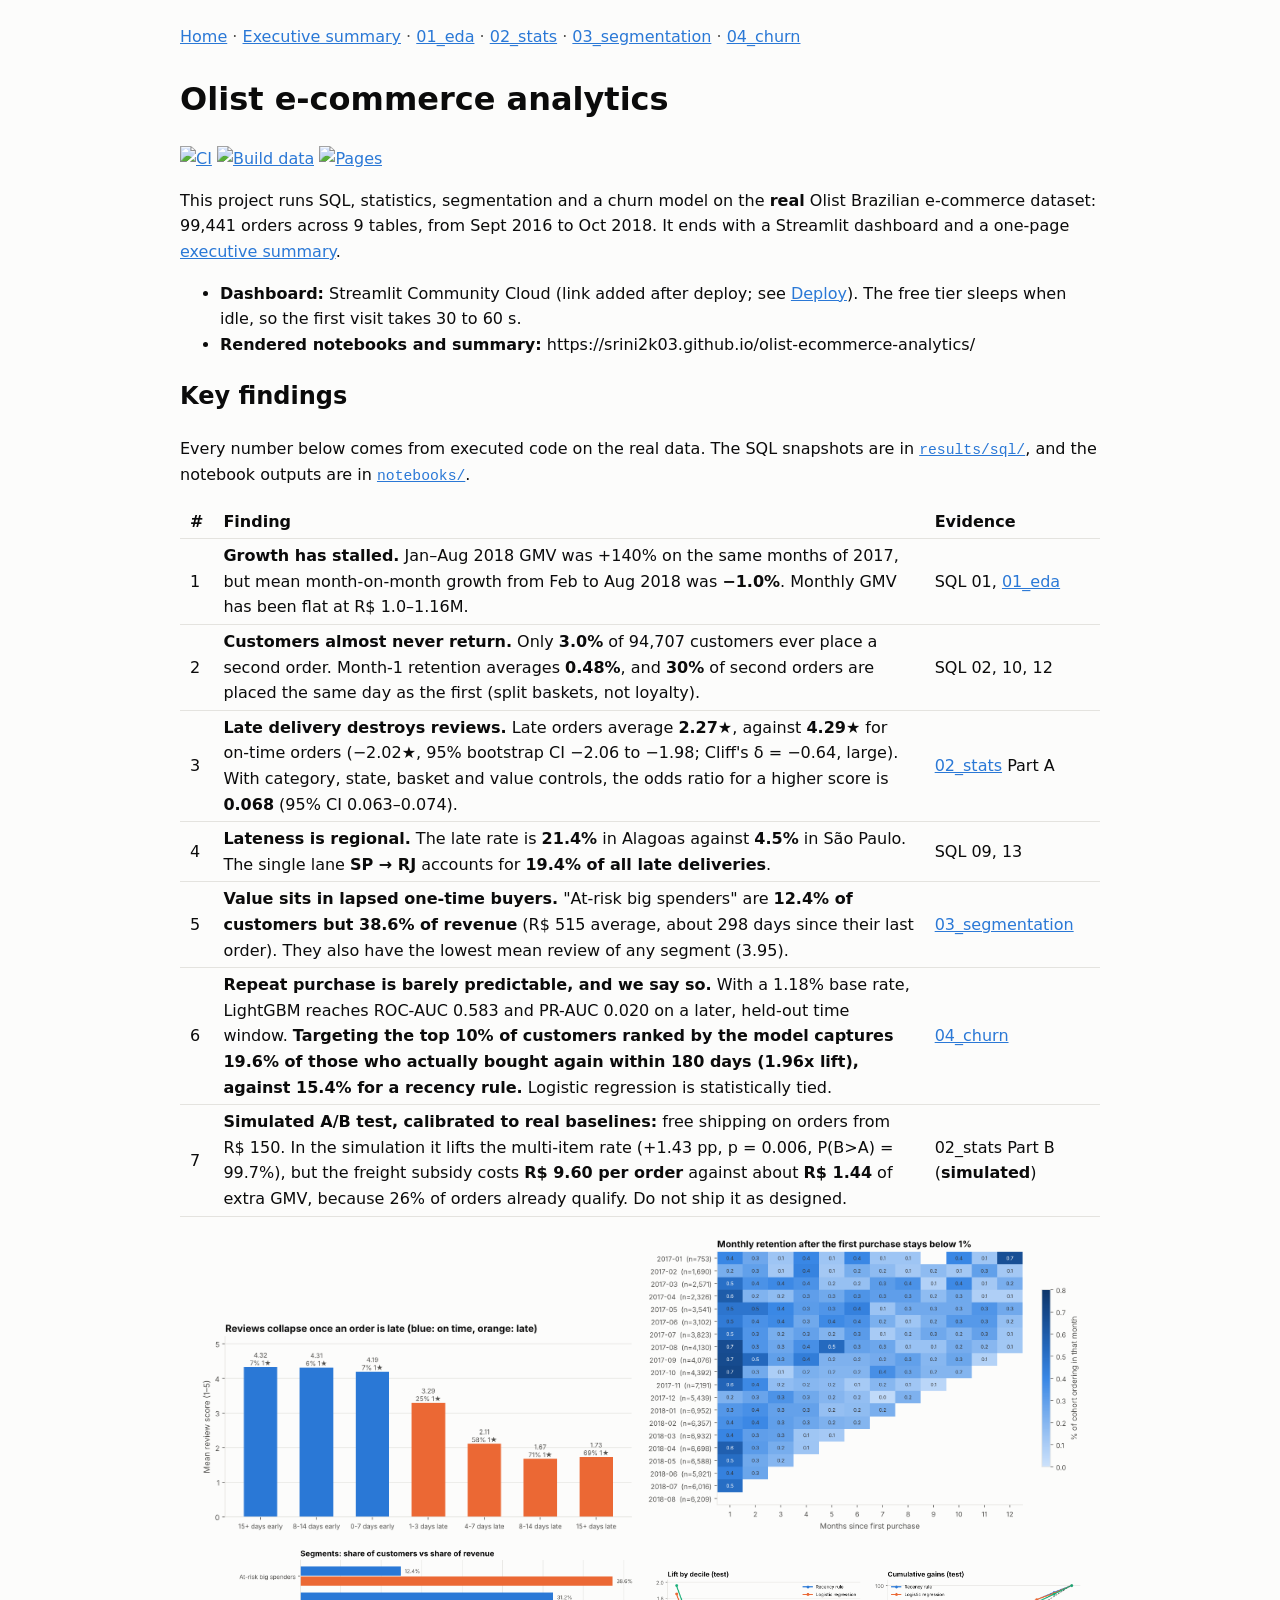
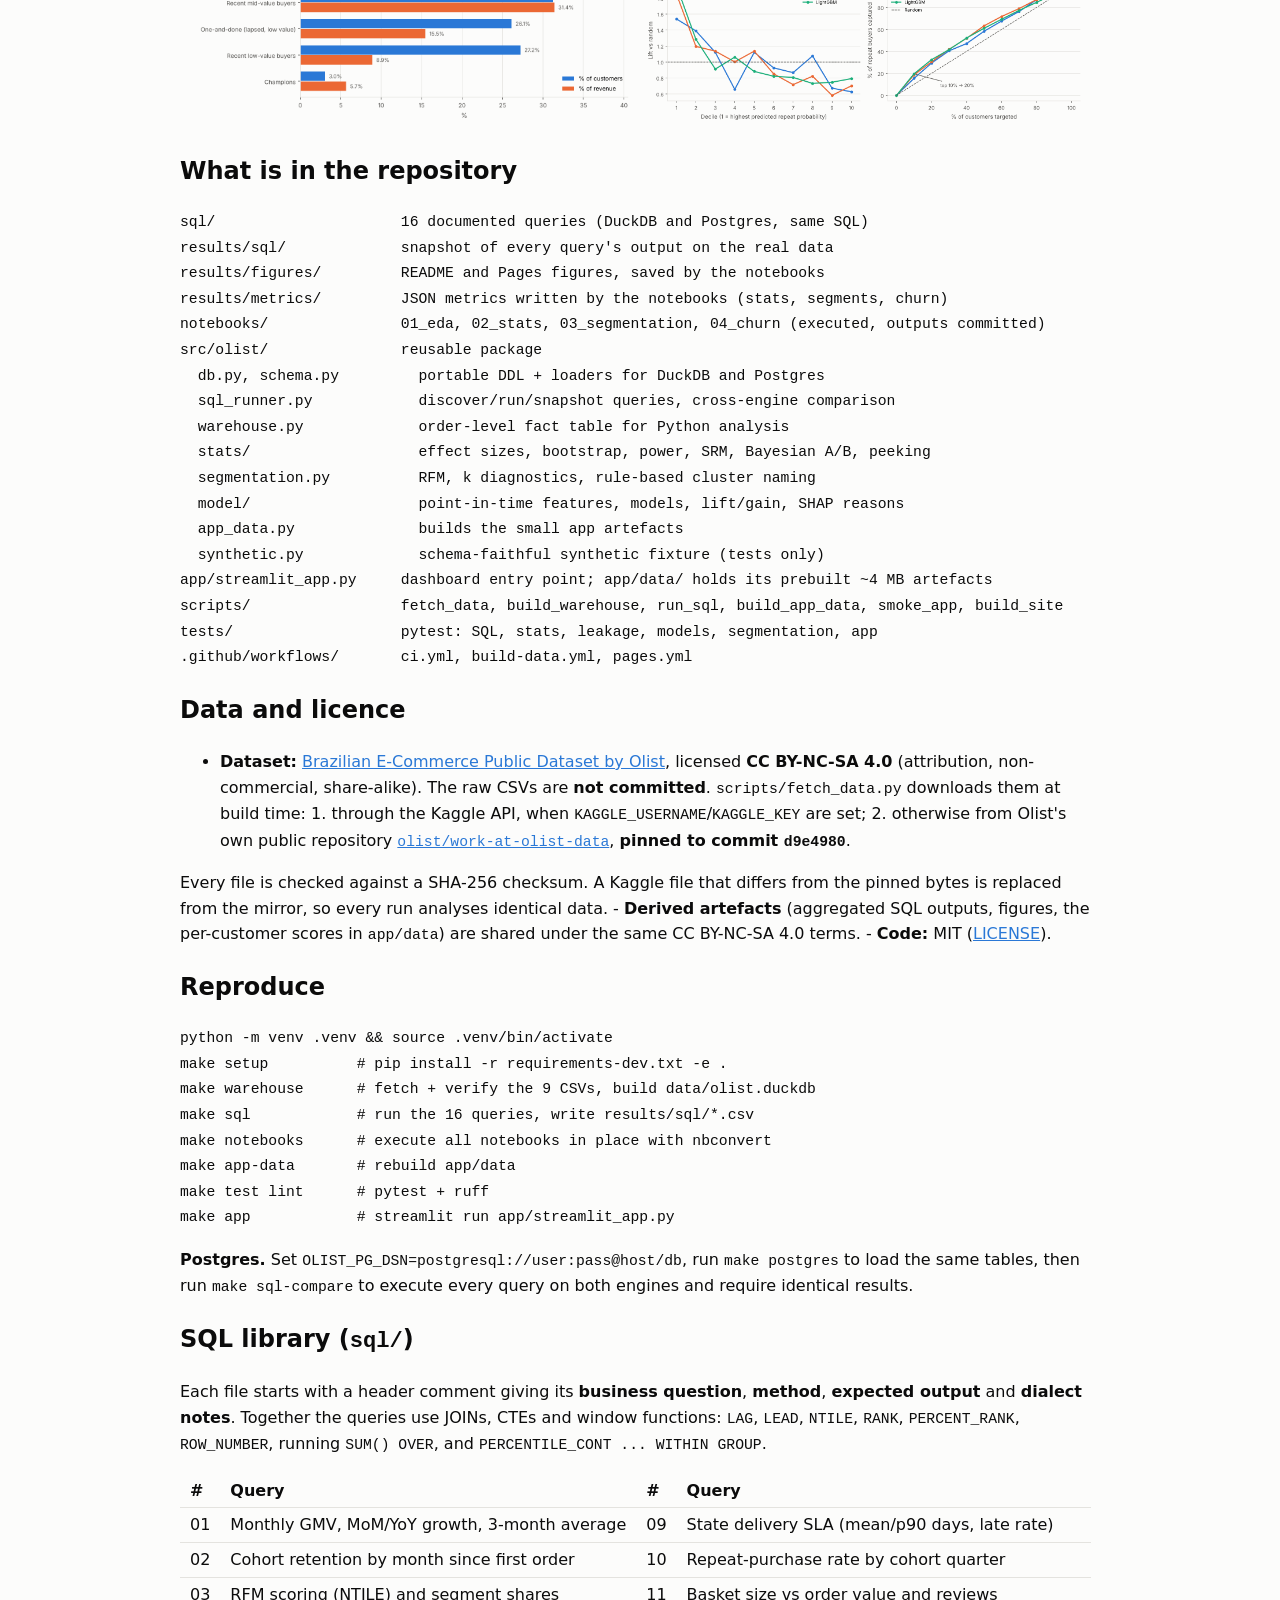
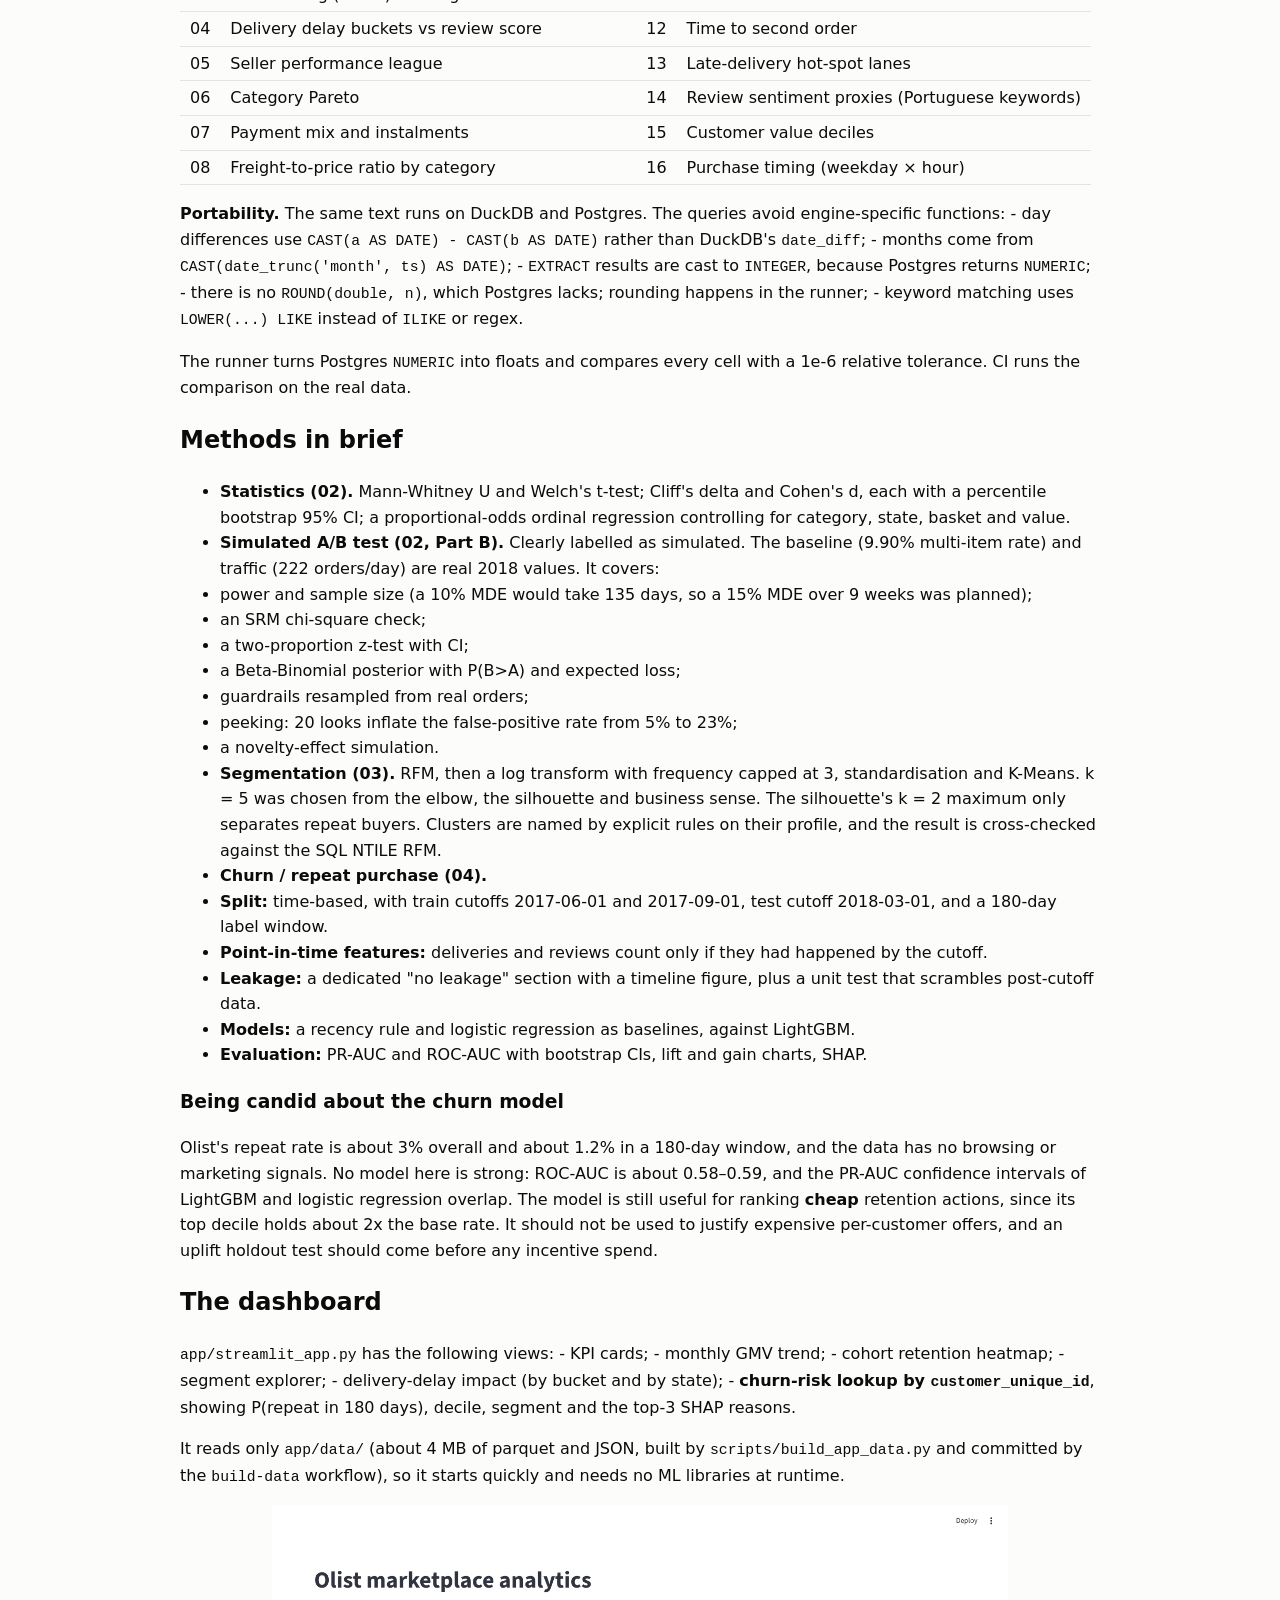
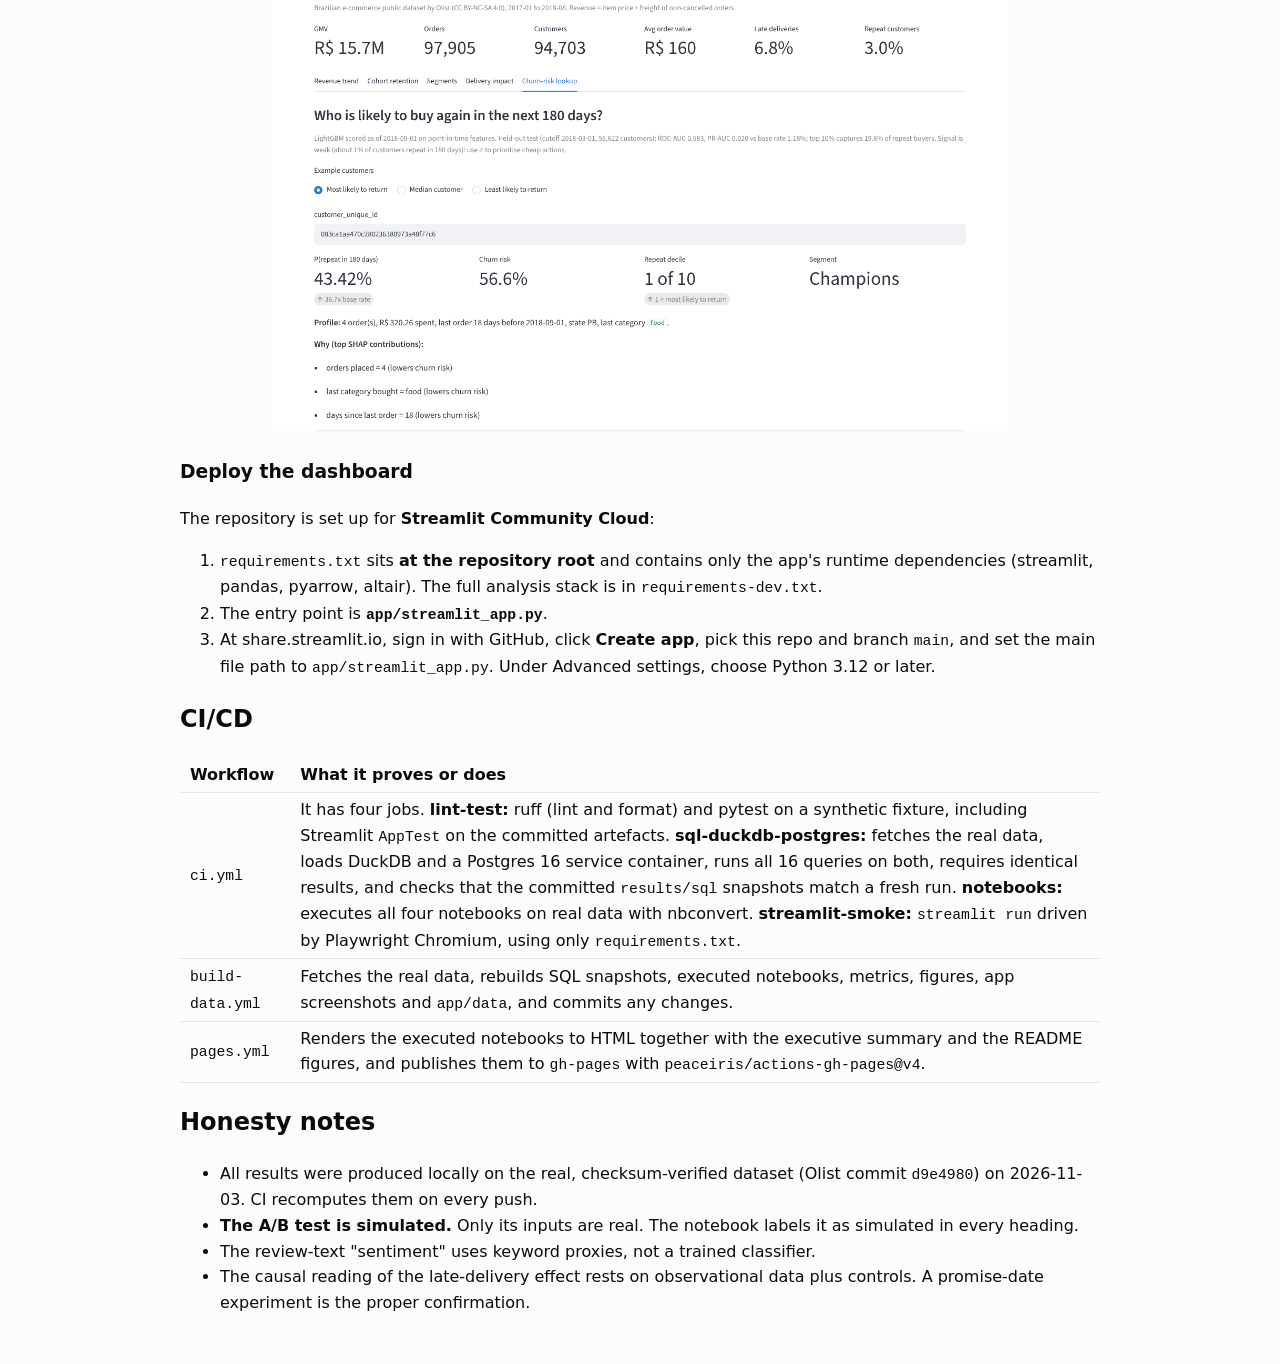
==== index.html @ 88c57b7a "deploy: a81dde286a32337900c501a9632414fff6f62546" ====
<!doctype html>
<html lang="en"><head><meta charset="utf-8">
<meta name="viewport" content="width=device-width, initial-scale=1">
<title>Olist e-commerce analytics</title>
<style>
:root { --ink:#0b0b0b; --muted:#52514e; --bg:#fcfcfb; --line:#e4e3df; --link:#2a78d6; }
@media (prefers-color-scheme: dark) {
  :root { --ink:#f0efec; --muted:#c3c2b7; --bg:#1a1a19; --line:#3a3a38; --link:#6da7ec; }
  img { background:#fcfcfb; }
}
body { font: 16px/1.6 system-ui, -apple-system, Segoe UI, sans-serif; color:var(--ink);
       background:var(--bg); max-width: 920px; margin: 0 auto; padding: 24px 16px 64px; }
a { color: var(--link); }
img { max-width: 100%; height: auto; }
table { border-collapse: collapse; display:block; overflow-x:auto; }
th, td { border-bottom: 1px solid var(--line); padding: 4px 10px; text-align: left; }
code { font-size: 0.92em; }
nav { margin-bottom: 24px; color: var(--muted); }
</style></head><body>
<nav><a href="index.html">Home</a> · <a href="executive_summary.html">Executive summary</a> ·
<a href="notebooks/01_eda.html">01_eda</a> · <a href="notebooks/02_stats.html">02_stats</a> · <a href="notebooks/03_segmentation.html">03_segmentation</a> · <a href="notebooks/04_churn.html">04_churn</a></nav>
<h1>Olist e-commerce analytics</h1>
<p><a href="https://github.com/srini2k03/olist-ecommerce-analytics/actions/workflows/ci.yml"><img alt="CI" src="https://github.com/srini2k03/olist-ecommerce-analytics/actions/workflows/ci.yml/badge.svg" /></a>
<a href="https://github.com/srini2k03/olist-ecommerce-analytics/actions/workflows/build-data.yml"><img alt="Build data" src="https://github.com/srini2k03/olist-ecommerce-analytics/actions/workflows/build-data.yml/badge.svg" /></a>
<a href="https://github.com/srini2k03/olist-ecommerce-analytics/actions/workflows/pages.yml"><img alt="Pages" src="https://github.com/srini2k03/olist-ecommerce-analytics/actions/workflows/pages.yml/badge.svg" /></a></p>
<p>This project runs SQL, statistics, segmentation and a churn model on the <strong>real</strong> Olist Brazilian e-commerce dataset: 99,441 orders across 9 tables, from Sept 2016 to Oct 2018. It ends with a Streamlit dashboard and a one-page <a href="executive_summary.html">executive summary</a>.</p>
<ul>
<li><strong>Dashboard:</strong> Streamlit Community Cloud (link added after deploy; see <a href="#deploy-the-dashboard">Deploy</a>). The free tier sleeps when idle, so the first visit takes 30 to 60 s.</li>
<li><strong>Rendered notebooks and summary:</strong> https://srini2k03.github.io/olist-ecommerce-analytics/</li>
</ul>
<h2>Key findings</h2>
<p>Every number below comes from executed code on the real data. The SQL snapshots are in <a href="results/sql"><code>results/sql/</code></a>, and the notebook outputs are in <a href="notebooks"><code>notebooks/</code></a>.</p>
<table>
<thead>
<tr>
<th>#</th>
<th>Finding</th>
<th>Evidence</th>
</tr>
</thead>
<tbody>
<tr>
<td>1</td>
<td><strong>Growth has stalled.</strong> Jan–Aug 2018 GMV was +140% on the same months of 2017, but mean month-on-month growth from Feb to Aug 2018 was <strong>−1.0%</strong>. Monthly GMV has been flat at R$ 1.0–1.16M.</td>
<td>SQL 01, <a href="notebooks/01_eda.html">01_eda</a></td>
</tr>
<tr>
<td>2</td>
<td><strong>Customers almost never return.</strong> Only <strong>3.0%</strong> of 94,707 customers ever place a second order. Month-1 retention averages <strong>0.48%</strong>, and <strong>30%</strong> of second orders are placed the same day as the first (split baskets, not loyalty).</td>
<td>SQL 02, 10, 12</td>
</tr>
<tr>
<td>3</td>
<td><strong>Late delivery destroys reviews.</strong> Late orders average <strong>2.27★</strong>, against <strong>4.29★</strong> for on-time orders (−2.02★, 95% bootstrap CI −2.06 to −1.98; Cliff's δ = −0.64, large). With category, state, basket and value controls, the odds ratio for a higher score is <strong>0.068</strong> (95% CI 0.063–0.074).</td>
<td><a href="notebooks/02_stats.html">02_stats</a> Part A</td>
</tr>
<tr>
<td>4</td>
<td><strong>Lateness is regional.</strong> The late rate is <strong>21.4%</strong> in Alagoas against <strong>4.5%</strong> in São Paulo. The single lane <strong>SP → RJ</strong> accounts for <strong>19.4% of all late deliveries</strong>.</td>
<td>SQL 09, 13</td>
</tr>
<tr>
<td>5</td>
<td><strong>Value sits in lapsed one-time buyers.</strong> "At-risk big spenders" are <strong>12.4% of customers but 38.6% of revenue</strong> (R$ 515 average, about 298 days since their last order). They also have the lowest mean review of any segment (3.95).</td>
<td><a href="notebooks/03_segmentation.html">03_segmentation</a></td>
</tr>
<tr>
<td>6</td>
<td><strong>Repeat purchase is barely predictable, and we say so.</strong> With a 1.18% base rate, LightGBM reaches ROC-AUC 0.583 and PR-AUC 0.020 on a later, held-out time window. <strong>Targeting the top 10% of customers ranked by the model captures 19.6% of those who actually bought again within 180 days (1.96x lift), against 15.4% for a recency rule.</strong> Logistic regression is statistically tied.</td>
<td><a href="notebooks/04_churn.html">04_churn</a></td>
</tr>
<tr>
<td>7</td>
<td><strong>Simulated A/B test, calibrated to real baselines:</strong> free shipping on orders from R$ 150. In the simulation it lifts the multi-item rate (+1.43 pp, p = 0.006, P(B&gt;A) = 99.7%), but the freight subsidy costs <strong>R$ 9.60 per order</strong> against about <strong>R$ 1.44</strong> of extra GMV, because 26% of orders already qualify. Do not ship it as designed.</td>
<td>02_stats Part B (<strong>simulated</strong>)</td>
</tr>
</tbody>
</table>
<p align="center">
  <img src="results/figures/delay_vs_review.png" width="48%" alt="Review score by delivery delay">
  <img src="results/figures/cohort_heatmap.png" width="48%" alt="Cohort retention heatmap">
  <img src="results/figures/segments.png" width="48%" alt="Segments: customers vs revenue">
  <img src="results/figures/churn_lift_gain.png" width="48%" alt="Lift and cumulative gain">
</p>

<h2>What is in the repository</h2>
<pre><code>sql/                     16 documented queries (DuckDB and Postgres, same SQL)
results/sql/             snapshot of every query's output on the real data
results/figures/         README and Pages figures, saved by the notebooks
results/metrics/         JSON metrics written by the notebooks (stats, segments, churn)
notebooks/               01_eda, 02_stats, 03_segmentation, 04_churn (executed, outputs committed)
src/olist/               reusable package
  db.py, schema.py         portable DDL + loaders for DuckDB and Postgres
  sql_runner.py            discover/run/snapshot queries, cross-engine comparison
  warehouse.py             order-level fact table for Python analysis
  stats/                   effect sizes, bootstrap, power, SRM, Bayesian A/B, peeking
  segmentation.py          RFM, k diagnostics, rule-based cluster naming
  model/                   point-in-time features, models, lift/gain, SHAP reasons
  app_data.py              builds the small app artefacts
  synthetic.py             schema-faithful synthetic fixture (tests only)
app/streamlit_app.py     dashboard entry point; app/data/ holds its prebuilt ~4 MB artefacts
scripts/                 fetch_data, build_warehouse, run_sql, build_app_data, smoke_app, build_site
tests/                   pytest: SQL, stats, leakage, models, segmentation, app
.github/workflows/       ci.yml, build-data.yml, pages.yml
</code></pre>
<h2>Data and licence</h2>
<ul>
<li><strong>Dataset:</strong> <a href="https://www.kaggle.com/datasets/olistbr/brazilian-ecommerce">Brazilian E-Commerce Public Dataset by Olist</a>, licensed <strong>CC BY-NC-SA 4.0</strong> (attribution, non-commercial, share-alike). The raw CSVs are <strong>not committed</strong>. <code>scripts/fetch_data.py</code> downloads them at build time:
  1. through the Kaggle API, when <code>KAGGLE_USERNAME</code>/<code>KAGGLE_KEY</code> are set;
  2. otherwise from Olist's own public repository <a href="https://github.com/olist/work-at-olist-data"><code>olist/work-at-olist-data</code></a>, <strong>pinned to commit <code>d9e4980</code></strong>.</li>
</ul>
<p>Every file is checked against a SHA-256 checksum. A Kaggle file that differs from the pinned bytes is replaced from the mirror, so every run analyses identical data.
- <strong>Derived artefacts</strong> (aggregated SQL outputs, figures, the per-customer scores in <code>app/data</code>) are shared under the same CC BY-NC-SA 4.0 terms.
- <strong>Code:</strong> MIT (<a href="LICENSE">LICENSE</a>).</p>
<h2>Reproduce</h2>
<pre><code class="language-bash">python -m venv .venv &amp;&amp; source .venv/bin/activate
make setup          # pip install -r requirements-dev.txt -e .
make warehouse      # fetch + verify the 9 CSVs, build data/olist.duckdb
make sql            # run the 16 queries, write results/sql/*.csv
make notebooks      # execute all notebooks in place with nbconvert
make app-data       # rebuild app/data
make test lint      # pytest + ruff
make app            # streamlit run app/streamlit_app.py
</code></pre>
<p><strong>Postgres.</strong> Set <code>OLIST_PG_DSN=postgresql://user:pass@host/db</code>, run <code>make postgres</code> to load the same tables, then run <code>make sql-compare</code> to execute every query on both engines and require identical results.</p>
<h2>SQL library (<code>sql/</code>)</h2>
<p>Each file starts with a header comment giving its <strong>business question</strong>, <strong>method</strong>, <strong>expected output</strong> and <strong>dialect notes</strong>. Together the queries use JOINs, CTEs and window functions: <code>LAG</code>, <code>LEAD</code>, <code>NTILE</code>, <code>RANK</code>, <code>PERCENT_RANK</code>, <code>ROW_NUMBER</code>, running <code>SUM() OVER</code>, and <code>PERCENTILE_CONT ... WITHIN GROUP</code>.</p>
<table>
<thead>
<tr>
<th>#</th>
<th>Query</th>
<th>#</th>
<th>Query</th>
</tr>
</thead>
<tbody>
<tr>
<td>01</td>
<td>Monthly GMV, MoM/YoY growth, 3-month average</td>
<td>09</td>
<td>State delivery SLA (mean/p90 days, late rate)</td>
</tr>
<tr>
<td>02</td>
<td>Cohort retention by month since first order</td>
<td>10</td>
<td>Repeat-purchase rate by cohort quarter</td>
</tr>
<tr>
<td>03</td>
<td>RFM scoring (NTILE) and segment shares</td>
<td>11</td>
<td>Basket size vs order value and reviews</td>
</tr>
<tr>
<td>04</td>
<td>Delivery delay buckets vs review score</td>
<td>12</td>
<td>Time to second order</td>
</tr>
<tr>
<td>05</td>
<td>Seller performance league</td>
<td>13</td>
<td>Late-delivery hot-spot lanes</td>
</tr>
<tr>
<td>06</td>
<td>Category Pareto</td>
<td>14</td>
<td>Review sentiment proxies (Portuguese keywords)</td>
</tr>
<tr>
<td>07</td>
<td>Payment mix and instalments</td>
<td>15</td>
<td>Customer value deciles</td>
</tr>
<tr>
<td>08</td>
<td>Freight-to-price ratio by category</td>
<td>16</td>
<td>Purchase timing (weekday × hour)</td>
</tr>
</tbody>
</table>
<p><strong>Portability.</strong> The same text runs on DuckDB and Postgres. The queries avoid engine-specific functions:
- day differences use <code>CAST(a AS DATE) - CAST(b AS DATE)</code> rather than DuckDB's <code>date_diff</code>;
- months come from <code>CAST(date_trunc('month', ts) AS DATE)</code>;
- <code>EXTRACT</code> results are cast to <code>INTEGER</code>, because Postgres returns <code>NUMERIC</code>;
- there is no <code>ROUND(double, n)</code>, which Postgres lacks; rounding happens in the runner;
- keyword matching uses <code>LOWER(...) LIKE</code> instead of <code>ILIKE</code> or regex.</p>
<p>The runner turns Postgres <code>NUMERIC</code> into floats and compares every cell with a 1e-6 relative tolerance. CI runs the comparison on the real data.</p>
<h2>Methods in brief</h2>
<ul>
<li><strong>Statistics (02).</strong> Mann-Whitney U and Welch's t-test; Cliff's delta and Cohen's d, each with a percentile bootstrap 95% CI; a proportional-odds ordinal regression controlling for category, state, basket and value.</li>
<li><strong>Simulated A/B test (02, Part B).</strong> Clearly labelled as simulated. The baseline (9.90% multi-item rate) and traffic (222 orders/day) are real 2018 values. It covers:</li>
<li>power and sample size (a 10% MDE would take 135 days, so a 15% MDE over 9 weeks was planned);</li>
<li>an SRM chi-square check;</li>
<li>a two-proportion z-test with CI;</li>
<li>a Beta-Binomial posterior with P(B&gt;A) and expected loss;</li>
<li>guardrails resampled from real orders;</li>
<li>peeking: 20 looks inflate the false-positive rate from 5% to 23%;</li>
<li>a novelty-effect simulation.</li>
<li><strong>Segmentation (03).</strong> RFM, then a log transform with frequency capped at 3, standardisation and K-Means. k = 5 was chosen from the elbow, the silhouette and business sense. The silhouette's k = 2 maximum only separates repeat buyers. Clusters are named by explicit rules on their profile, and the result is cross-checked against the SQL NTILE RFM.</li>
<li><strong>Churn / repeat purchase (04).</strong></li>
<li><strong>Split:</strong> time-based, with train cutoffs 2017-06-01 and 2017-09-01, test cutoff 2018-03-01, and a 180-day label window.</li>
<li><strong>Point-in-time features:</strong> deliveries and reviews count only if they had happened by the cutoff.</li>
<li><strong>Leakage:</strong> a dedicated "no leakage" section with a timeline figure, plus a unit test that scrambles post-cutoff data.</li>
<li><strong>Models:</strong> a recency rule and logistic regression as baselines, against LightGBM.</li>
<li><strong>Evaluation:</strong> PR-AUC and ROC-AUC with bootstrap CIs, lift and gain charts, SHAP.</li>
</ul>
<h3>Being candid about the churn model</h3>
<p>Olist's repeat rate is about 3% overall and about 1.2% in a 180-day window, and the data has no browsing or marketing signals. No model here is strong: ROC-AUC is about 0.58–0.59, and the PR-AUC confidence intervals of LightGBM and logistic regression overlap. The model is still useful for ranking <strong>cheap</strong> retention actions, since its top decile holds about 2x the base rate. It should not be used to justify expensive per-customer offers, and an uplift holdout test should come before any incentive spend.</p>
<h2>The dashboard</h2>
<p><code>app/streamlit_app.py</code> has the following views:
- KPI cards;
- monthly GMV trend;
- cohort retention heatmap;
- segment explorer;
- delivery-delay impact (by bucket and by state);
- <strong>churn-risk lookup by <code>customer_unique_id</code></strong>, showing P(repeat in 180 days), decile, segment and the top-3 SHAP reasons.</p>
<p>It reads only <code>app/data/</code> (about 4 MB of parquet and JSON, built by <code>scripts/build_app_data.py</code> and committed by the <code>build-data</code> workflow), so it starts quickly and needs no ML libraries at runtime.</p>
<p align="center"><img src="results/figures/app_churn.png" width="80%" alt="Churn-risk lookup in the dashboard"></p>

<h3>Deploy the dashboard</h3>
<p>The repository is set up for <strong>Streamlit Community Cloud</strong>:</p>
<ol>
<li><code>requirements.txt</code> sits <strong>at the repository root</strong> and contains only the app's runtime dependencies (streamlit, pandas, pyarrow, altair). The full analysis stack is in <code>requirements-dev.txt</code>.</li>
<li>The entry point is <strong><code>app/streamlit_app.py</code></strong>.</li>
<li>At share.streamlit.io, sign in with GitHub, click <strong>Create app</strong>, pick this repo and branch <code>main</code>, and set the main file path to <code>app/streamlit_app.py</code>. Under Advanced settings, choose Python 3.12 or later.</li>
</ol>
<h2>CI/CD</h2>
<table>
<thead>
<tr>
<th>Workflow</th>
<th>What it proves or does</th>
</tr>
</thead>
<tbody>
<tr>
<td><code>ci.yml</code></td>
<td>It has four jobs. <strong>lint-test:</strong> ruff (lint and format) and pytest on a synthetic fixture, including Streamlit <code>AppTest</code> on the committed artefacts. <strong>sql-duckdb-postgres:</strong> fetches the real data, loads DuckDB and a Postgres 16 service container, runs all 16 queries on both, requires identical results, and checks that the committed <code>results/sql</code> snapshots match a fresh run. <strong>notebooks:</strong> executes all four notebooks on real data with nbconvert. <strong>streamlit-smoke:</strong> <code>streamlit run</code> driven by Playwright Chromium, using only <code>requirements.txt</code>.</td>
</tr>
<tr>
<td><code>build-data.yml</code></td>
<td>Fetches the real data, rebuilds SQL snapshots, executed notebooks, metrics, figures, app screenshots and <code>app/data</code>, and commits any changes.</td>
</tr>
<tr>
<td><code>pages.yml</code></td>
<td>Renders the executed notebooks to HTML together with the executive summary and the README figures, and publishes them to <code>gh-pages</code> with <code>peaceiris/actions-gh-pages@v4</code>.</td>
</tr>
</tbody>
</table>
<h2>Honesty notes</h2>
<ul>
<li>All results were produced locally on the real, checksum-verified dataset (Olist commit <code>d9e4980</code>) on 2026-11-03. CI recomputes them on every push.</li>
<li><strong>The A/B test is simulated.</strong> Only its inputs are real. The notebook labels it as simulated in every heading.</li>
<li>The review-text "sentiment" uses keyword proxies, not a trained classifier.</li>
<li>The causal reading of the late-delivery effect rests on observational data plus controls. A promise-date experiment is the proper confirmation.</li>
</ul>
</body></html>
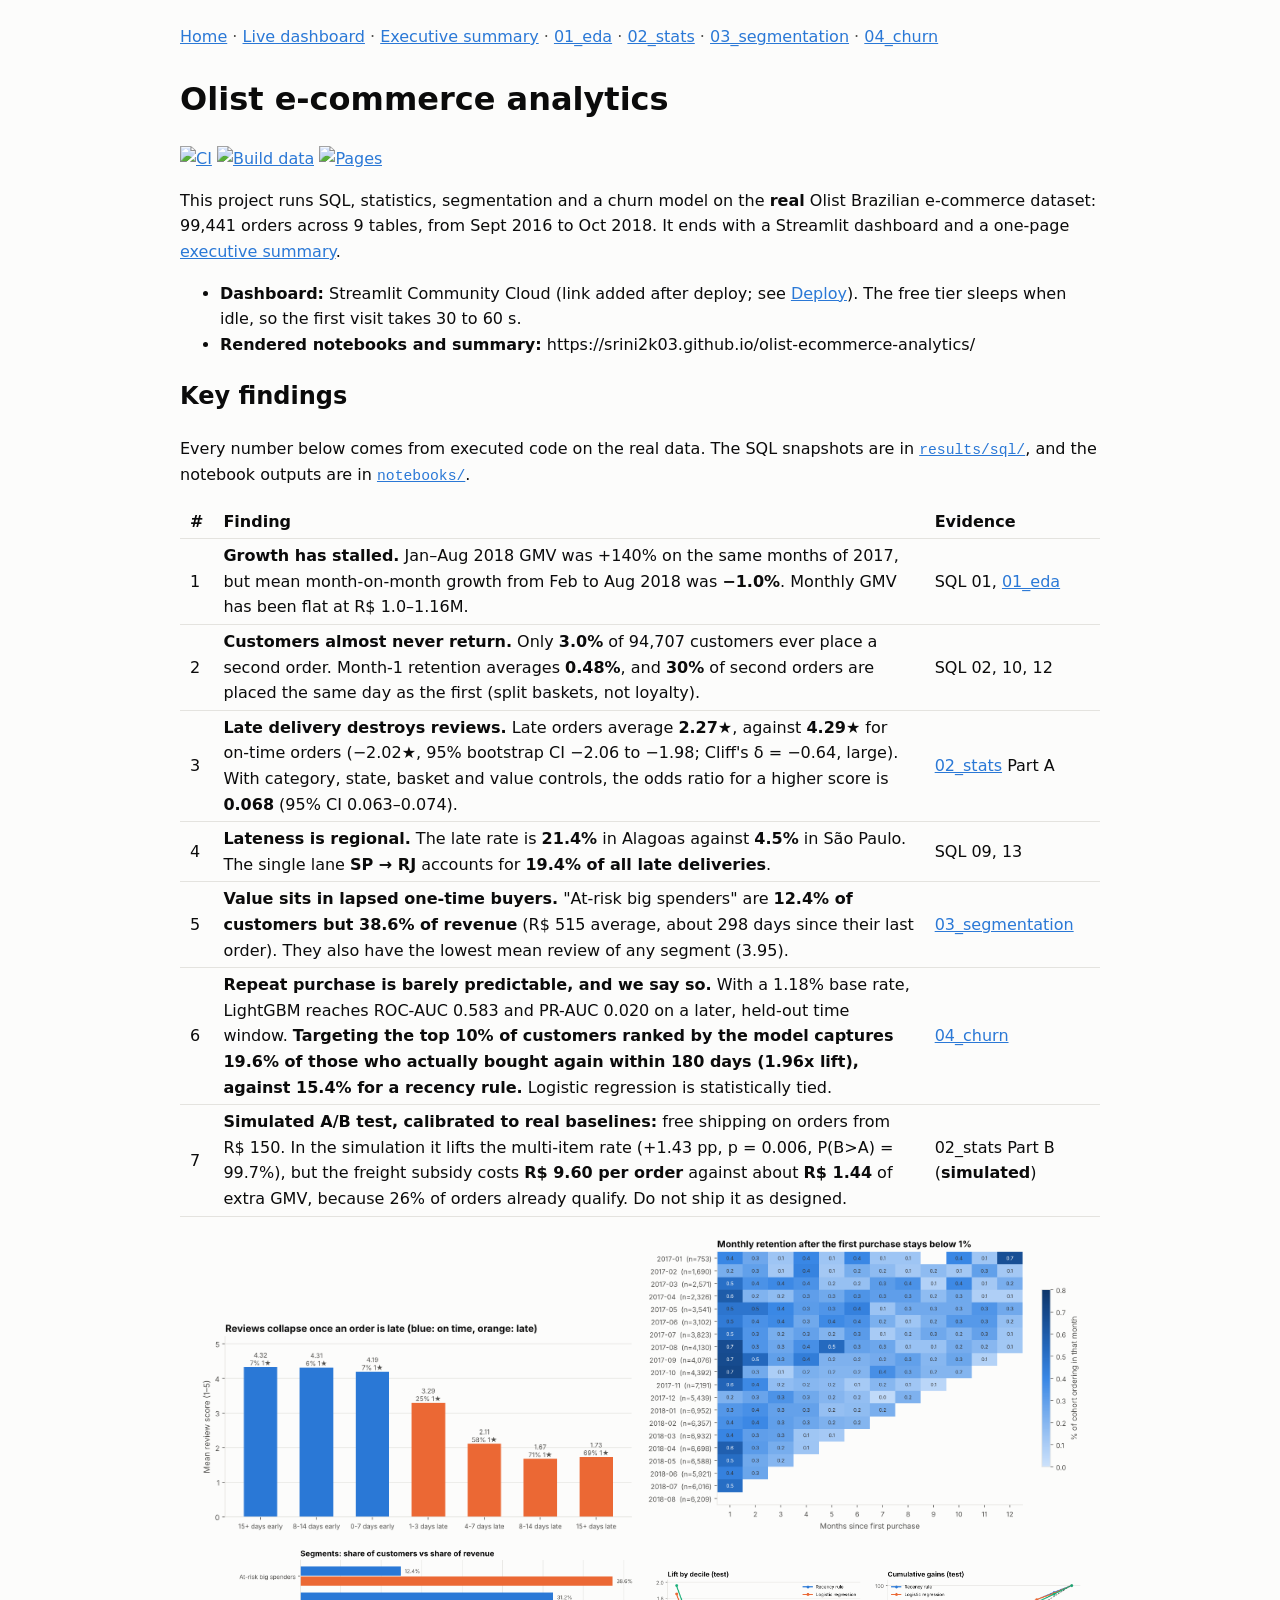
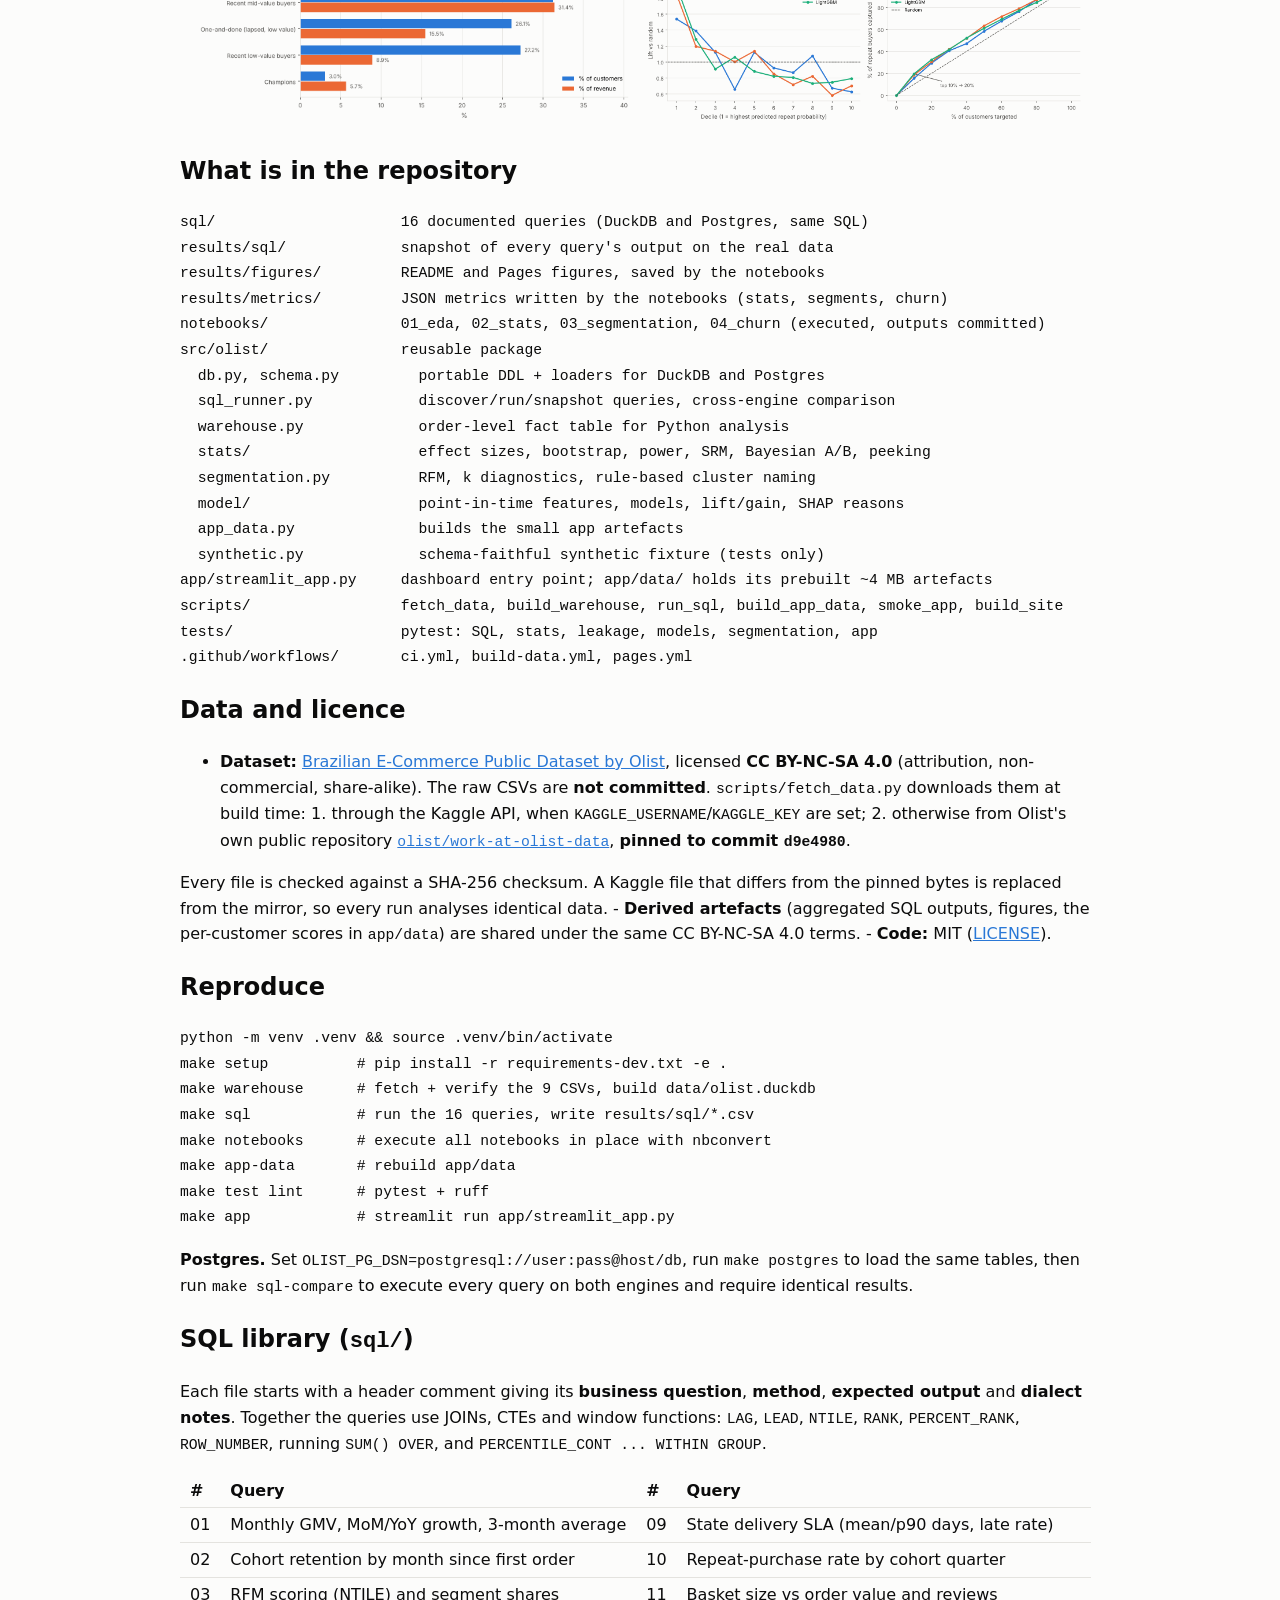
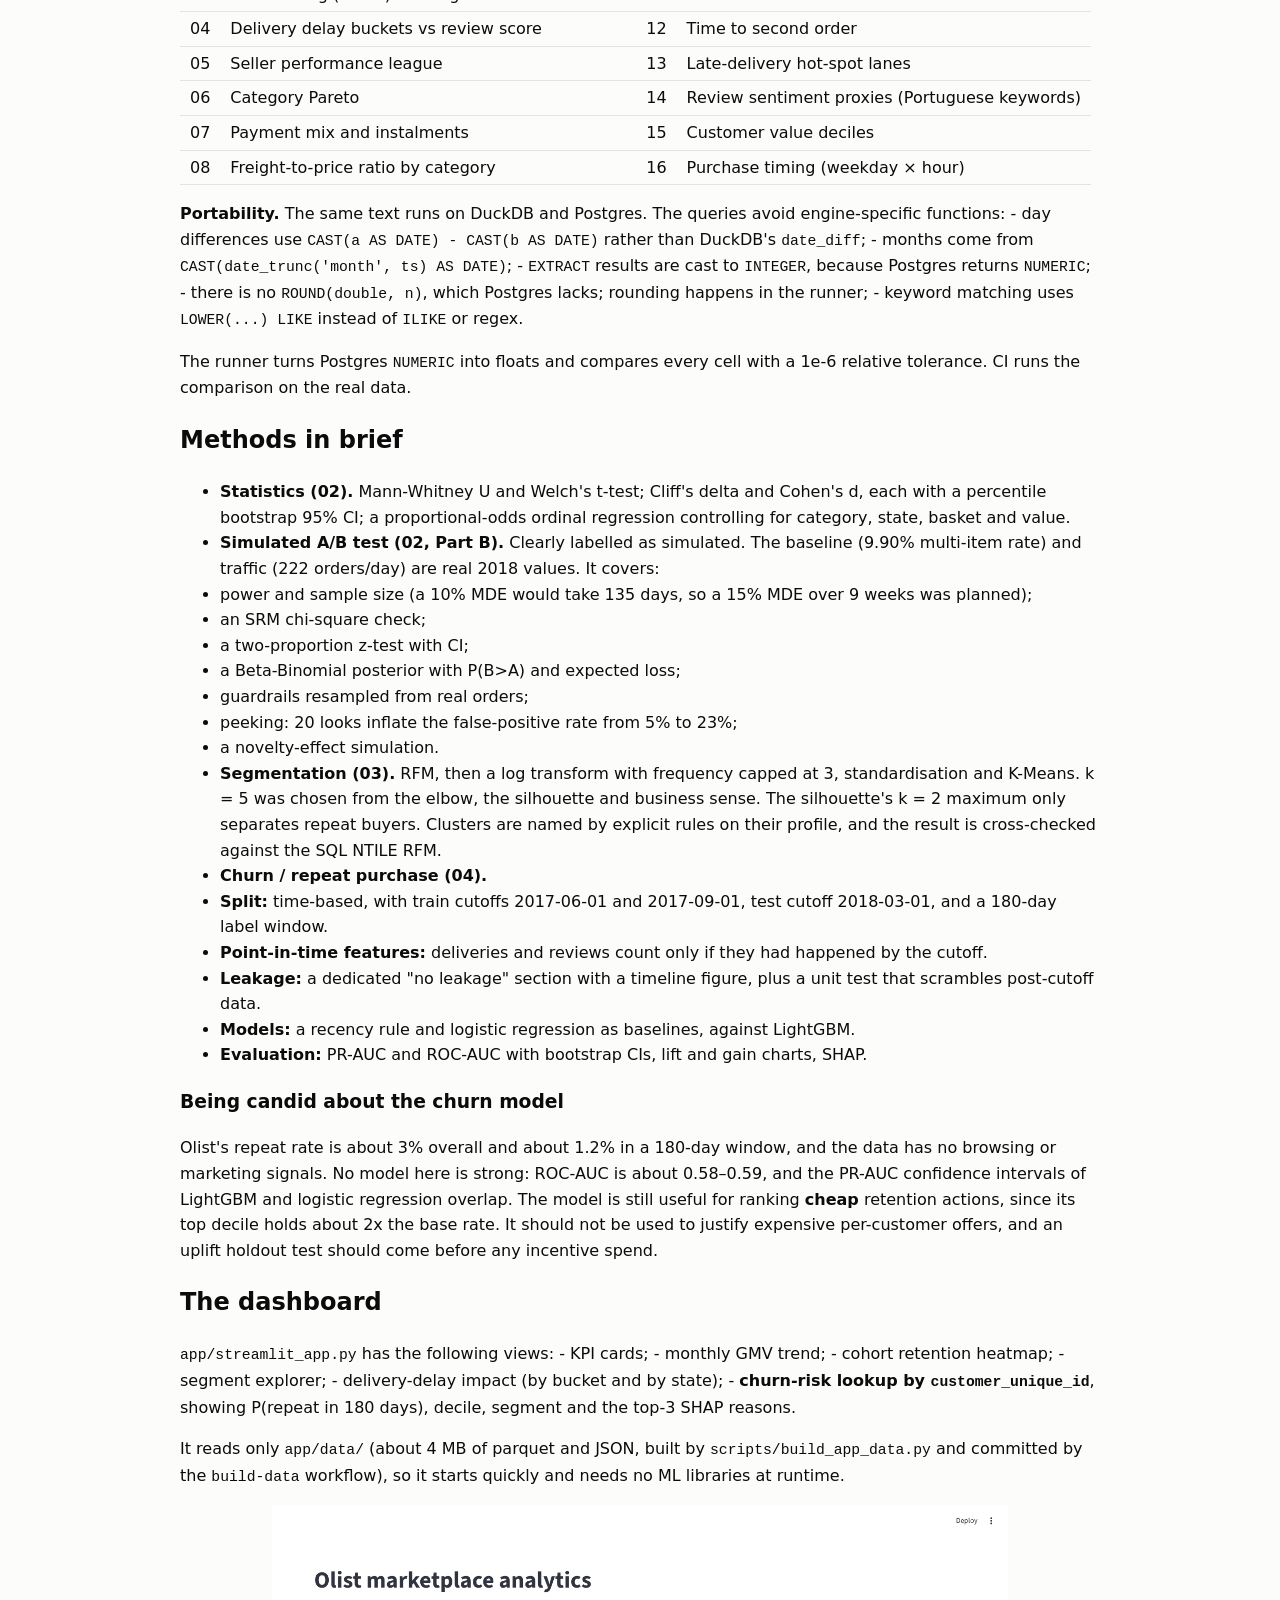
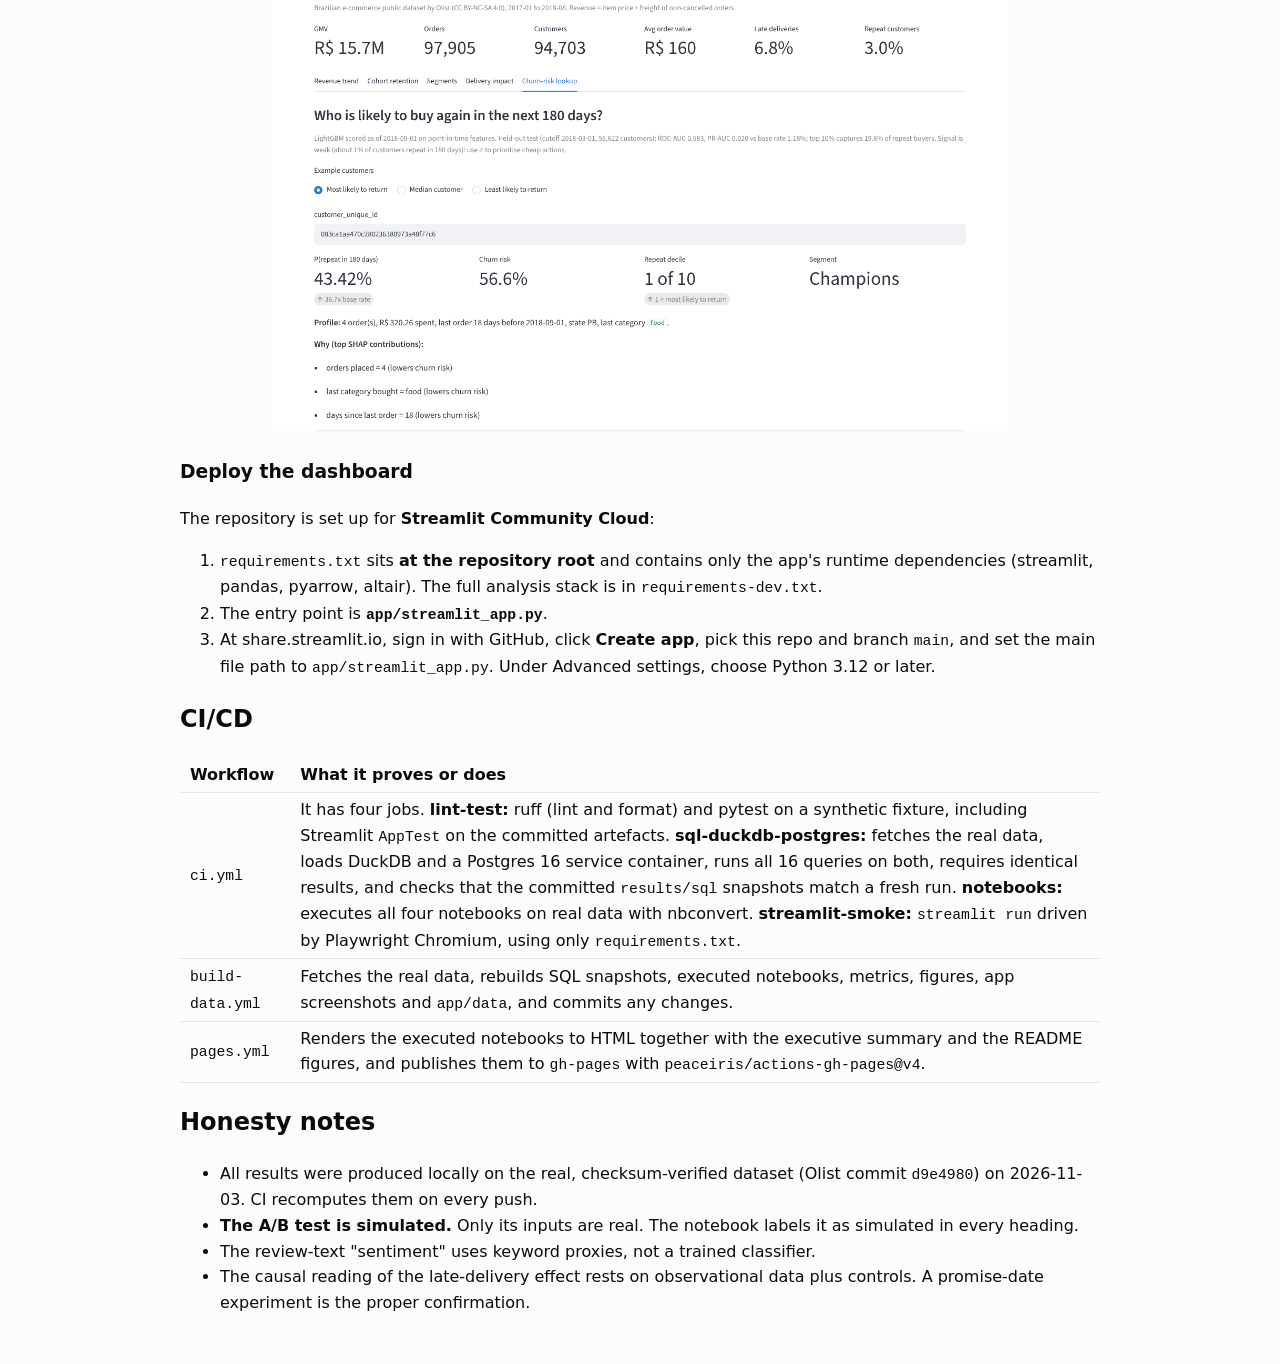
==== commit 6a10f476: "deploy: e431a55a7dd3bb263b3765d8bb1e8cab8871b9ab" ====
--- a/index.html
+++ b/index.html
@@ -17,7 +17,8 @@
 code { font-size: 0.92em; }
 nav { margin-bottom: 24px; color: var(--muted); }
 </style></head><body>
-<nav><a href="index.html">Home</a> · <a href="executive_summary.html">Executive summary</a> ·
+<nav><a href="index.html">Home</a> · <a href="app/">Live dashboard</a> ·
+<a href="executive_summary.html">Executive summary</a> ·
 <a href="notebooks/01_eda.html">01_eda</a> · <a href="notebooks/02_stats.html">02_stats</a> · <a href="notebooks/03_segmentation.html">03_segmentation</a> · <a href="notebooks/04_churn.html">04_churn</a></nav>
 <h1>Olist e-commerce analytics</h1>
 <p><a href="https://github.com/srini2k03/olist-ecommerce-analytics/actions/workflows/ci.yml"><img alt="CI" src="https://github.com/srini2k03/olist-ecommerce-analytics/actions/workflows/ci.yml/badge.svg" /></a>
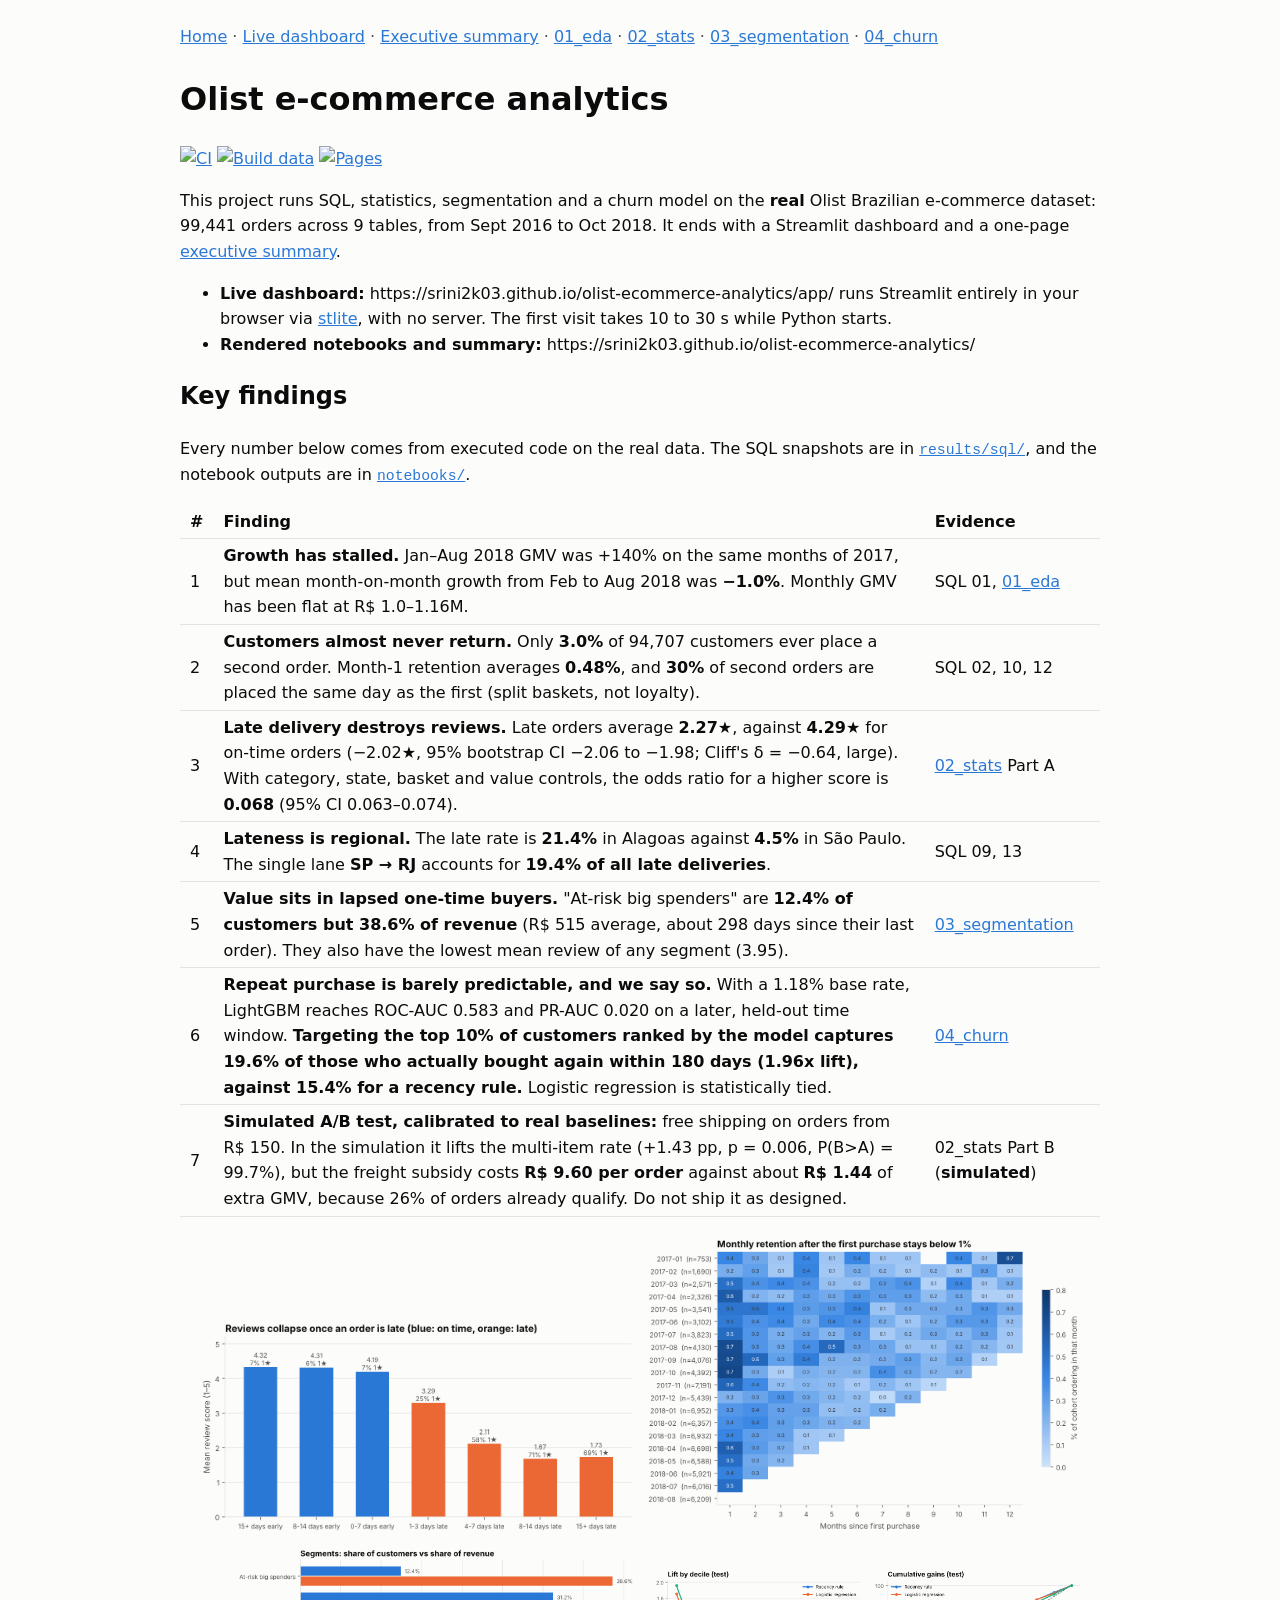
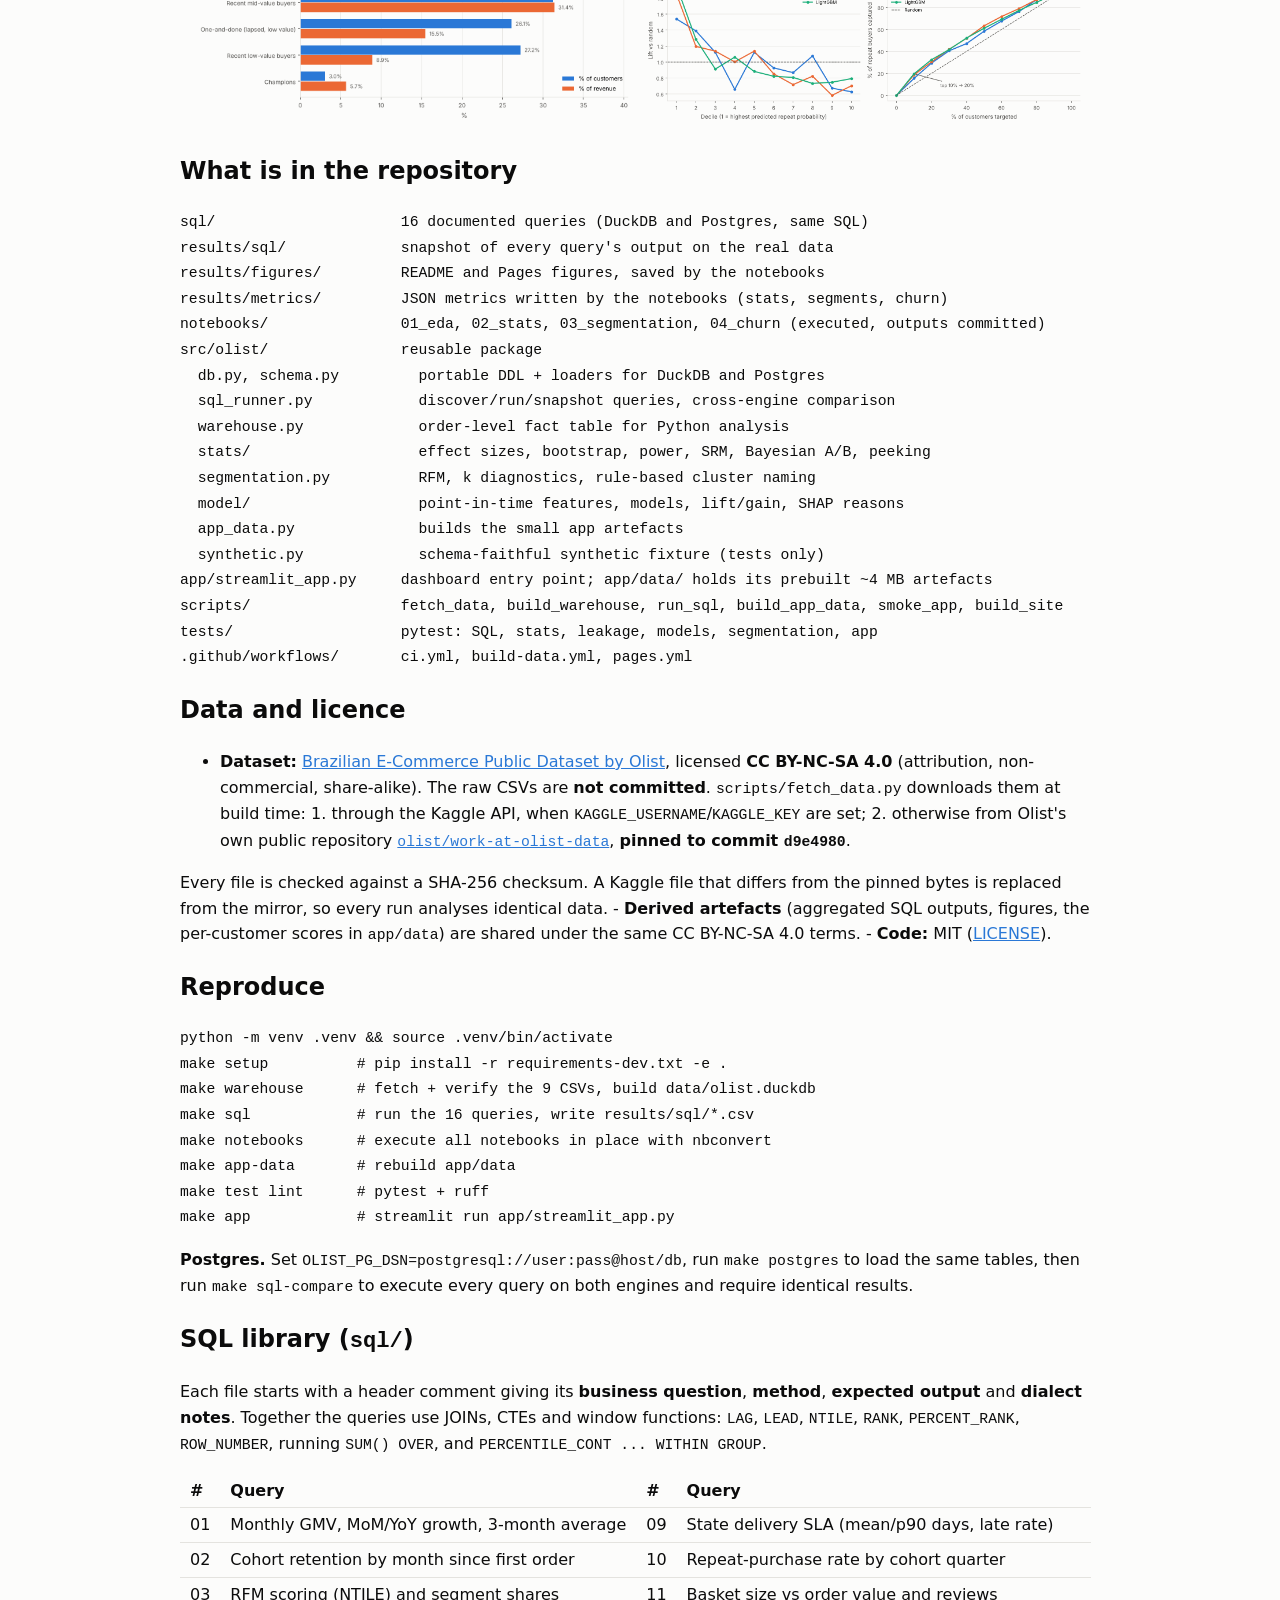
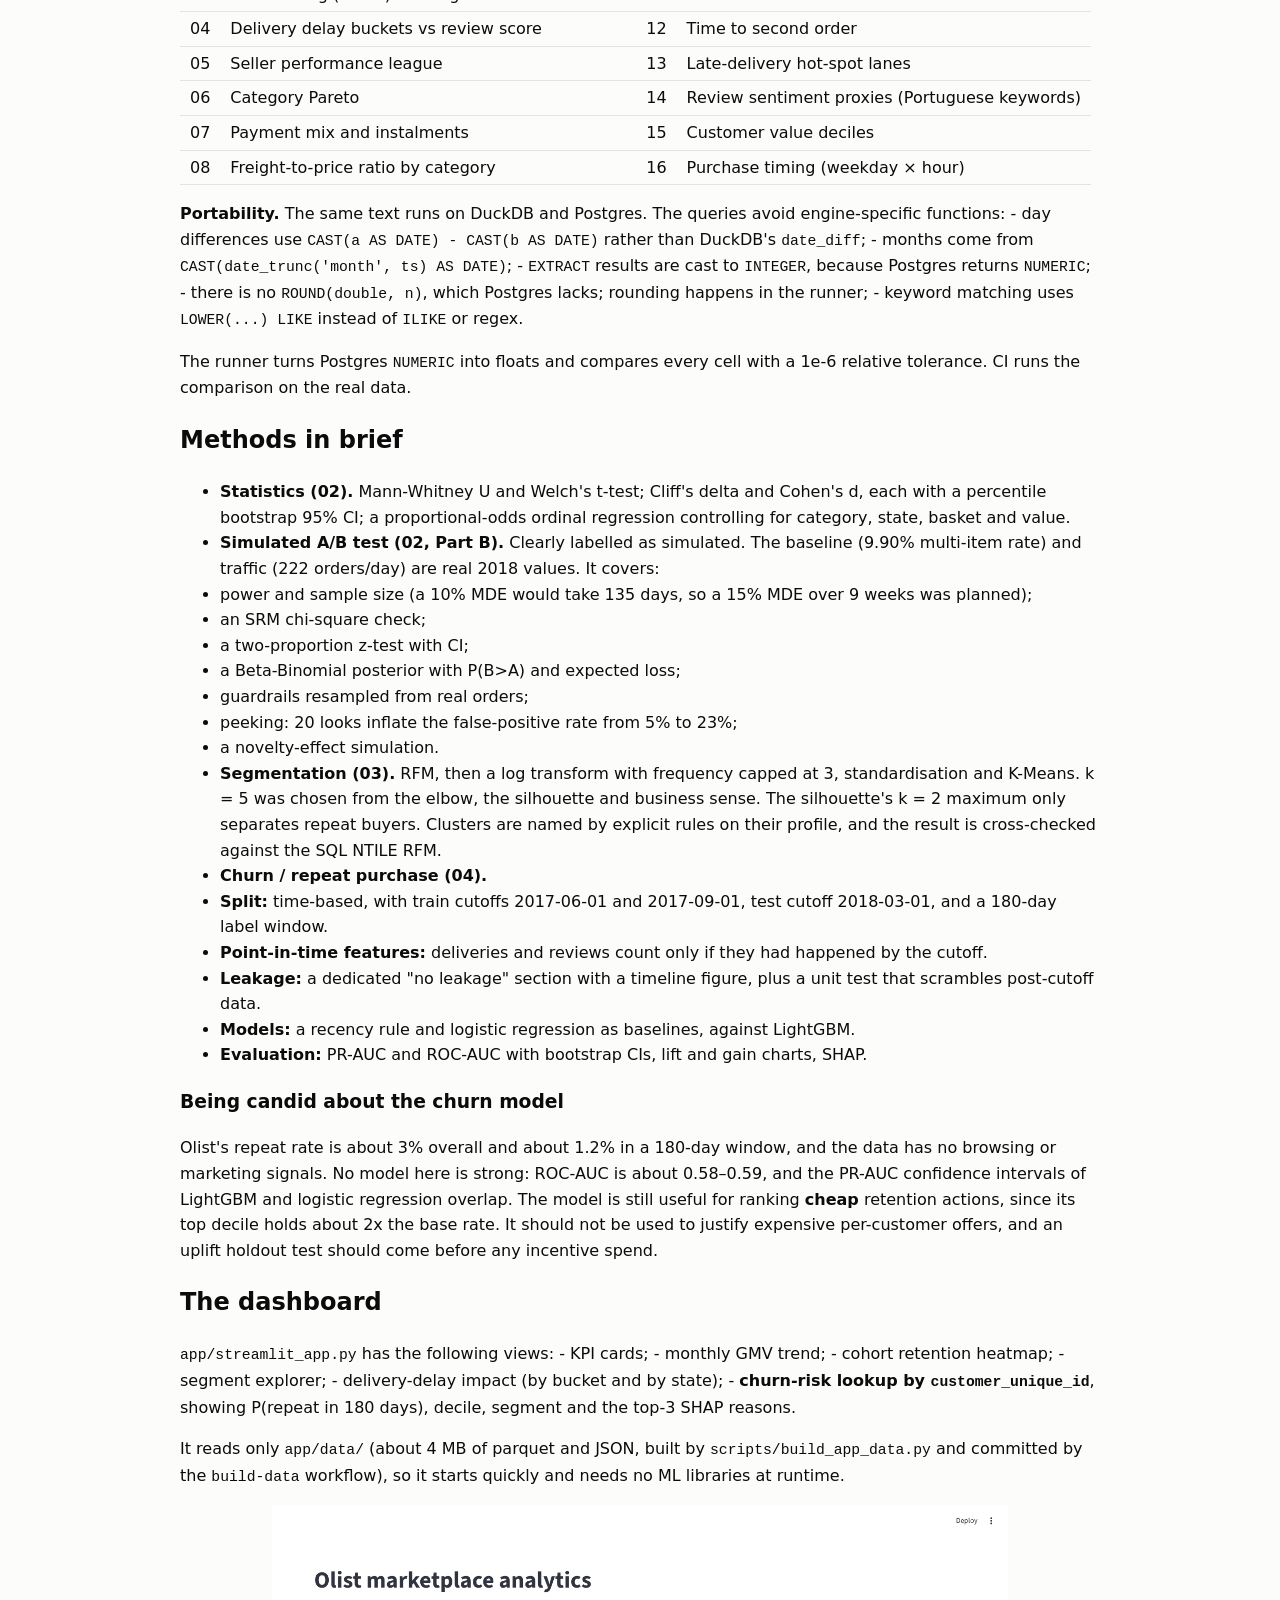
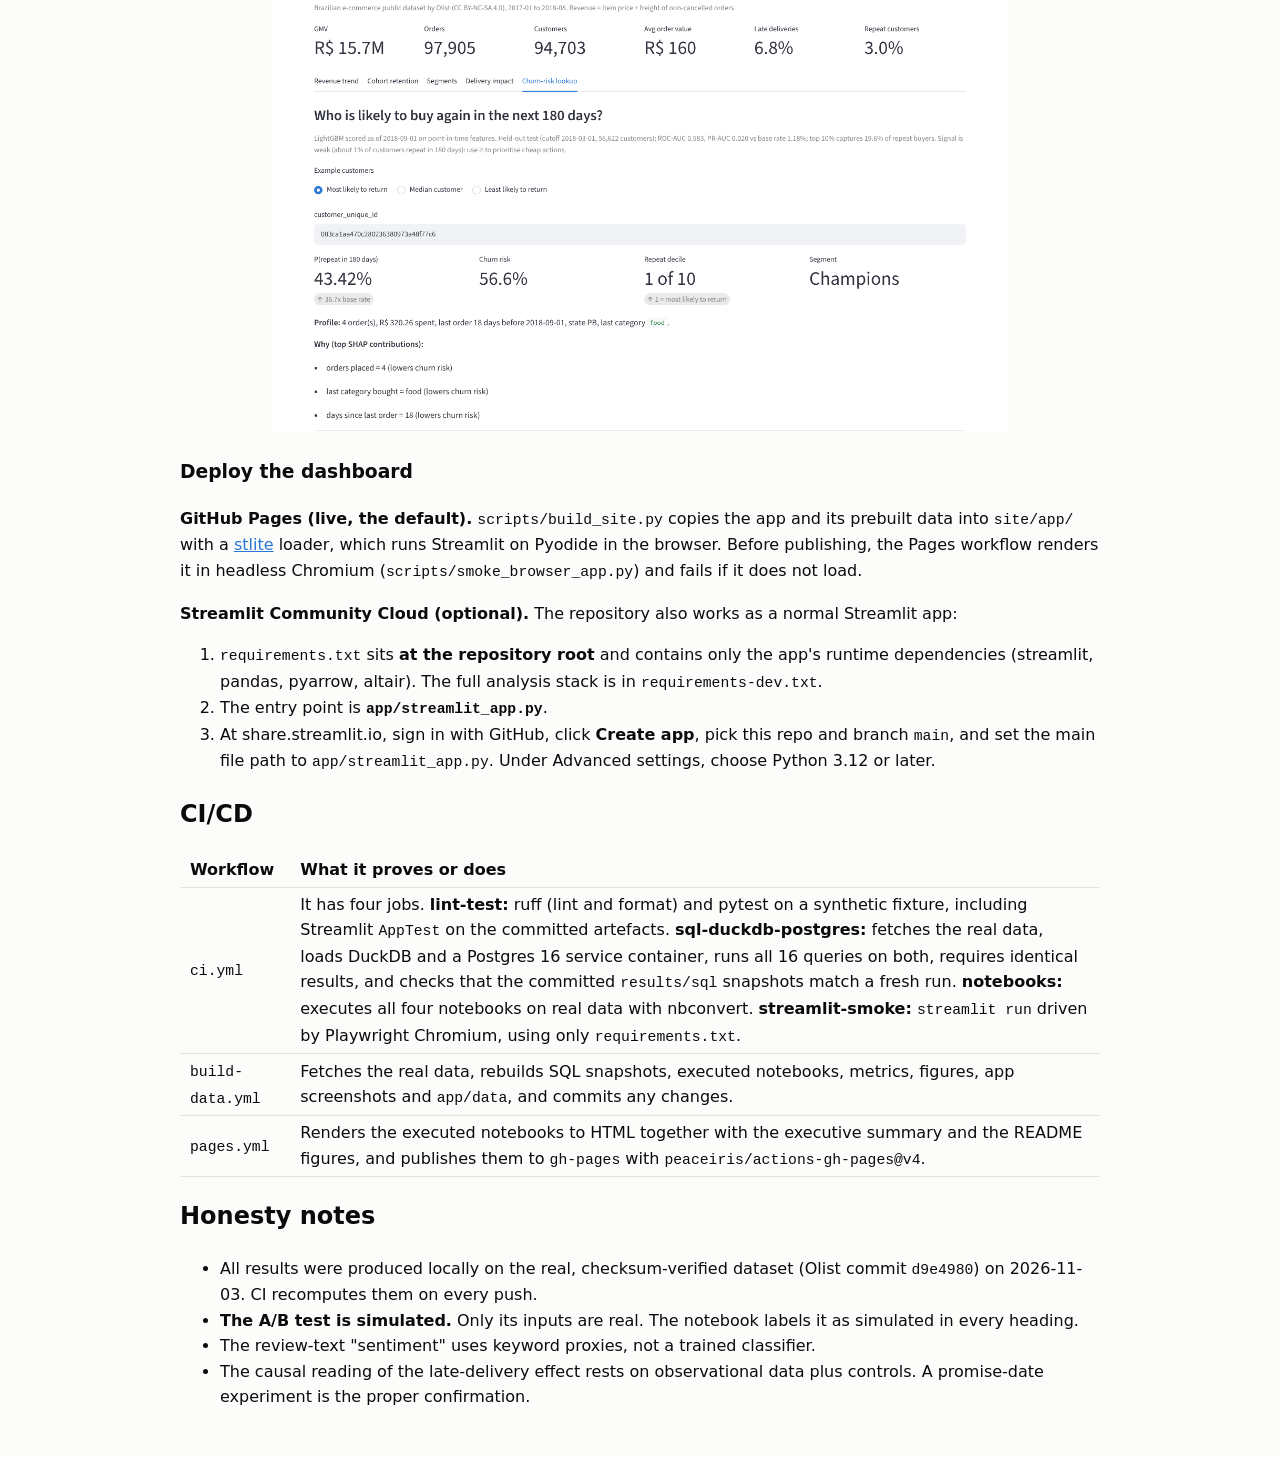
==== commit 6571898c: "deploy: c5c0ad0e9bd29e03168e5c4a4c734487ccba7154" ====
--- a/index.html
+++ b/index.html
@@ -26,7 +26,7 @@
 <a href="https://github.com/srini2k03/olist-ecommerce-analytics/actions/workflows/pages.yml"><img alt="Pages" src="https://github.com/srini2k03/olist-ecommerce-analytics/actions/workflows/pages.yml/badge.svg" /></a></p>
 <p>This project runs SQL, statistics, segmentation and a churn model on the <strong>real</strong> Olist Brazilian e-commerce dataset: 99,441 orders across 9 tables, from Sept 2016 to Oct 2018. It ends with a Streamlit dashboard and a one-page <a href="executive_summary.html">executive summary</a>.</p>
 <ul>
-<li><strong>Dashboard:</strong> Streamlit Community Cloud (link added after deploy; see <a href="#deploy-the-dashboard">Deploy</a>). The free tier sleeps when idle, so the first visit takes 30 to 60 s.</li>
+<li><strong>Live dashboard:</strong> https://srini2k03.github.io/olist-ecommerce-analytics/app/ runs Streamlit entirely in your browser via <a href="https://github.com/whitphx/stlite">stlite</a>, with no server. The first visit takes 10 to 30 s while Python starts.</li>
 <li><strong>Rendered notebooks and summary:</strong> https://srini2k03.github.io/olist-ecommerce-analytics/</li>
 </ul>
 <h2>Key findings</h2>
@@ -226,7 +226,8 @@
 <p align="center"><img src="results/figures/app_churn.png" width="80%" alt="Churn-risk lookup in the dashboard"></p>
 
 <h3>Deploy the dashboard</h3>
-<p>The repository is set up for <strong>Streamlit Community Cloud</strong>:</p>
+<p><strong>GitHub Pages (live, the default).</strong> <code>scripts/build_site.py</code> copies the app and its prebuilt data into <code>site/app/</code> with a <a href="https://github.com/whitphx/stlite">stlite</a> loader, which runs Streamlit on Pyodide in the browser. Before publishing, the Pages workflow renders it in headless Chromium (<code>scripts/smoke_browser_app.py</code>) and fails if it does not load.</p>
+<p><strong>Streamlit Community Cloud (optional).</strong> The repository also works as a normal Streamlit app:</p>
 <ol>
 <li><code>requirements.txt</code> sits <strong>at the repository root</strong> and contains only the app's runtime dependencies (streamlit, pandas, pyarrow, altair). The full analysis stack is in <code>requirements-dev.txt</code>.</li>
 <li>The entry point is <strong><code>app/streamlit_app.py</code></strong>.</li>
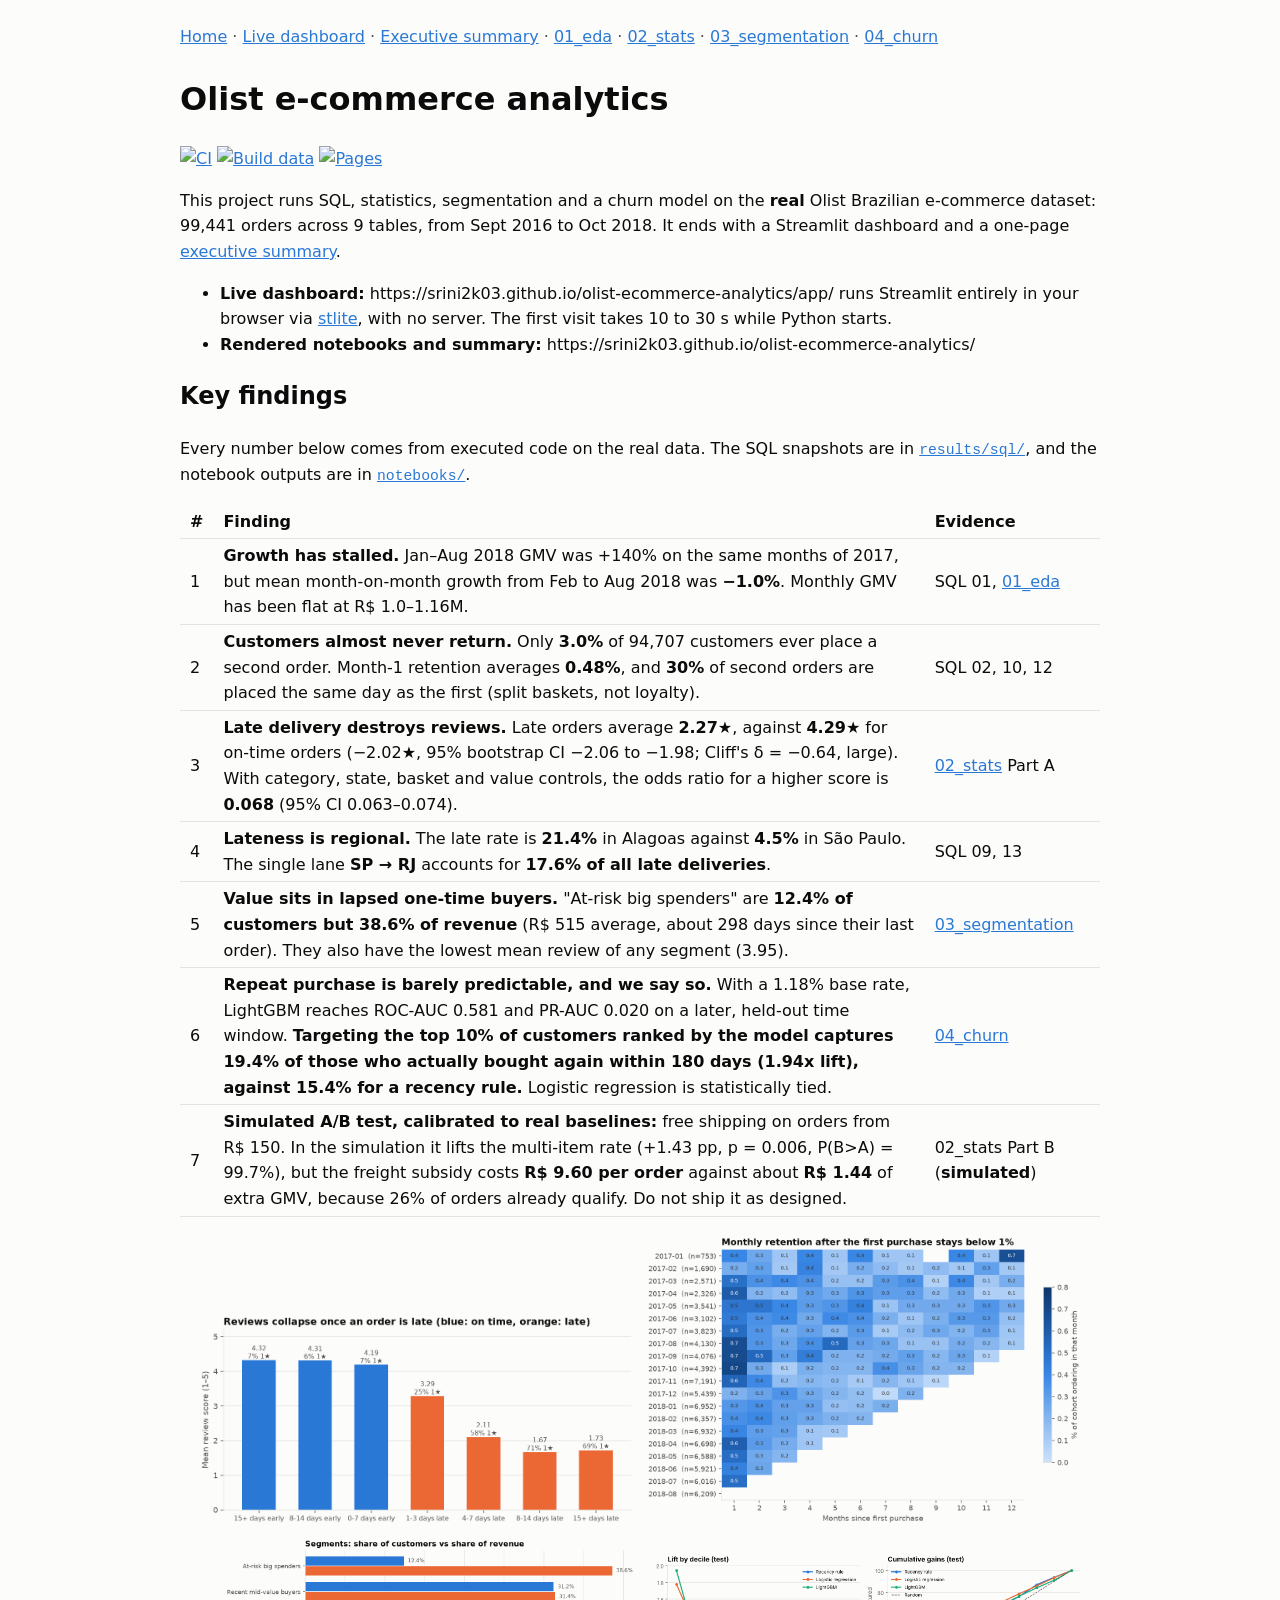
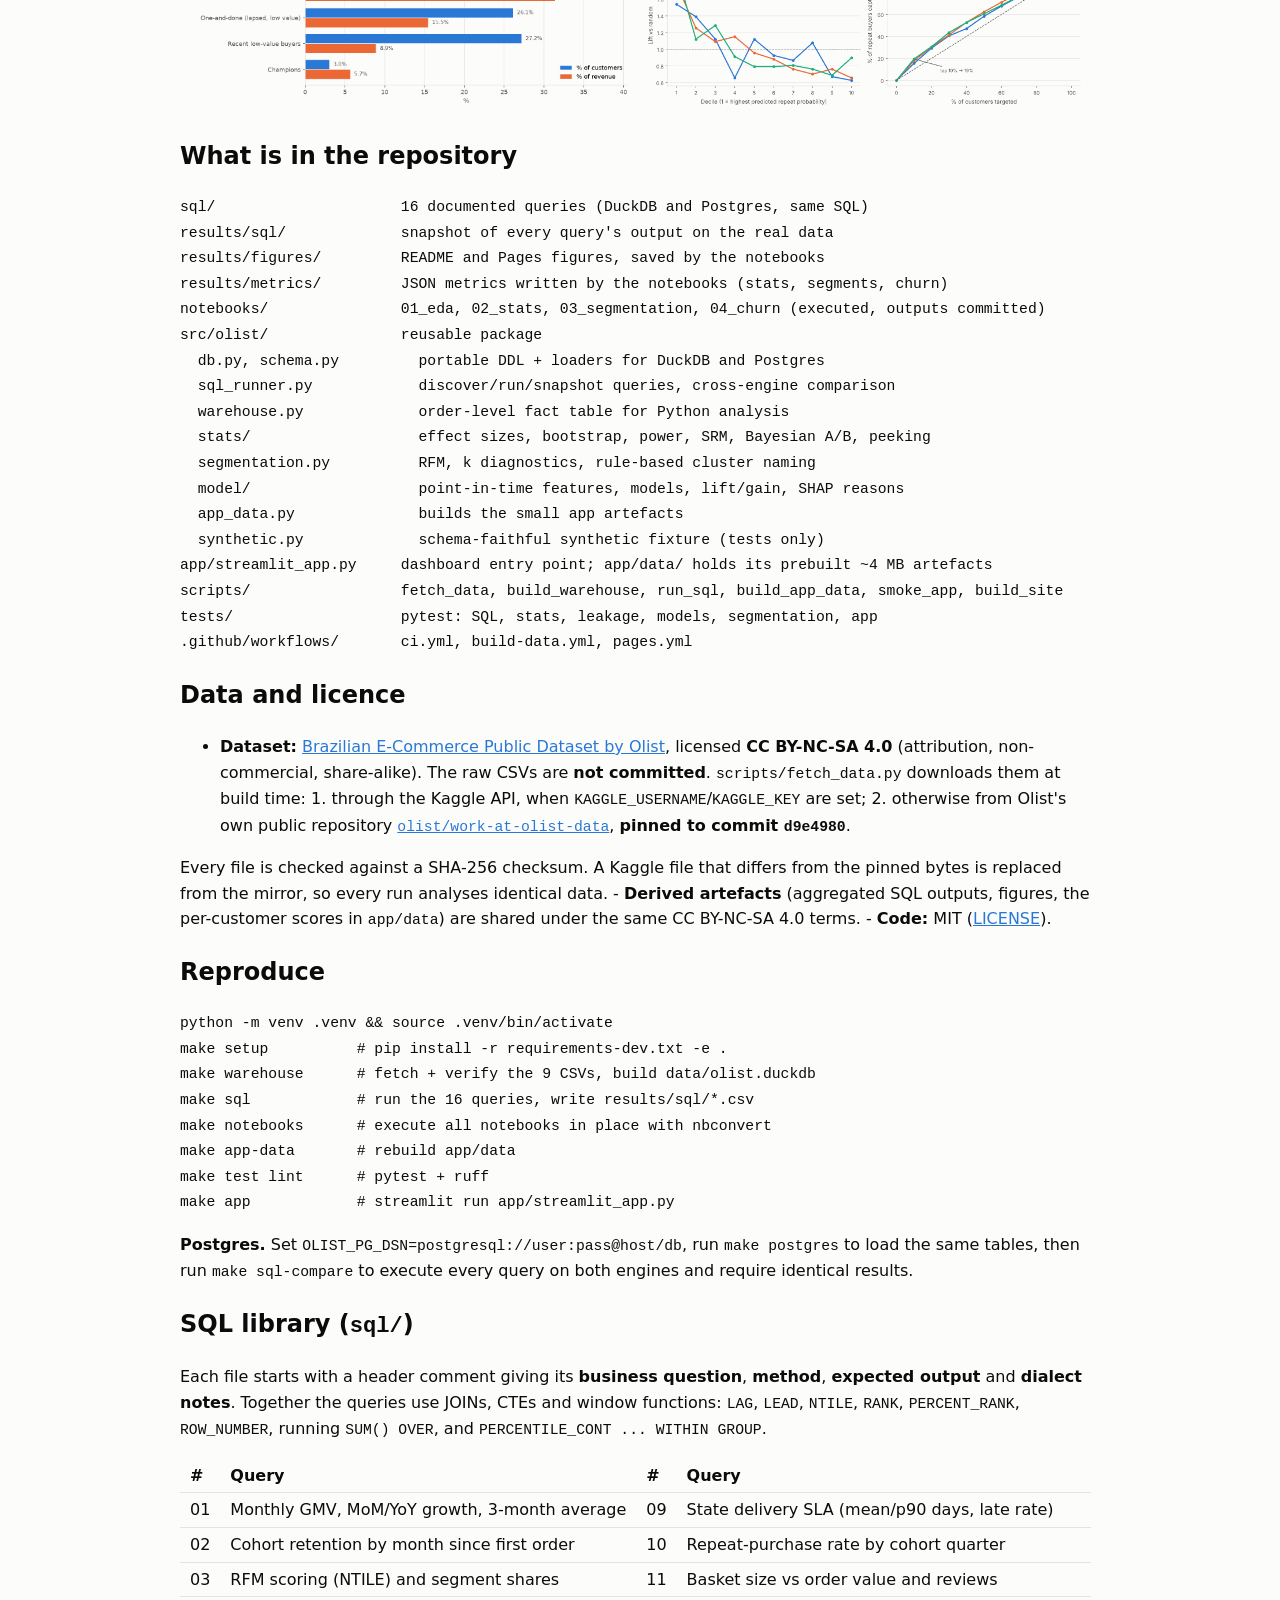
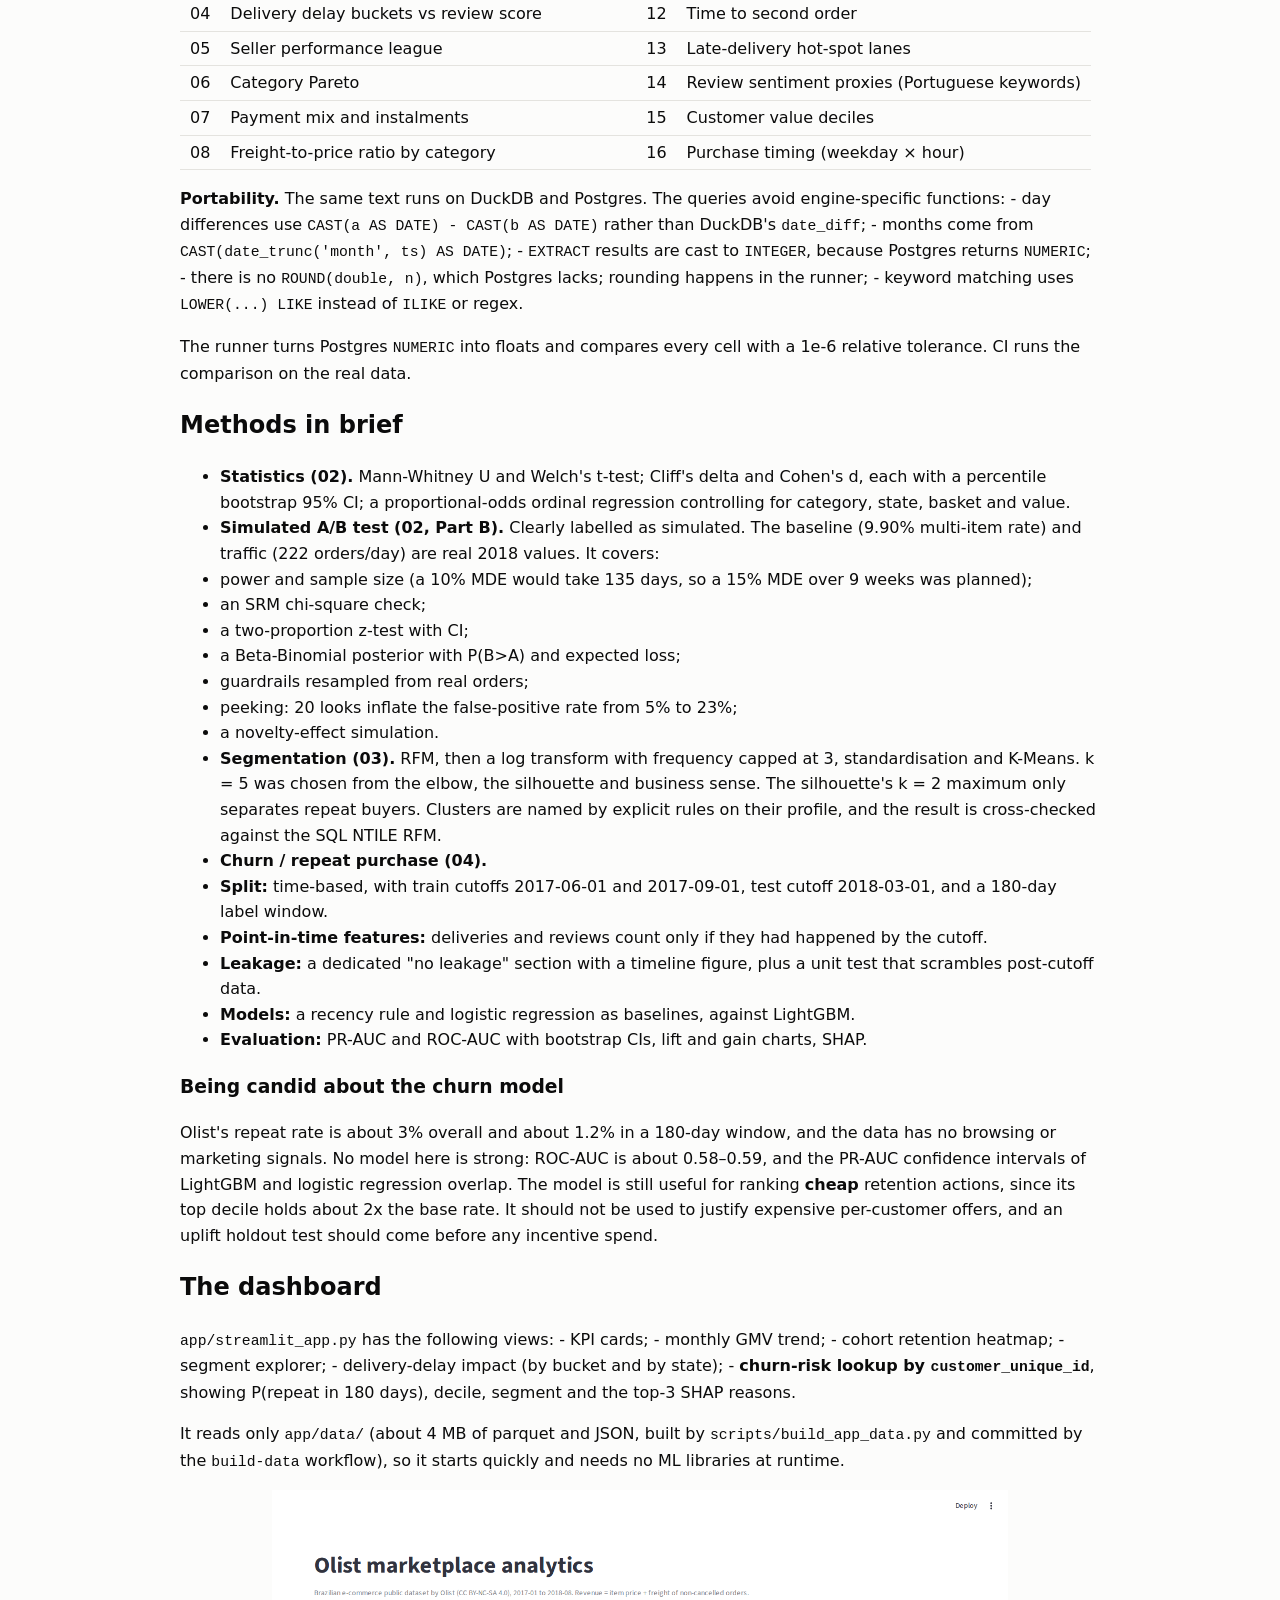
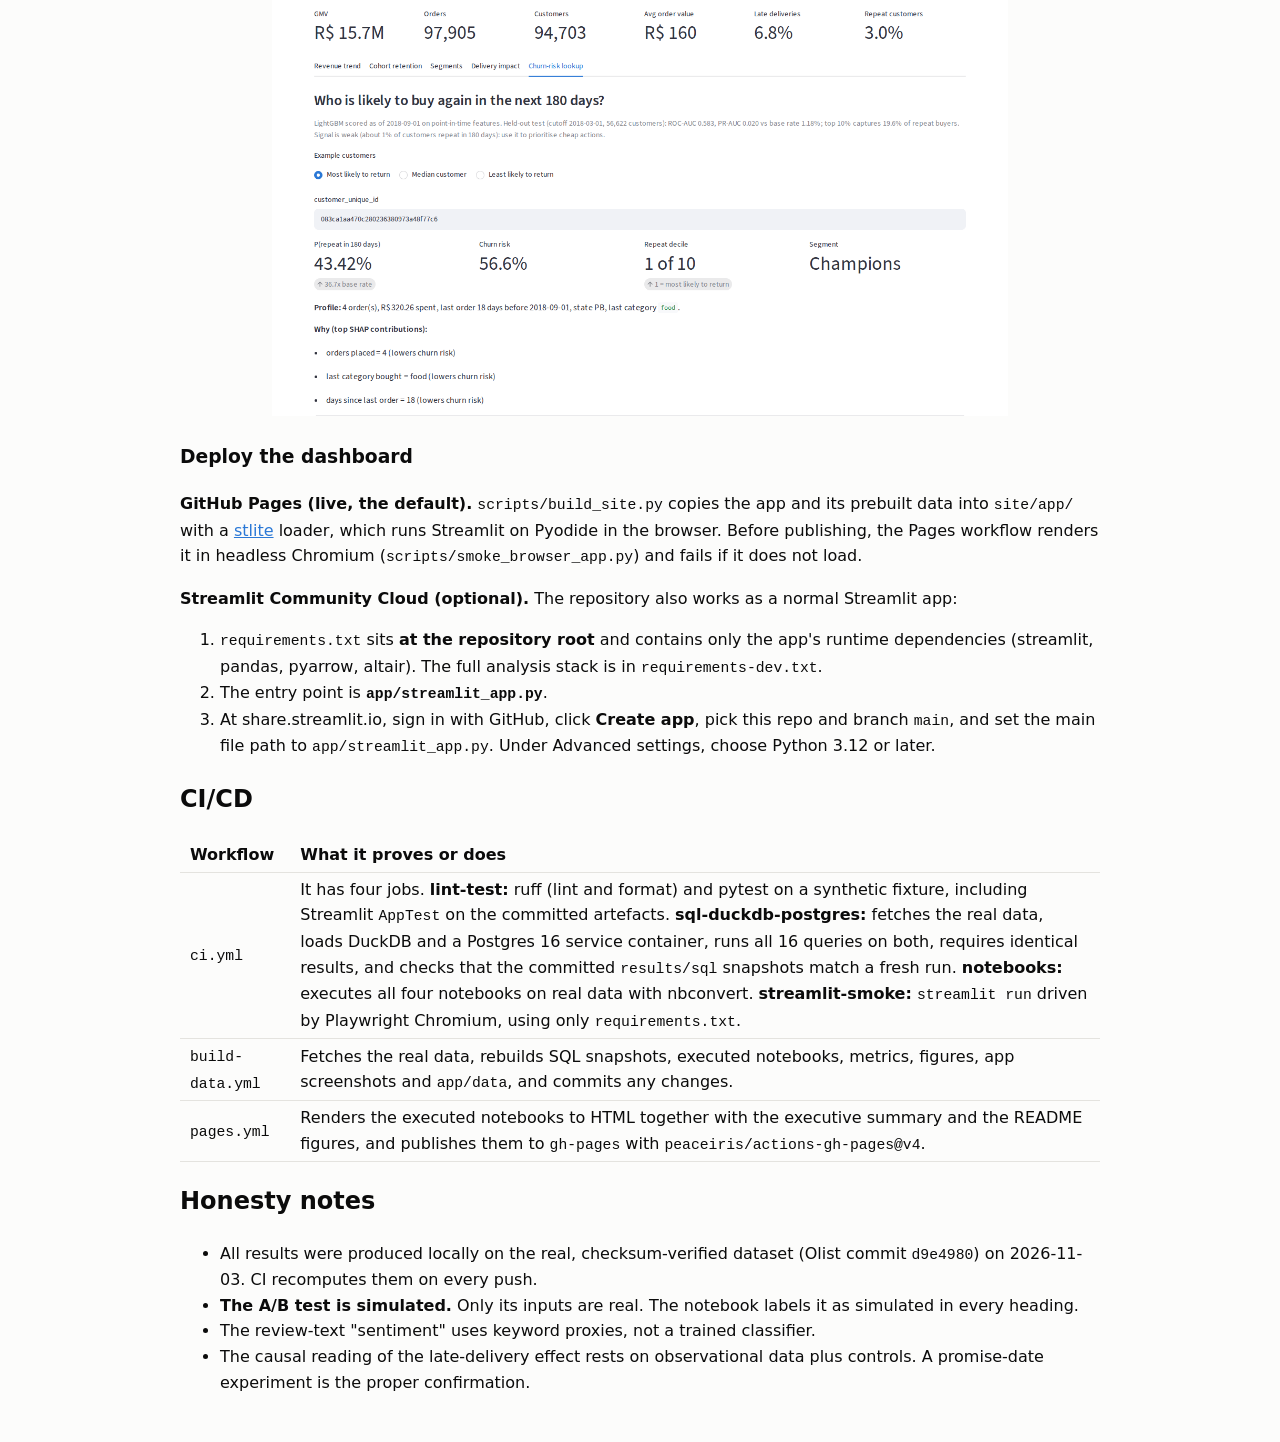
==== commit 327e0988: "deploy: 5abd73d4afb0326b3375c64c0dac05d35196adaa" ====
--- a/index.html
+++ b/index.html
@@ -30,7 +30,7 @@
 <li><strong>Rendered notebooks and summary:</strong> https://srini2k03.github.io/olist-ecommerce-analytics/</li>
 </ul>
 <h2>Key findings</h2>
-<p>Every number below comes from executed code on the real data. The SQL snapshots are in <a href="results/sql"><code>results/sql/</code></a>, and the notebook outputs are in <a href="notebooks"><code>notebooks/</code></a>.</p>
+<p>Every number below comes from executed code on the real data. The SQL snapshots are in <a href="https://github.com/srini2k03/olist-ecommerce-analytics/tree/main/results/sql"><code>results/sql/</code></a>, and the notebook outputs are in <a href="https://github.com/srini2k03/olist-ecommerce-analytics/tree/main/notebooks"><code>notebooks/</code></a>.</p>
 <table>
 <thead>
 <tr>
@@ -57,7 +57,7 @@
 </tr>
 <tr>
 <td>4</td>
-<td><strong>Lateness is regional.</strong> The late rate is <strong>21.4%</strong> in Alagoas against <strong>4.5%</strong> in São Paulo. The single lane <strong>SP → RJ</strong> accounts for <strong>19.4% of all late deliveries</strong>.</td>
+<td><strong>Lateness is regional.</strong> The late rate is <strong>21.4%</strong> in Alagoas against <strong>4.5%</strong> in São Paulo. The single lane <strong>SP → RJ</strong> accounts for <strong>17.6% of all late deliveries</strong>.</td>
 <td>SQL 09, 13</td>
 </tr>
 <tr>
@@ -67,7 +67,7 @@
 </tr>
 <tr>
 <td>6</td>
-<td><strong>Repeat purchase is barely predictable, and we say so.</strong> With a 1.18% base rate, LightGBM reaches ROC-AUC 0.583 and PR-AUC 0.020 on a later, held-out time window. <strong>Targeting the top 10% of customers ranked by the model captures 19.6% of those who actually bought again within 180 days (1.96x lift), against 15.4% for a recency rule.</strong> Logistic regression is statistically tied.</td>
+<td><strong>Repeat purchase is barely predictable, and we say so.</strong> With a 1.18% base rate, LightGBM reaches ROC-AUC 0.581 and PR-AUC 0.020 on a later, held-out time window. <strong>Targeting the top 10% of customers ranked by the model captures 19.4% of those who actually bought again within 180 days (1.94x lift), against 15.4% for a recency rule.</strong> Logistic regression is statistically tied.</td>
 <td><a href="notebooks/04_churn.html">04_churn</a></td>
 </tr>
 <tr>
@@ -112,7 +112,7 @@
 </ul>
 <p>Every file is checked against a SHA-256 checksum. A Kaggle file that differs from the pinned bytes is replaced from the mirror, so every run analyses identical data.
 - <strong>Derived artefacts</strong> (aggregated SQL outputs, figures, the per-customer scores in <code>app/data</code>) are shared under the same CC BY-NC-SA 4.0 terms.
-- <strong>Code:</strong> MIT (<a href="LICENSE">LICENSE</a>).</p>
+- <strong>Code:</strong> MIT (<a href="https://github.com/srini2k03/olist-ecommerce-analytics/tree/main/LICENSE">LICENSE</a>).</p>
 <h2>Reproduce</h2>
 <pre><code class="language-bash">python -m venv .venv &amp;&amp; source .venv/bin/activate
 make setup          # pip install -r requirements-dev.txt -e .
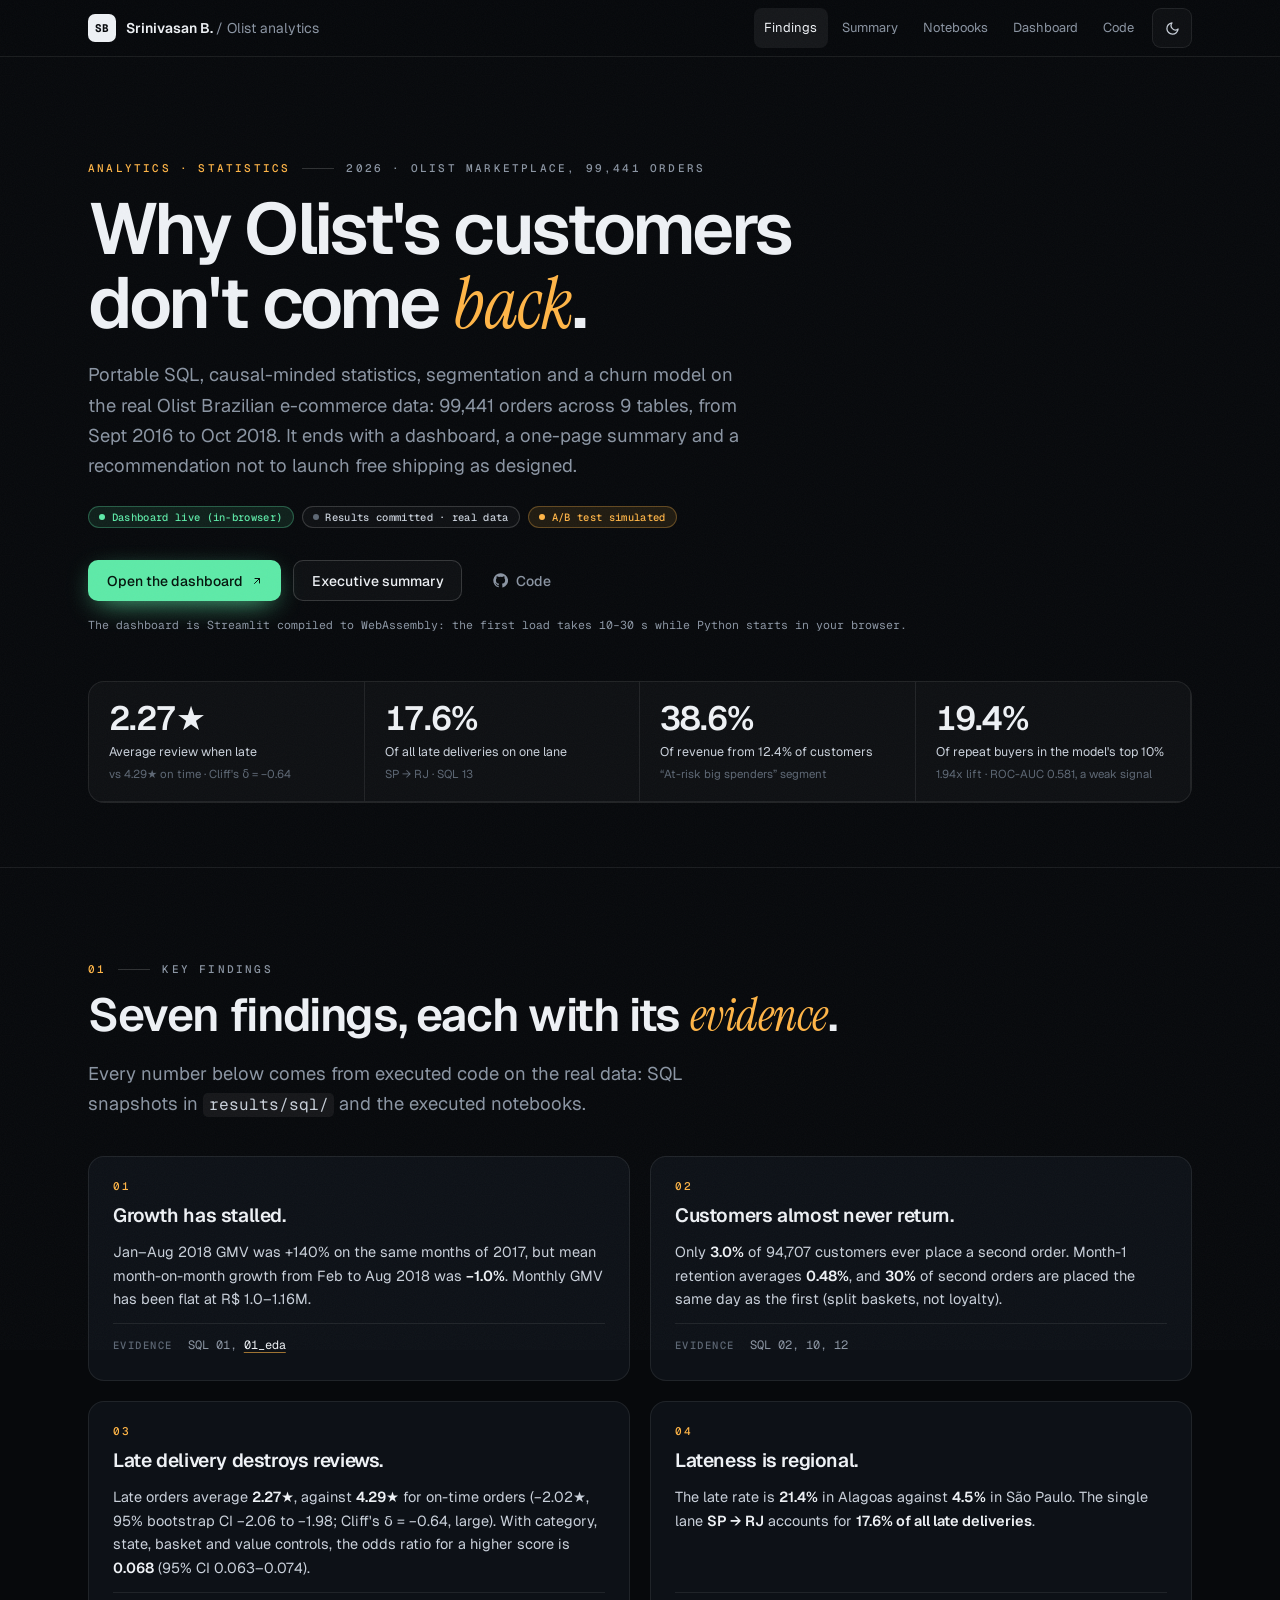
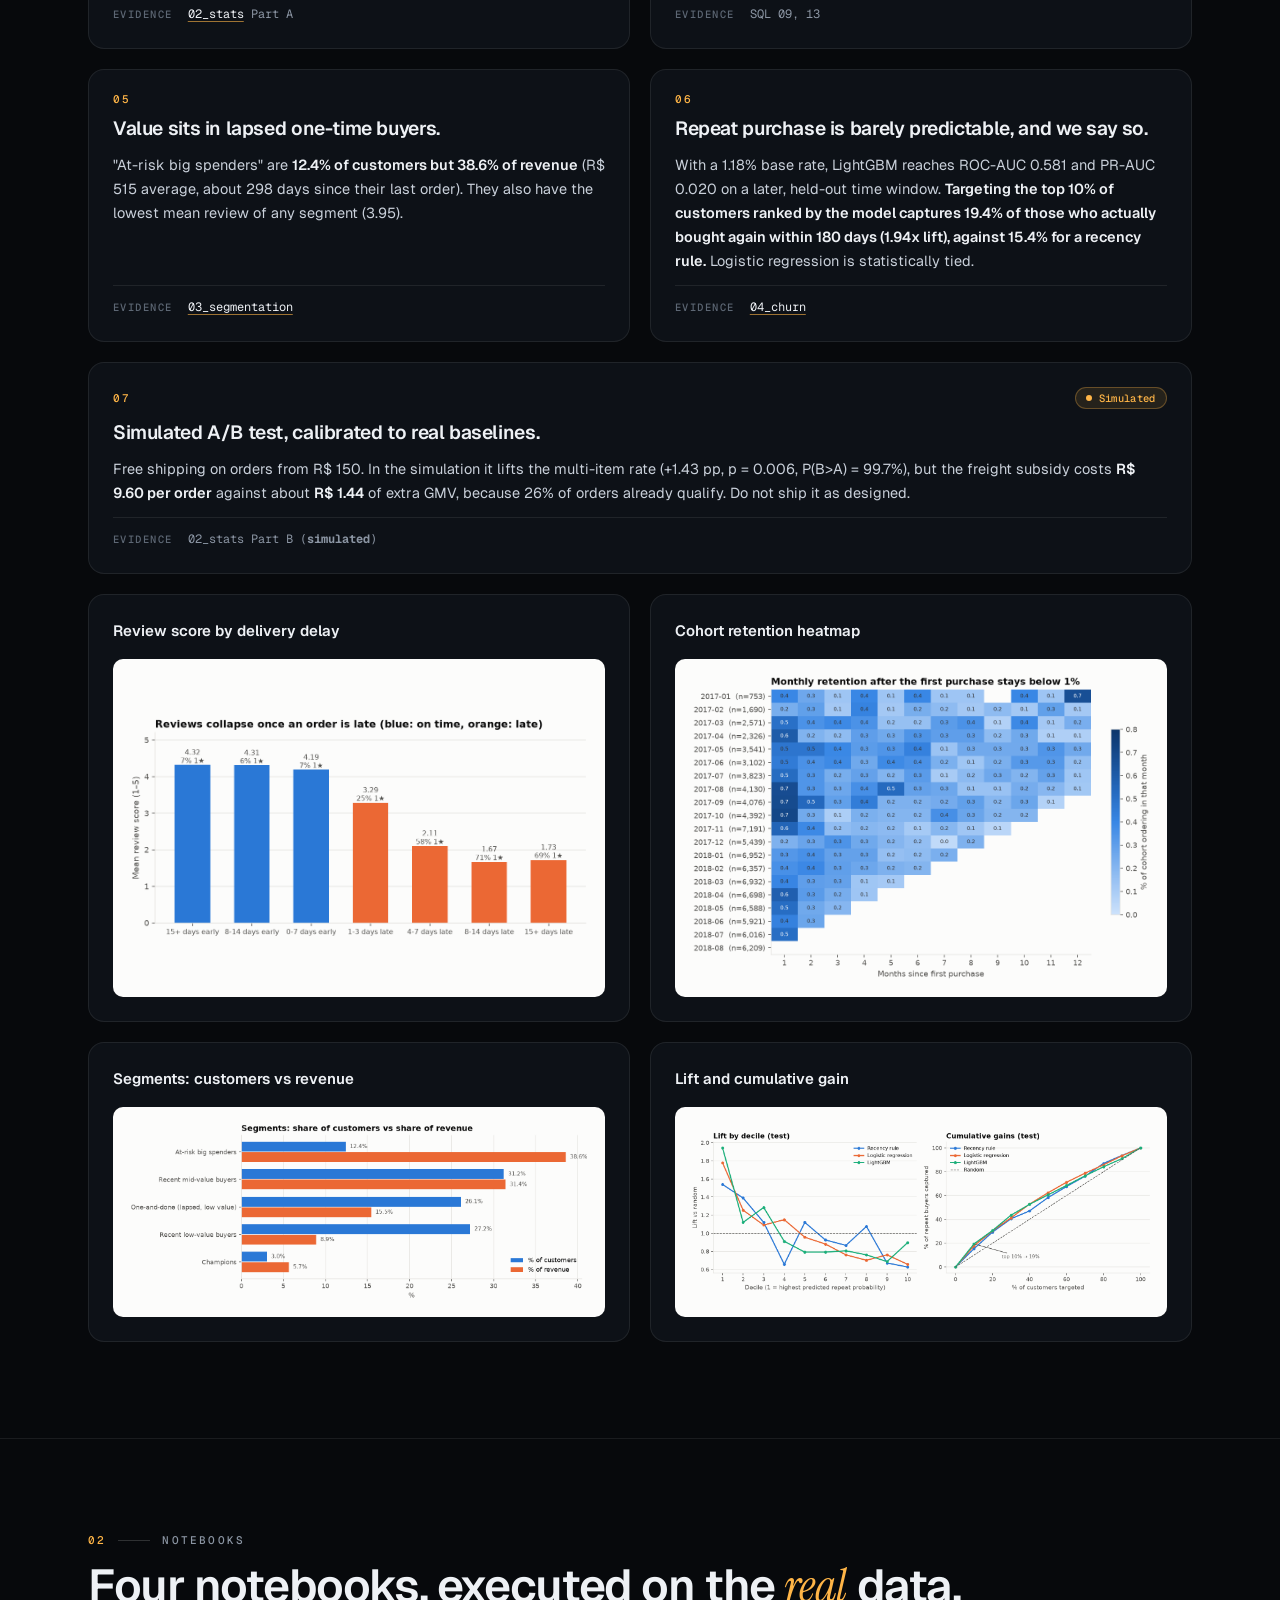
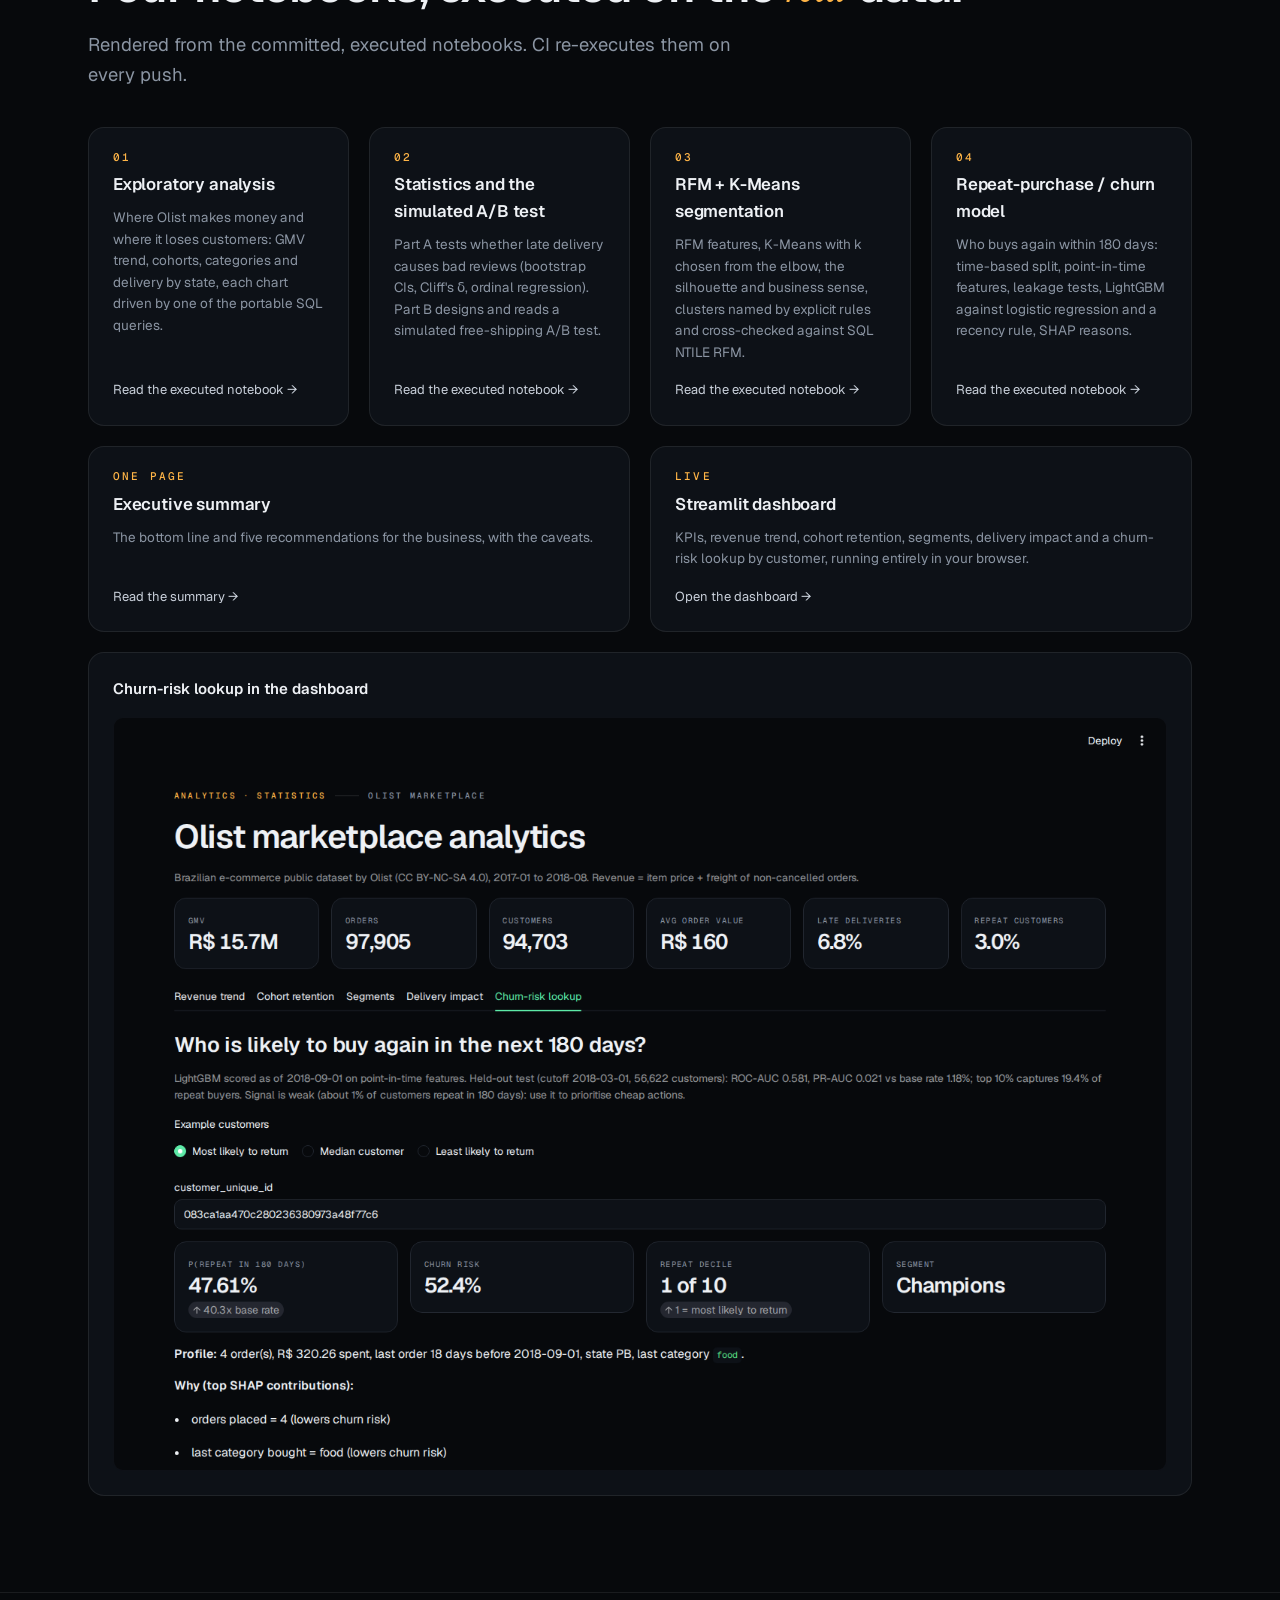
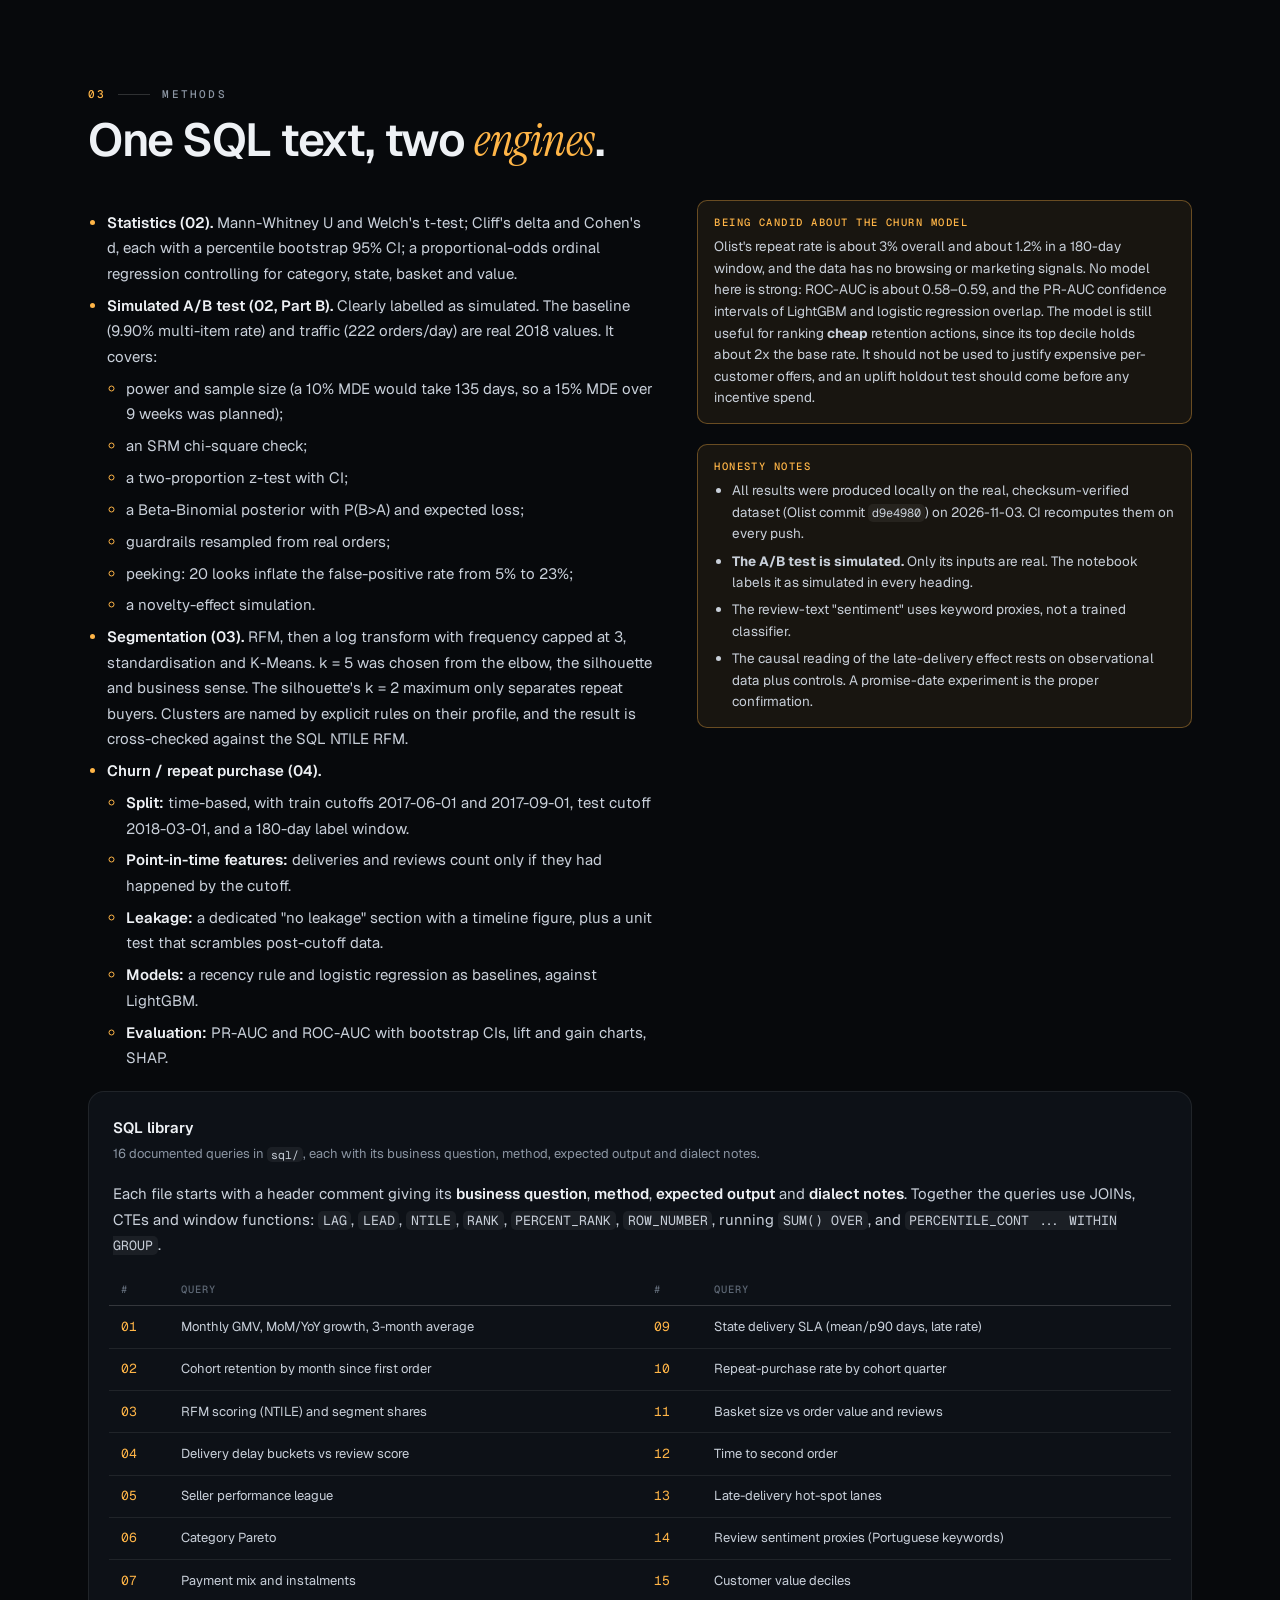
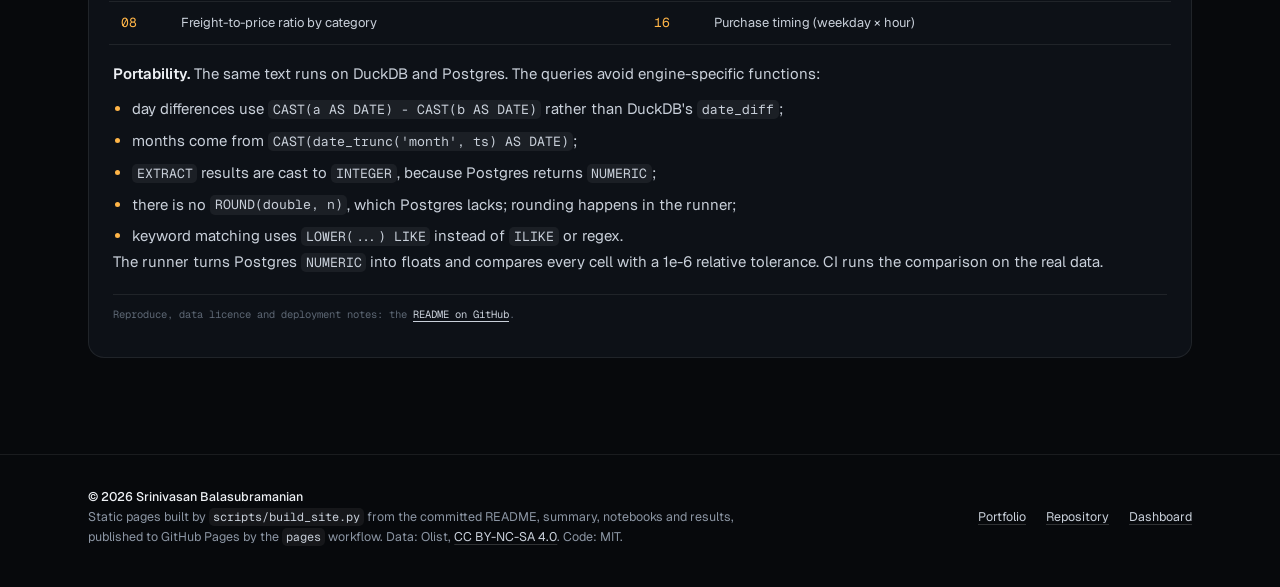
==== commit a4cfaea8: "deploy: 448a8cea56f86393a3611f32fe4c62ee67ce46b2" ====
--- a/index.html
+++ b/index.html
@@ -1,132 +1,89 @@
 <!doctype html>
-<html lang="en"><head><meta charset="utf-8">
+<html lang="en" class="no-js" data-theme="dark">
+<head>
+<meta charset="utf-8">
 <meta name="viewport" content="width=device-width, initial-scale=1">
+<script>(function(){try{var t=localStorage.getItem('theme');document.documentElement.dataset.theme=(t==='light'||t==='dark')?t:'dark';}catch(e){document.documentElement.dataset.theme='dark';}document.documentElement.classList.remove('no-js');})();</script>
 <title>Olist e-commerce analytics</title>
-<style>
-:root { --ink:#0b0b0b; --muted:#52514e; --bg:#fcfcfb; --line:#e4e3df; --link:#2a78d6; }
-@media (prefers-color-scheme: dark) {
-  :root { --ink:#f0efec; --muted:#c3c2b7; --bg:#1a1a19; --line:#3a3a38; --link:#6da7ec; }
-  img { background:#fcfcfb; }
-}
-body { font: 16px/1.6 system-ui, -apple-system, Segoe UI, sans-serif; color:var(--ink);
-       background:var(--bg); max-width: 920px; margin: 0 auto; padding: 24px 16px 64px; }
-a { color: var(--link); }
-img { max-width: 100%; height: auto; }
-table { border-collapse: collapse; display:block; overflow-x:auto; }
-th, td { border-bottom: 1px solid var(--line); padding: 4px 10px; text-align: left; }
-code { font-size: 0.92em; }
-nav { margin-bottom: 24px; color: var(--muted); }
-</style></head><body>
-<nav><a href="index.html">Home</a> · <a href="app/">Live dashboard</a> ·
-<a href="executive_summary.html">Executive summary</a> ·
-<a href="notebooks/01_eda.html">01_eda</a> · <a href="notebooks/02_stats.html">02_stats</a> · <a href="notebooks/03_segmentation.html">03_segmentation</a> · <a href="notebooks/04_churn.html">04_churn</a></nav>
-<h1>Olist e-commerce analytics</h1>
-<p><a href="https://github.com/srini2k03/olist-ecommerce-analytics/actions/workflows/ci.yml"><img alt="CI" src="https://github.com/srini2k03/olist-ecommerce-analytics/actions/workflows/ci.yml/badge.svg" /></a>
-<a href="https://github.com/srini2k03/olist-ecommerce-analytics/actions/workflows/build-data.yml"><img alt="Build data" src="https://github.com/srini2k03/olist-ecommerce-analytics/actions/workflows/build-data.yml/badge.svg" /></a>
-<a href="https://github.com/srini2k03/olist-ecommerce-analytics/actions/workflows/pages.yml"><img alt="Pages" src="https://github.com/srini2k03/olist-ecommerce-analytics/actions/workflows/pages.yml/badge.svg" /></a></p>
-<p>This project runs SQL, statistics, segmentation and a churn model on the <strong>real</strong> Olist Brazilian e-commerce dataset: 99,441 orders across 9 tables, from Sept 2016 to Oct 2018. It ends with a Streamlit dashboard and a one-page <a href="executive_summary.html">executive summary</a>.</p>
-<ul>
-<li><strong>Live dashboard:</strong> https://srini2k03.github.io/olist-ecommerce-analytics/app/ runs Streamlit entirely in your browser via <a href="https://github.com/whitphx/stlite">stlite</a>, with no server. The first visit takes 10 to 30 s while Python starts.</li>
-<li><strong>Rendered notebooks and summary:</strong> https://srini2k03.github.io/olist-ecommerce-analytics/</li>
+<meta name="description" content="SQL, statistics, segmentation and a churn model on 99,441 real Olist orders, with key findings, an executive summary, the executed notebooks and an in-browser dashboard.">
+<meta name="color-scheme" content="dark light">
+<link rel="preconnect" href="https://fonts.googleapis.com">
+<link rel="preconnect" href="https://fonts.gstatic.com" crossorigin>
+<link href="https://fonts.googleapis.com/css2?family=Geist:wght@300..700&family=Geist+Mono:wght@400..600&family=Instrument+Serif:ital@0;1&display=swap" rel="stylesheet">
+<link rel="stylesheet" href="sb-kit.css">
+<link rel="stylesheet" href="site.css">
+<script src="sb-kit.js" defer></script>
+</head>
+<body class="sb-grain">
+<div class="sb-backdrop" aria-hidden="true"></div>
+<a class="skip-link" href="#main">Skip to content</a>
+<header class="sb-nav">
+  <div class="sb-container sb-nav__inner">
+    <a class="sb-brand" href="https://srini2k03.github.io/"><span class="sb-brand__mark">SB</span>
+      <span><span class="brand-name">Srinivasan B. </span><span class="sb-brand__sub"><span class="brand-slash">/ </span>Olist analytics</span></span></a>
+    <nav class="sb-nav__links" aria-label="Site">
+      <a class="sb-nav__link sb-nav__link--hide-sm" href="index.html#findings" aria-current=page>Findings</a><a class="sb-nav__link sb-nav__link--hide-sm" href="executive_summary.html">Summary</a><a class="sb-nav__link sb-nav__link--hide-sm" href="index.html#notebooks">Notebooks</a><a class="sb-nav__link sb-nav__link--hide-sm" href="app/">Dashboard</a>
+      <a class="sb-nav__link" href="https://github.com/srini2k03/olist-ecommerce-analytics">Code</a>
+      <button class="sb-icon-btn theme-btn" type="button" data-theme-toggle aria-label="Switch to light theme" aria-pressed="true"><svg class="icon-sun" width="15" height="15" viewBox="0 0 24 24" fill="none" stroke="currentColor" stroke-width="2" stroke-linecap="round" aria-hidden="true"><circle cx="12" cy="12" r="4"/><path d="M12 2v2M12 20v2M4.9 4.9l1.4 1.4M17.7 17.7l1.4 1.4M2 12h2M20 12h2M4.9 19.1l1.4-1.4M17.7 6.3l1.4-1.4"/></svg><svg class="icon-moon" width="15" height="15" viewBox="0 0 24 24" fill="none" stroke="currentColor" stroke-width="2" stroke-linecap="round" stroke-linejoin="round" aria-hidden="true"><path d="M21 12.8A9 9 0 1 1 11.2 3a7 7 0 0 0 9.8 9.8Z"/></svg></button>
+    </nav>
+  </div>
+</header>
+<main id="main">
+
+<section class="sb-hero" aria-labelledby="top-h">
+  <div class="sb-container">
+    <p class="sb-kicker"><span class="sb-kicker__index">Analytics · Statistics</span><span class="sb-kicker__rule"></span>2026 · Olist marketplace, 99,441 orders</p>
+    <h1 class="sb-h1" id="top-h">Why Olist's customers don't come
+      <span class="sb-serif">back</span>.</h1>
+    <p class="sb-lead">Portable SQL, causal-minded statistics, segmentation and a churn model on
+      the real Olist Brazilian e-commerce data: 99,441 orders across 9 tables, from Sept 2016 to
+      Oct 2018. It ends with a dashboard, a one-page summary and a recommendation not to launch
+      free shipping as designed.</p>
+    <div class="sb-hero__meta">
+      <span class="sb-pill sb-pill--live">Dashboard live (in-browser)</span>
+      <span class="sb-pill">Results committed · real data</span>
+      <span class="sb-pill sb-pill--pending">A/B test simulated</span>
+    </div>
+    <div class="sb-hero__actions">
+      <a class="sb-btn sb-btn--primary" href="app/">Open the dashboard <svg width="12" height="12" viewBox="0 0 24 24" fill="none" stroke="currentColor" stroke-width="2" stroke-linecap="round" stroke-linejoin="round" aria-hidden="true"><path d="M7 17 17 7M8 7h9v9"/></svg></a>
+      <a class="sb-btn" href="executive_summary.html">Executive summary</a>
+      <a class="sb-btn sb-btn--ghost" href="https://github.com/srini2k03/olist-ecommerce-analytics"><svg width="15" height="15" viewBox="0 0 24 24" fill="currentColor" aria-hidden="true"><path d="M12 .5a11.5 11.5 0 0 0-3.64 22.41c.58.1.79-.25.79-.56v-2c-3.2.7-3.88-1.37-3.88-1.37-.52-1.33-1.28-1.69-1.28-1.69-1.05-.72.08-.7.08-.7 1.16.08 1.77 1.19 1.77 1.19 1.03 1.77 2.7 1.26 3.36.96.1-.75.4-1.26.73-1.55-2.55-.29-5.24-1.28-5.24-5.69 0-1.26.45-2.29 1.19-3.1-.12-.29-.52-1.46.11-3.05 0 0 .97-.31 3.17 1.18a11 11 0 0 1 5.77 0c2.2-1.49 3.17-1.18 3.17-1.18.63 1.59.23 2.76.11 3.05.74.81 1.19 1.84 1.19 3.1 0 4.42-2.69 5.39-5.25 5.68.41.36.78 1.06.78 2.14v3.17c0 .31.21.67.8.56A11.5 11.5 0 0 0 12 .5Z"/></svg> Code</a>
+    </div>
+    <p class="hero-note">The dashboard is Streamlit compiled to WebAssembly: the first load takes
+      10–30 s while Python starts in your browser.</p>
+    <div class="sb-stats hero-stats sb-reveal" role="list"><div class="sb-stat" role="listitem"><div class="sb-stat__value">2.27★</div><div class="sb-stat__label">Average review when late</div><div class="sb-stat__ctx">vs 4.29★ on time · Cliff's δ = −0.64</div></div><div class="sb-stat" role="listitem"><div class="sb-stat__value">17.6%</div><div class="sb-stat__label">Of all late deliveries on one lane</div><div class="sb-stat__ctx">SP → RJ · SQL 13</div></div><div class="sb-stat" role="listitem"><div class="sb-stat__value">38.6%</div><div class="sb-stat__label">Of revenue from 12.4% of customers</div><div class="sb-stat__ctx">“At-risk big spenders” segment</div></div><div class="sb-stat" role="listitem"><div class="sb-stat__value">19.4%</div><div class="sb-stat__label">Of repeat buyers in the model's top 10%</div><div class="sb-stat__ctx">1.94x lift · ROC-AUC 0.581, a weak signal</div></div></div>
+  </div>
+</section>
+<section class="sb-section" id="findings" aria-labelledby="findings-h"><div class="sb-container"><div class="section-head sb-reveal"><p class="sb-kicker"><span class="sb-kicker__index">01</span><span class="sb-kicker__rule"></span>Key findings</p><h2 class="sb-h2" id="findings-h">Seven findings, each with its <span class="sb-serif">evidence</span>.</h2><p class="sb-lead">Every number below comes from executed code on the real data: SQL snapshots in <code>results/sql/</code> and the executed notebooks.</p></div><div class="finding-grid"><article class="sb-card sb-spotlight finding sb-reveal"><header class="finding__top"><span class="finding__n">01</span></header><h3 class="finding__title">Growth has stalled.</h3><p class="finding__body">Jan–Aug 2018 GMV was +140% on the same months of 2017, but mean month-on-month growth from Feb to Aug 2018 was <strong>−1.0%</strong>. Monthly GMV has been flat at R$ 1.0–1.16M.</p><p class="finding__ev"><span class="sb-label">Evidence</span> SQL 01, <a href="notebooks/01_eda.html">01_eda</a></p></article><article class="sb-card sb-spotlight finding sb-reveal"><header class="finding__top"><span class="finding__n">02</span></header><h3 class="finding__title">Customers almost never return.</h3><p class="finding__body">Only <strong>3.0%</strong> of 94,707 customers ever place a second order. Month-1 retention averages <strong>0.48%</strong>, and <strong>30%</strong> of second orders are placed the same day as the first (split baskets, not loyalty).</p><p class="finding__ev"><span class="sb-label">Evidence</span> SQL 02, 10, 12</p></article><article class="sb-card sb-spotlight finding sb-reveal"><header class="finding__top"><span class="finding__n">03</span></header><h3 class="finding__title">Late delivery destroys reviews.</h3><p class="finding__body">Late orders average <strong>2.27★</strong>, against <strong>4.29★</strong> for on-time orders (−2.02★, 95% bootstrap CI −2.06 to −1.98; Cliff's δ = −0.64, large). With category, state, basket and value controls, the odds ratio for a higher score is <strong>0.068</strong> (95% CI 0.063–0.074).</p><p class="finding__ev"><span class="sb-label">Evidence</span> <a href="notebooks/02_stats.html">02_stats</a> Part A</p></article><article class="sb-card sb-spotlight finding sb-reveal"><header class="finding__top"><span class="finding__n">04</span></header><h3 class="finding__title">Lateness is regional.</h3><p class="finding__body">The late rate is <strong>21.4%</strong> in Alagoas against <strong>4.5%</strong> in São Paulo. The single lane <strong>SP → RJ</strong> accounts for <strong>17.6% of all late deliveries</strong>.</p><p class="finding__ev"><span class="sb-label">Evidence</span> SQL 09, 13</p></article><article class="sb-card sb-spotlight finding sb-reveal"><header class="finding__top"><span class="finding__n">05</span></header><h3 class="finding__title">Value sits in lapsed one-time buyers.</h3><p class="finding__body">"At-risk big spenders" are <strong>12.4% of customers but 38.6% of revenue</strong> (R$ 515 average, about 298 days since their last order). They also have the lowest mean review of any segment (3.95).</p><p class="finding__ev"><span class="sb-label">Evidence</span> <a href="notebooks/03_segmentation.html">03_segmentation</a></p></article><article class="sb-card sb-spotlight finding sb-reveal"><header class="finding__top"><span class="finding__n">06</span></header><h3 class="finding__title">Repeat purchase is barely predictable, and we say so.</h3><p class="finding__body">With a 1.18% base rate, LightGBM reaches ROC-AUC 0.581 and PR-AUC 0.020 on a later, held-out time window. <strong>Targeting the top 10% of customers ranked by the model captures 19.4% of those who actually bought again within 180 days (1.94x lift), against 15.4% for a recency rule.</strong> Logistic regression is statistically tied.</p><p class="finding__ev"><span class="sb-label">Evidence</span> <a href="notebooks/04_churn.html">04_churn</a></p></article><article class="sb-card sb-spotlight finding sb-reveal"><header class="finding__top"><span class="finding__n">07</span><span class="sb-pill sb-pill--pending">Simulated</span></header><h3 class="finding__title">Simulated A/B test, calibrated to real baselines.</h3><p class="finding__body">Free shipping on orders from R$ 150. In the simulation it lifts the multi-item rate (+1.43 pp, p = 0.006, P(B&gt;A) = 99.7%), but the freight subsidy costs <strong>R$ 9.60 per order</strong> against about <strong>R$ 1.44</strong> of extra GMV, because 26% of orders already qualify. Do not ship it as designed.</p><p class="finding__ev"><span class="sb-label">Evidence</span> 02_stats Part B (<strong>simulated</strong>)</p></article></div><div class="fig-grid"><figure class="sb-card fig-card sb-reveal"><figcaption class="card-head"><span class="sb-card__title">Review score by delivery delay</span></figcaption><a class="fig-plate" href="results/figures/delay_vs_review.png" target="_blank" rel="noopener" title="Open the full-size image"><img src="results/figures/delay_vs_review.png" alt="Review score by delivery delay" loading="lazy" decoding="async" width="1056" height="517"></a></figure><figure class="sb-card fig-card sb-reveal"><figcaption class="card-head"><span class="sb-card__title">Cohort retention heatmap</span></figcaption><a class="fig-plate" href="results/figures/cohort_heatmap.png" target="_blank" rel="noopener" title="Open the full-size image"><img src="results/figures/cohort_heatmap.png" alt="Cohort retention heatmap" loading="lazy" decoding="async" width="1138" height="762"></a></figure><figure class="sb-card fig-card sb-reveal"><figcaption class="card-head"><span class="sb-card__title">Segments: customers vs revenue</span></figcaption><a class="fig-plate" href="results/figures/segments.png" target="_blank" rel="noopener" title="Open the full-size image"><img src="results/figures/segments.png" alt="Segments: customers vs revenue" loading="lazy" decoding="async" width="1336" height="525"></a></figure><figure class="sb-card fig-card sb-reveal"><figcaption class="card-head"><span class="sb-card__title">Lift and cumulative gain</span></figcaption><a class="fig-plate" href="results/figures/churn_lift_gain.png" target="_blank" rel="noopener" title="Open the full-size image"><img src="results/figures/churn_lift_gain.png" alt="Lift and cumulative gain" loading="lazy" decoding="async" width="1526" height="545"></a></figure></div></div></section>
+<section class="sb-section" id="notebooks" aria-labelledby="notebooks-h"><div class="sb-container"><div class="section-head sb-reveal"><p class="sb-kicker"><span class="sb-kicker__index">02</span><span class="sb-kicker__rule"></span>Notebooks</p><h2 class="sb-h2" id="notebooks-h">Four notebooks, executed on the <span class="sb-serif">real</span> data.</h2><p class="sb-lead">Rendered from the committed, executed notebooks. CI re-executes them on every push.</p></div><div class="nb-grid"><a class="sb-card sb-spotlight nb-card sb-reveal" href="notebooks/01_eda.html"><span class="nb-card__n">01</span><span class="nb-card__title">Exploratory analysis</span><span class="nb-card__text">Where Olist makes money and where it loses customers: GMV trend, cohorts, categories and delivery by state, each chart driven by one of the portable SQL queries.</span><span class="nb-card__go">Read the executed notebook →</span></a><a class="sb-card sb-spotlight nb-card sb-reveal" href="notebooks/02_stats.html"><span class="nb-card__n">02</span><span class="nb-card__title">Statistics and the simulated A/B test</span><span class="nb-card__text">Part A tests whether late delivery causes bad reviews (bootstrap CIs, Cliff&#x27;s δ, ordinal regression). Part B designs and reads a simulated free-shipping A/B test.</span><span class="nb-card__go">Read the executed notebook →</span></a><a class="sb-card sb-spotlight nb-card sb-reveal" href="notebooks/03_segmentation.html"><span class="nb-card__n">03</span><span class="nb-card__title">RFM + K-Means segmentation</span><span class="nb-card__text">RFM features, K-Means with k chosen from the elbow, the silhouette and business sense, clusters named by explicit rules and cross-checked against SQL NTILE RFM.</span><span class="nb-card__go">Read the executed notebook →</span></a><a class="sb-card sb-spotlight nb-card sb-reveal" href="notebooks/04_churn.html"><span class="nb-card__n">04</span><span class="nb-card__title">Repeat-purchase / churn model</span><span class="nb-card__text">Who buys again within 180 days: time-based split, point-in-time features, leakage tests, LightGBM against logistic regression and a recency rule, SHAP reasons.</span><span class="nb-card__go">Read the executed notebook →</span></a></div><div class="sb-grid-2 duo"><a class="sb-card sb-spotlight nb-card sb-reveal" href="executive_summary.html"><span class="nb-card__n">One page</span><span class="nb-card__title">Executive summary</span><span class="nb-card__text">The bottom line and five recommendations for the business, with the caveats.</span><span class="nb-card__go">Read the summary →</span></a><a class="sb-card sb-spotlight nb-card sb-reveal" href="app/"><span class="nb-card__n">Live</span><span class="nb-card__title">Streamlit dashboard</span><span class="nb-card__text">KPIs, revenue trend, cohort retention, segments, delivery impact and a churn-risk lookup by customer, running entirely in your browser.</span><span class="nb-card__go">Open the dashboard →</span></a></div><div class="stack"><figure class="sb-card fig-card sb-reveal"><figcaption class="card-head"><span class="sb-card__title">Churn-risk lookup in the dashboard</span></figcaption><a class="fig-plate" href="results/figures/app_churn.png" target="_blank" rel="noopener" title="Open the full-size image"><img src="results/figures/app_churn.png" alt="Churn-risk lookup in the dashboard" loading="lazy" decoding="async" width="1400" height="1000"></a></figure></div></div></section>
+<section class="sb-section" id="methods" aria-labelledby="methods-h"><div class="sb-container"><div class="section-head sb-reveal"><p class="sb-kicker"><span class="sb-kicker__index">03</span><span class="sb-kicker__rule"></span>Methods</p><h2 class="sb-h2" id="methods-h">One SQL text, two <span class="sb-serif">engines</span>.</h2></div><div class="split"><div class="prose sb-reveal"><ul>
+<li><strong>Statistics (02).</strong> Mann-Whitney U and Welch's t-test; Cliff's delta and Cohen's d, each with a percentile bootstrap 95% CI; a proportional-odds ordinal regression controlling for category, state, basket and value.</li>
+<li><strong>Simulated A/B test (02, Part B).</strong> Clearly labelled as simulated. The baseline (9.90% multi-item rate) and traffic (222 orders/day) are real 2018 values. It covers:<ul>
+<li>power and sample size (a 10% MDE would take 135 days, so a 15% MDE over 9 weeks was planned);</li>
+<li>an SRM chi-square check;</li>
+<li>a two-proportion z-test with CI;</li>
+<li>a Beta-Binomial posterior with P(B&gt;A) and expected loss;</li>
+<li>guardrails resampled from real orders;</li>
+<li>peeking: 20 looks inflate the false-positive rate from 5% to 23%;</li>
+<li>a novelty-effect simulation.</li>
 </ul>
-<h2>Key findings</h2>
-<p>Every number below comes from executed code on the real data. The SQL snapshots are in <a href="https://github.com/srini2k03/olist-ecommerce-analytics/tree/main/results/sql"><code>results/sql/</code></a>, and the notebook outputs are in <a href="https://github.com/srini2k03/olist-ecommerce-analytics/tree/main/notebooks"><code>notebooks/</code></a>.</p>
-<table>
-<thead>
-<tr>
-<th>#</th>
-<th>Finding</th>
-<th>Evidence</th>
-</tr>
-</thead>
-<tbody>
-<tr>
-<td>1</td>
-<td><strong>Growth has stalled.</strong> Jan–Aug 2018 GMV was +140% on the same months of 2017, but mean month-on-month growth from Feb to Aug 2018 was <strong>−1.0%</strong>. Monthly GMV has been flat at R$ 1.0–1.16M.</td>
-<td>SQL 01, <a href="notebooks/01_eda.html">01_eda</a></td>
-</tr>
-<tr>
-<td>2</td>
-<td><strong>Customers almost never return.</strong> Only <strong>3.0%</strong> of 94,707 customers ever place a second order. Month-1 retention averages <strong>0.48%</strong>, and <strong>30%</strong> of second orders are placed the same day as the first (split baskets, not loyalty).</td>
-<td>SQL 02, 10, 12</td>
-</tr>
-<tr>
-<td>3</td>
-<td><strong>Late delivery destroys reviews.</strong> Late orders average <strong>2.27★</strong>, against <strong>4.29★</strong> for on-time orders (−2.02★, 95% bootstrap CI −2.06 to −1.98; Cliff's δ = −0.64, large). With category, state, basket and value controls, the odds ratio for a higher score is <strong>0.068</strong> (95% CI 0.063–0.074).</td>
-<td><a href="notebooks/02_stats.html">02_stats</a> Part A</td>
-</tr>
-<tr>
-<td>4</td>
-<td><strong>Lateness is regional.</strong> The late rate is <strong>21.4%</strong> in Alagoas against <strong>4.5%</strong> in São Paulo. The single lane <strong>SP → RJ</strong> accounts for <strong>17.6% of all late deliveries</strong>.</td>
-<td>SQL 09, 13</td>
-</tr>
-<tr>
-<td>5</td>
-<td><strong>Value sits in lapsed one-time buyers.</strong> "At-risk big spenders" are <strong>12.4% of customers but 38.6% of revenue</strong> (R$ 515 average, about 298 days since their last order). They also have the lowest mean review of any segment (3.95).</td>
-<td><a href="notebooks/03_segmentation.html">03_segmentation</a></td>
-</tr>
-<tr>
-<td>6</td>
-<td><strong>Repeat purchase is barely predictable, and we say so.</strong> With a 1.18% base rate, LightGBM reaches ROC-AUC 0.581 and PR-AUC 0.020 on a later, held-out time window. <strong>Targeting the top 10% of customers ranked by the model captures 19.4% of those who actually bought again within 180 days (1.94x lift), against 15.4% for a recency rule.</strong> Logistic regression is statistically tied.</td>
-<td><a href="notebooks/04_churn.html">04_churn</a></td>
-</tr>
-<tr>
-<td>7</td>
-<td><strong>Simulated A/B test, calibrated to real baselines:</strong> free shipping on orders from R$ 150. In the simulation it lifts the multi-item rate (+1.43 pp, p = 0.006, P(B&gt;A) = 99.7%), but the freight subsidy costs <strong>R$ 9.60 per order</strong> against about <strong>R$ 1.44</strong> of extra GMV, because 26% of orders already qualify. Do not ship it as designed.</td>
-<td>02_stats Part B (<strong>simulated</strong>)</td>
-</tr>
-</tbody>
-</table>
-<p align="center">
-  <img src="results/figures/delay_vs_review.png" width="48%" alt="Review score by delivery delay">
-  <img src="results/figures/cohort_heatmap.png" width="48%" alt="Cohort retention heatmap">
-  <img src="results/figures/segments.png" width="48%" alt="Segments: customers vs revenue">
-  <img src="results/figures/churn_lift_gain.png" width="48%" alt="Lift and cumulative gain">
-</p>
-
-<h2>What is in the repository</h2>
-<pre><code>sql/                     16 documented queries (DuckDB and Postgres, same SQL)
-results/sql/             snapshot of every query's output on the real data
-results/figures/         README and Pages figures, saved by the notebooks
-results/metrics/         JSON metrics written by the notebooks (stats, segments, churn)
-notebooks/               01_eda, 02_stats, 03_segmentation, 04_churn (executed, outputs committed)
-src/olist/               reusable package
-  db.py, schema.py         portable DDL + loaders for DuckDB and Postgres
-  sql_runner.py            discover/run/snapshot queries, cross-engine comparison
-  warehouse.py             order-level fact table for Python analysis
-  stats/                   effect sizes, bootstrap, power, SRM, Bayesian A/B, peeking
-  segmentation.py          RFM, k diagnostics, rule-based cluster naming
-  model/                   point-in-time features, models, lift/gain, SHAP reasons
-  app_data.py              builds the small app artefacts
-  synthetic.py             schema-faithful synthetic fixture (tests only)
-app/streamlit_app.py     dashboard entry point; app/data/ holds its prebuilt ~4 MB artefacts
-scripts/                 fetch_data, build_warehouse, run_sql, build_app_data, smoke_app, build_site
-tests/                   pytest: SQL, stats, leakage, models, segmentation, app
-.github/workflows/       ci.yml, build-data.yml, pages.yml
-</code></pre>
-<h2>Data and licence</h2>
-<ul>
-<li><strong>Dataset:</strong> <a href="https://www.kaggle.com/datasets/olistbr/brazilian-ecommerce">Brazilian E-Commerce Public Dataset by Olist</a>, licensed <strong>CC BY-NC-SA 4.0</strong> (attribution, non-commercial, share-alike). The raw CSVs are <strong>not committed</strong>. <code>scripts/fetch_data.py</code> downloads them at build time:
-  1. through the Kaggle API, when <code>KAGGLE_USERNAME</code>/<code>KAGGLE_KEY</code> are set;
-  2. otherwise from Olist's own public repository <a href="https://github.com/olist/work-at-olist-data"><code>olist/work-at-olist-data</code></a>, <strong>pinned to commit <code>d9e4980</code></strong>.</li>
+</li>
+<li><strong>Segmentation (03).</strong> RFM, then a log transform with frequency capped at 3, standardisation and K-Means. k = 5 was chosen from the elbow, the silhouette and business sense. The silhouette's k = 2 maximum only separates repeat buyers. Clusters are named by explicit rules on their profile, and the result is cross-checked against the SQL NTILE RFM.</li>
+<li><strong>Churn / repeat purchase (04).</strong><ul>
+<li><strong>Split:</strong> time-based, with train cutoffs 2017-06-01 and 2017-09-01, test cutoff 2018-03-01, and a 180-day label window.</li>
+<li><strong>Point-in-time features:</strong> deliveries and reviews count only if they had happened by the cutoff.</li>
+<li><strong>Leakage:</strong> a dedicated "no leakage" section with a timeline figure, plus a unit test that scrambles post-cutoff data.</li>
+<li><strong>Models:</strong> a recency rule and logistic regression as baselines, against LightGBM.</li>
+<li><strong>Evaluation:</strong> PR-AUC and ROC-AUC with bootstrap CIs, lift and gain charts, SHAP.</li>
 </ul>
-<p>Every file is checked against a SHA-256 checksum. A Kaggle file that differs from the pinned bytes is replaced from the mirror, so every run analyses identical data.
-- <strong>Derived artefacts</strong> (aggregated SQL outputs, figures, the per-customer scores in <code>app/data</code>) are shared under the same CC BY-NC-SA 4.0 terms.
-- <strong>Code:</strong> MIT (<a href="https://github.com/srini2k03/olist-ecommerce-analytics/tree/main/LICENSE">LICENSE</a>).</p>
-<h2>Reproduce</h2>
-<pre><code class="language-bash">python -m venv .venv &amp;&amp; source .venv/bin/activate
-make setup          # pip install -r requirements-dev.txt -e .
-make warehouse      # fetch + verify the 9 CSVs, build data/olist.duckdb
-make sql            # run the 16 queries, write results/sql/*.csv
-make notebooks      # execute all notebooks in place with nbconvert
-make app-data       # rebuild app/data
-make test lint      # pytest + ruff
-make app            # streamlit run app/streamlit_app.py
-</code></pre>
-<p><strong>Postgres.</strong> Set <code>OLIST_PG_DSN=postgresql://user:pass@host/db</code>, run <code>make postgres</code> to load the same tables, then run <code>make sql-compare</code> to execute every query on both engines and require identical results.</p>
-<h2>SQL library (<code>sql/</code>)</h2>
-<p>Each file starts with a header comment giving its <strong>business question</strong>, <strong>method</strong>, <strong>expected output</strong> and <strong>dialect notes</strong>. Together the queries use JOINs, CTEs and window functions: <code>LAG</code>, <code>LEAD</code>, <code>NTILE</code>, <code>RANK</code>, <code>PERCENT_RANK</code>, <code>ROW_NUMBER</code>, running <code>SUM() OVER</code>, and <code>PERCENTILE_CONT ... WITHIN GROUP</code>.</p>
-<table>
+</li>
+</ul></div><div class="stack stack--tight"><div class="sb-callout sb-callout--info sb-reveal" role="note"><div><p class="sb-label">Being candid about the churn model</p><p>Olist's repeat rate is about 3% overall and about 1.2% in a 180-day window, and the data has no browsing or marketing signals. No model here is strong: ROC-AUC is about 0.58–0.59, and the PR-AUC confidence intervals of LightGBM and logistic regression overlap. The model is still useful for ranking <strong>cheap</strong> retention actions, since its top decile holds about 2x the base rate. It should not be used to justify expensive per-customer offers, and an uplift holdout test should come before any incentive spend.</p></div></div><div class="sb-callout sb-callout--warn sb-reveal" role="note"><div><p class="sb-label">Honesty notes</p><ul>
+<li>All results were produced locally on the real, checksum-verified dataset (Olist commit <code>d9e4980</code>) on 2026-11-03. CI recomputes them on every push.</li>
+<li><strong>The A/B test is simulated.</strong> Only its inputs are real. The notebook labels it as simulated in every heading.</li>
+<li>The review-text "sentiment" uses keyword proxies, not a trained classifier.</li>
+<li>The causal reading of the late-delivery effect rests on observational data plus controls. A promise-date experiment is the proper confirmation.</li>
+</ul></div></div></div></div><article class="sb-card sb-reveal sql-card"><header class="card-head"><h3 class="sb-card__title">SQL library</h3><p class="sb-card__sub">16 documented queries in <code>sql/</code>, each with its business question, method, expected output and dialect notes.</p></header><div class="prose prose--table"><p>Each file starts with a header comment giving its <strong>business question</strong>, <strong>method</strong>, <strong>expected output</strong> and <strong>dialect notes</strong>. Together the queries use JOINs, CTEs and window functions: <code>LAG</code>, <code>LEAD</code>, <code>NTILE</code>, <code>RANK</code>, <code>PERCENT_RANK</code>, <code>ROW_NUMBER</code>, running <code>SUM() OVER</code>, and <code>PERCENTILE_CONT ... WITHIN GROUP</code>.</p>
+<div class="sb-table-wrap" tabindex="0"><table class="sb-table">
 <thead>
 <tr>
 <th>#</th>
@@ -185,82 +142,26 @@
 <td>Purchase timing (weekday × hour)</td>
 </tr>
 </tbody>
-</table>
-<p><strong>Portability.</strong> The same text runs on DuckDB and Postgres. The queries avoid engine-specific functions:
-- day differences use <code>CAST(a AS DATE) - CAST(b AS DATE)</code> rather than DuckDB's <code>date_diff</code>;
-- months come from <code>CAST(date_trunc('month', ts) AS DATE)</code>;
-- <code>EXTRACT</code> results are cast to <code>INTEGER</code>, because Postgres returns <code>NUMERIC</code>;
-- there is no <code>ROUND(double, n)</code>, which Postgres lacks; rounding happens in the runner;
-- keyword matching uses <code>LOWER(...) LIKE</code> instead of <code>ILIKE</code> or regex.</p>
-<p>The runner turns Postgres <code>NUMERIC</code> into floats and compares every cell with a 1e-6 relative tolerance. CI runs the comparison on the real data.</p>
-<h2>Methods in brief</h2>
+</table></div>
+<p><strong>Portability.</strong> The same text runs on DuckDB and Postgres. The queries avoid engine-specific functions:</p>
 <ul>
-<li><strong>Statistics (02).</strong> Mann-Whitney U and Welch's t-test; Cliff's delta and Cohen's d, each with a percentile bootstrap 95% CI; a proportional-odds ordinal regression controlling for category, state, basket and value.</li>
-<li><strong>Simulated A/B test (02, Part B).</strong> Clearly labelled as simulated. The baseline (9.90% multi-item rate) and traffic (222 orders/day) are real 2018 values. It covers:</li>
-<li>power and sample size (a 10% MDE would take 135 days, so a 15% MDE over 9 weeks was planned);</li>
-<li>an SRM chi-square check;</li>
-<li>a two-proportion z-test with CI;</li>
-<li>a Beta-Binomial posterior with P(B&gt;A) and expected loss;</li>
-<li>guardrails resampled from real orders;</li>
-<li>peeking: 20 looks inflate the false-positive rate from 5% to 23%;</li>
-<li>a novelty-effect simulation.</li>
-<li><strong>Segmentation (03).</strong> RFM, then a log transform with frequency capped at 3, standardisation and K-Means. k = 5 was chosen from the elbow, the silhouette and business sense. The silhouette's k = 2 maximum only separates repeat buyers. Clusters are named by explicit rules on their profile, and the result is cross-checked against the SQL NTILE RFM.</li>
-<li><strong>Churn / repeat purchase (04).</strong></li>
-<li><strong>Split:</strong> time-based, with train cutoffs 2017-06-01 and 2017-09-01, test cutoff 2018-03-01, and a 180-day label window.</li>
-<li><strong>Point-in-time features:</strong> deliveries and reviews count only if they had happened by the cutoff.</li>
-<li><strong>Leakage:</strong> a dedicated "no leakage" section with a timeline figure, plus a unit test that scrambles post-cutoff data.</li>
-<li><strong>Models:</strong> a recency rule and logistic regression as baselines, against LightGBM.</li>
-<li><strong>Evaluation:</strong> PR-AUC and ROC-AUC with bootstrap CIs, lift and gain charts, SHAP.</li>
+<li>day differences use <code>CAST(a AS DATE) - CAST(b AS DATE)</code> rather than DuckDB's <code>date_diff</code>;</li>
+<li>months come from <code>CAST(date_trunc('month', ts) AS DATE)</code>;</li>
+<li><code>EXTRACT</code> results are cast to <code>INTEGER</code>, because Postgres returns <code>NUMERIC</code>;</li>
+<li>there is no <code>ROUND(double, n)</code>, which Postgres lacks; rounding happens in the runner;</li>
+<li>keyword matching uses <code>LOWER(...) LIKE</code> instead of <code>ILIKE</code> or regex.</li>
 </ul>
-<h3>Being candid about the churn model</h3>
-<p>Olist's repeat rate is about 3% overall and about 1.2% in a 180-day window, and the data has no browsing or marketing signals. No model here is strong: ROC-AUC is about 0.58–0.59, and the PR-AUC confidence intervals of LightGBM and logistic regression overlap. The model is still useful for ranking <strong>cheap</strong> retention actions, since its top decile holds about 2x the base rate. It should not be used to justify expensive per-customer offers, and an uplift holdout test should come before any incentive spend.</p>
-<h2>The dashboard</h2>
-<p><code>app/streamlit_app.py</code> has the following views:
-- KPI cards;
-- monthly GMV trend;
-- cohort retention heatmap;
-- segment explorer;
-- delivery-delay impact (by bucket and by state);
-- <strong>churn-risk lookup by <code>customer_unique_id</code></strong>, showing P(repeat in 180 days), decile, segment and the top-3 SHAP reasons.</p>
-<p>It reads only <code>app/data/</code> (about 4 MB of parquet and JSON, built by <code>scripts/build_app_data.py</code> and committed by the <code>build-data</code> workflow), so it starts quickly and needs no ML libraries at runtime.</p>
-<p align="center"><img src="results/figures/app_churn.png" width="80%" alt="Churn-risk lookup in the dashboard"></p>
+<p>The runner turns Postgres <code>NUMERIC</code> into floats and compares every cell with a 1e-6 relative tolerance. CI runs the comparison on the real data.</p></div><p class="sb-card__foot">Reproduce, data licence and deployment notes: the <a href="https://github.com/srini2k03/olist-ecommerce-analytics#readme">README on GitHub</a>.</p></article></div></section>
 
-<h3>Deploy the dashboard</h3>
-<p><strong>GitHub Pages (live, the default).</strong> <code>scripts/build_site.py</code> copies the app and its prebuilt data into <code>site/app/</code> with a <a href="https://github.com/whitphx/stlite">stlite</a> loader, which runs Streamlit on Pyodide in the browser. Before publishing, the Pages workflow renders it in headless Chromium (<code>scripts/smoke_browser_app.py</code>) and fails if it does not load.</p>
-<p><strong>Streamlit Community Cloud (optional).</strong> The repository also works as a normal Streamlit app:</p>
-<ol>
-<li><code>requirements.txt</code> sits <strong>at the repository root</strong> and contains only the app's runtime dependencies (streamlit, pandas, pyarrow, altair). The full analysis stack is in <code>requirements-dev.txt</code>.</li>
-<li>The entry point is <strong><code>app/streamlit_app.py</code></strong>.</li>
-<li>At share.streamlit.io, sign in with GitHub, click <strong>Create app</strong>, pick this repo and branch <code>main</code>, and set the main file path to <code>app/streamlit_app.py</code>. Under Advanced settings, choose Python 3.12 or later.</li>
-</ol>
-<h2>CI/CD</h2>
-<table>
-<thead>
-<tr>
-<th>Workflow</th>
-<th>What it proves or does</th>
-</tr>
-</thead>
-<tbody>
-<tr>
-<td><code>ci.yml</code></td>
-<td>It has four jobs. <strong>lint-test:</strong> ruff (lint and format) and pytest on a synthetic fixture, including Streamlit <code>AppTest</code> on the committed artefacts. <strong>sql-duckdb-postgres:</strong> fetches the real data, loads DuckDB and a Postgres 16 service container, runs all 16 queries on both, requires identical results, and checks that the committed <code>results/sql</code> snapshots match a fresh run. <strong>notebooks:</strong> executes all four notebooks on real data with nbconvert. <strong>streamlit-smoke:</strong> <code>streamlit run</code> driven by Playwright Chromium, using only <code>requirements.txt</code>.</td>
-</tr>
-<tr>
-<td><code>build-data.yml</code></td>
-<td>Fetches the real data, rebuilds SQL snapshots, executed notebooks, metrics, figures, app screenshots and <code>app/data</code>, and commits any changes.</td>
-</tr>
-<tr>
-<td><code>pages.yml</code></td>
-<td>Renders the executed notebooks to HTML together with the executive summary and the README figures, and publishes them to <code>gh-pages</code> with <code>peaceiris/actions-gh-pages@v4</code>.</td>
-</tr>
-</tbody>
-</table>
-<h2>Honesty notes</h2>
-<ul>
-<li>All results were produced locally on the real, checksum-verified dataset (Olist commit <code>d9e4980</code>) on 2026-11-03. CI recomputes them on every push.</li>
-<li><strong>The A/B test is simulated.</strong> Only its inputs are real. The notebook labels it as simulated in every heading.</li>
-<li>The review-text "sentiment" uses keyword proxies, not a trained classifier.</li>
-<li>The causal reading of the late-delivery effect rests on observational data plus controls. A promise-date experiment is the proper confirmation.</li>
-</ul>
-</body></html>+</main>
+<footer class="sb-footer">
+  <div class="sb-container sb-footer__inner">
+    <div>
+      <p class="foot-name">© 2026 Srinivasan Balasubramanian</p>
+      <p>Static pages built by <code>scripts/build_site.py</code> from the committed README, summary, notebooks and results, published to GitHub Pages by the <code>pages</code> workflow. Data: Olist, <a href="https://creativecommons.org/licenses/by-nc-sa/4.0/">CC BY-NC-SA 4.0</a>. Code: MIT.</p>
+    </div>
+    <p class="foot-links"><a href="https://srini2k03.github.io/">Portfolio</a><a href="https://github.com/srini2k03/olist-ecommerce-analytics">Repository</a><a href="app/">Dashboard</a></p>
+  </div>
+</footer>
+</body>
+</html>
--- a/sb-kit.css
+++ b/sb-kit.css
@@ -0,0 +1,314 @@
+/* =========================================================================
+   sb-kit.css: the design language of https://srini2k03.github.io/
+   (Srinivasan Balasubramanian's portfolio), for the project sites.
+   Copy this file into a project unchanged; put project-specific rules in
+   that project's own stylesheet. Fonts: load in <head> with
+     <link rel="preconnect" href="https://fonts.googleapis.com">
+     <link rel="preconnect" href="https://fonts.gstatic.com" crossorigin>
+     <link href="https://fonts.googleapis.com/css2?family=Geist:wght@300..700&family=Geist+Mono:wght@400..600&family=Instrument+Serif:ital@0;1&display=swap" rel="stylesheet">
+   Theme: <html data-theme="dark"> by default; sb-kit.js handles the toggle
+   and the saved preference (set data-theme before first paint, see sb-kit.js).
+   ========================================================================= */
+
+/* ---------- Tokens (identical to the portfolio) ---------- */
+:root {
+  color-scheme: light;
+  --bg: #f6f6f2;
+  --bg-elev: #ffffff;
+  --surface: rgba(12, 15, 20, 0.035);
+  --surface-strong: rgba(12, 15, 20, 0.06);
+  --border: rgba(12, 15, 20, 0.1);
+  --border-strong: rgba(12, 15, 20, 0.18);
+  --fg: #0c0f14;
+  --fg-soft: #2a313b;
+  --muted: #5b6573;
+  --faint: #8b94a1;
+  --accent: #0a7d52;
+  --accent-soft: rgba(10, 125, 82, 0.1);
+  --accent-ink: #ffffff;
+  --blue: #2f5bd3;
+  --amber: #a55f00;
+  --violet: #6a4fd6;
+  --rose: #c23a5c;
+  --live: #0a8f5a;
+  --pending: #a55f00;
+  --danger: #c23a3a;
+  --glow: rgba(10, 125, 82, 0.12);
+  --grid: rgba(12, 15, 20, 0.05);
+  --chart-surface: #ffffff;
+  --series-1: #0f9e6a;
+  --series-2: #e0662f;
+  --series-muted: #c9ccd1;
+  --chart-grid: #e6e7ea;
+  /* Project accent: each site sets --project to one of blue/amber/violet/rose/accent. */
+  --project: var(--accent);
+  --font-sans: "Geist", ui-sans-serif, system-ui, -apple-system, "Segoe UI", sans-serif;
+  --font-mono: "Geist Mono", ui-monospace, SFMono-Regular, Menlo, monospace;
+  --font-serif: "Instrument Serif", ui-serif, Georgia, serif;
+  --radius: 16px;
+  --radius-sm: 10px;
+  --ease: cubic-bezier(0.22, 1, 0.36, 1);
+}
+:root[data-theme="dark"] {
+  color-scheme: dark;
+  --bg: #07090c;
+  --bg-elev: #0d1117;
+  --surface: rgba(255, 255, 255, 0.03);
+  --surface-strong: rgba(255, 255, 255, 0.06);
+  --border: rgba(255, 255, 255, 0.08);
+  --border-strong: rgba(255, 255, 255, 0.16);
+  --fg: #eef1f5;
+  --fg-soft: #c9d0da;
+  --muted: #8b95a3;
+  --faint: #5d6774;
+  --accent: #5eeaa8;
+  --accent-soft: rgba(94, 234, 168, 0.1);
+  --accent-ink: #04140c;
+  --blue: #7fa6ff;
+  --amber: #ffb547;
+  --violet: #a996ff;
+  --rose: #ff7a9c;
+  --live: #5eeaa8;
+  --pending: #ffb547;
+  --danger: #ff6b6b;
+  --glow: rgba(94, 234, 168, 0.14);
+  --grid: rgba(255, 255, 255, 0.04);
+  --chart-surface: #0d1117;
+  --series-1: #1ea372;
+  --series-2: #d96a33;
+  --series-muted: #3a414c;
+  --chart-grid: #1c222b;
+}
+
+/* ---------- Base ---------- */
+*, *::before, *::after { box-sizing: border-box; }
+html {
+  background: var(--bg);
+  color: var(--fg);
+  scroll-behavior: smooth;
+  scroll-padding-top: 5rem;
+  -webkit-text-size-adjust: 100%;
+  overflow-x: clip;
+}
+body {
+  margin: 0;
+  background: var(--bg);
+  color: var(--fg);
+  font: 400 15px/1.6 var(--font-sans);
+  font-feature-settings: "ss01", "cv11";
+  -webkit-font-smoothing: antialiased;
+  text-rendering: optimizeLegibility;
+  overflow-x: clip;
+}
+img, svg, video, canvas { max-width: 100%; }
+a { color: inherit; }
+::selection { background: var(--accent); color: var(--accent-ink); }
+:focus-visible { outline: 2px solid var(--accent); outline-offset: 3px; border-radius: 6px; }
+code, kbd, pre, .mono { font-family: var(--font-mono); }
+.tabular { font-variant-numeric: tabular-nums; }
+.sr-only { position: absolute; width: 1px; height: 1px; padding: 0; margin: -1px; overflow: hidden; clip: rect(0 0 0 0); white-space: nowrap; border: 0; }
+@media (prefers-reduced-motion: reduce) {
+  html { scroll-behavior: auto; }
+  *, *::before, *::after { animation-duration: 0.001ms !important; animation-iteration-count: 1 !important; transition-duration: 0.001ms !important; }
+}
+
+/* ---------- Atmosphere ---------- */
+.sb-bg-grid {
+  background-image:
+    linear-gradient(to right, var(--grid) 1px, transparent 1px),
+    linear-gradient(to bottom, var(--grid) 1px, transparent 1px);
+  background-size: 56px 56px;
+}
+/* Fixed backdrop: grid fading out + a soft glow in the project colour. Put <div class="sb-backdrop" aria-hidden></div> first in <body>. */
+.sb-backdrop {
+  position: fixed; inset: 0; z-index: -1; pointer-events: none;
+  background:
+    radial-gradient(900px 520px at 85% -10%, color-mix(in srgb, var(--project) 16%, transparent), transparent 60%),
+    radial-gradient(700px 420px at -10% 10%, var(--glow), transparent 60%);
+}
+.sb-backdrop::before {
+  content: ""; position: absolute; inset: 0;
+  background-image:
+    linear-gradient(to right, var(--grid) 1px, transparent 1px),
+    linear-gradient(to bottom, var(--grid) 1px, transparent 1px);
+  background-size: 56px 56px;
+  mask-image: linear-gradient(to bottom, black 0%, transparent 70%);
+}
+.sb-grain::after {
+  content: ""; position: fixed; inset: -50%; z-index: 60; pointer-events: none; opacity: 0.035;
+  background-image: url("data:image/svg+xml;utf8,<svg xmlns='http://www.w3.org/2000/svg' width='160' height='160'><filter id='n'><feTurbulence type='fractalNoise' baseFrequency='0.9' numOctaves='3' stitchTiles='stitch'/></filter><rect width='100%' height='100%' filter='url(%23n)' opacity='1'/></svg>");
+}
+
+/* ---------- Layout ---------- */
+.sb-container { width: 100%; max-width: 72rem; margin: 0 auto; padding: 0 1rem; }
+@media (min-width: 640px) { .sb-container { padding: 0 1.5rem; } }
+.sb-section { padding: 4.5rem 0; }
+@media (min-width: 768px) { .sb-section { padding: 6rem 0; } }
+.sb-stack > * + * { margin-top: 1rem; }
+.sb-grid-2 { display: grid; gap: 1.25rem; }
+@media (min-width: 900px) { .sb-grid-2 { grid-template-columns: 1fr 1fr; } }
+.sb-grid-auto { display: grid; gap: 1rem; grid-template-columns: repeat(auto-fit, minmax(min(100%, 14rem), 1fr)); }
+
+/* ---------- Top bar ---------- */
+.sb-nav {
+  position: sticky; top: 0; z-index: 50;
+  backdrop-filter: saturate(140%) blur(14px); -webkit-backdrop-filter: saturate(140%) blur(14px);
+  background: color-mix(in srgb, var(--bg) 72%, transparent);
+  border-bottom: 1px solid var(--border);
+}
+.sb-nav__inner { display: flex; align-items: center; justify-content: space-between; gap: 1rem; height: 3.5rem; }
+.sb-brand { display: inline-flex; align-items: center; gap: 0.6rem; text-decoration: none; font-weight: 600; font-size: 14px; color: var(--fg); }
+.sb-brand__mark {
+  display: grid; place-items: center; width: 1.75rem; height: 1.75rem; border-radius: 7px;
+  background: var(--fg); color: var(--bg); font: 700 11px/1 var(--font-mono); letter-spacing: -0.02em;
+}
+.sb-brand__sub { color: var(--muted); font-weight: 400; }
+.sb-nav__links { display: flex; align-items: center; gap: 0.25rem; }
+.sb-nav__link {
+  padding: 0.4rem 0.65rem; border-radius: 8px; font-size: 13px; color: var(--muted); text-decoration: none;
+  transition: color 0.2s var(--ease), background 0.2s var(--ease);
+}
+.sb-nav__link:hover, .sb-nav__link[aria-current="page"] { color: var(--fg); background: var(--surface-strong); }
+@media (max-width: 640px) { .sb-nav__links .sb-nav__link--hide-sm { display: none; } }
+
+/* ---------- Typography ---------- */
+.sb-kicker {
+  display: flex; align-items: center; gap: 0.75rem; margin: 0 0 1rem;
+  font: 500 11px/1 var(--font-mono); letter-spacing: 0.2em; text-transform: uppercase; color: var(--muted);
+}
+.sb-kicker__index { color: var(--project); }
+.sb-kicker__rule { width: 2rem; height: 1px; background: var(--border-strong); }
+.sb-h1 { margin: 0; font-size: clamp(2.4rem, 6vw, 4.5rem); font-weight: 600; line-height: 1.02; letter-spacing: -0.04em; text-wrap: balance; }
+.sb-h2 { margin: 0; font-size: clamp(1.75rem, 3.6vw, 3rem); font-weight: 600; line-height: 1.05; letter-spacing: -0.03em; text-wrap: balance; }
+.sb-h3 { margin: 0; font-size: 1.05rem; font-weight: 600; letter-spacing: -0.01em; }
+.sb-serif { font-family: var(--font-serif); font-style: italic; font-weight: 400; letter-spacing: -0.01em; color: var(--project); }
+.sb-lead { margin: 1.25rem 0 0; max-width: 42rem; font-size: clamp(1rem, 1.6vw, 1.15rem); line-height: 1.65; color: var(--muted); text-wrap: pretty; }
+.sb-muted { color: var(--muted); }
+.sb-faint { color: var(--faint); }
+.sb-small { font-size: 12.5px; color: var(--muted); }
+.sb-label { font: 500 10.5px/1.2 var(--font-mono); letter-spacing: 0.14em; text-transform: uppercase; color: var(--faint); }
+
+/* ---------- Hero ---------- */
+.sb-hero { padding: 4.5rem 0 3rem; }
+@media (min-width: 768px) { .sb-hero { padding: 6.5rem 0 4rem; } }
+.sb-hero__meta { display: flex; flex-wrap: wrap; gap: 0.5rem; margin-top: 1.5rem; }
+.sb-hero__actions { display: flex; flex-wrap: wrap; gap: 0.75rem; margin-top: 2rem; }
+
+/* ---------- Buttons ---------- */
+.sb-btn {
+  display: inline-flex; align-items: center; justify-content: center; gap: 0.5rem;
+  min-height: 2.6rem; padding: 0 1.1rem; border-radius: 10px; border: 1px solid var(--border-strong);
+  background: var(--surface); color: var(--fg); font: 500 14px/1 var(--font-sans); text-decoration: none; cursor: pointer;
+  transition: transform 0.2s var(--ease), background 0.2s var(--ease), border-color 0.2s var(--ease), box-shadow 0.2s var(--ease);
+}
+.sb-btn:hover { background: var(--surface-strong); border-color: var(--fg-soft); }
+.sb-btn:active { transform: translateY(1px); }
+.sb-btn:disabled, .sb-btn[aria-disabled="true"] { opacity: 0.45; cursor: not-allowed; }
+.sb-btn--primary { background: var(--accent); border-color: transparent; color: var(--accent-ink); box-shadow: 0 8px 28px -10px var(--accent); }
+.sb-btn--primary:hover { background: var(--accent); border-color: transparent; filter: brightness(1.06); box-shadow: 0 10px 34px -8px var(--accent); }
+.sb-btn--ghost { background: transparent; border-color: transparent; color: var(--muted); }
+.sb-btn--ghost:hover { color: var(--fg); background: var(--surface-strong); }
+.sb-btn--sm { min-height: 2rem; padding: 0 0.75rem; font-size: 12.5px; border-radius: 8px; }
+.sb-icon-btn { display: inline-grid; place-items: center; width: 2.1rem; height: 2.1rem; border-radius: 9px; border: 1px solid var(--border); background: var(--surface); color: var(--fg-soft); cursor: pointer; }
+.sb-icon-btn:hover { color: var(--fg); background: var(--surface-strong); }
+
+/* ---------- Pills & tags ---------- */
+.sb-pill {
+  display: inline-flex; align-items: center; gap: 0.4rem; padding: 0.3rem 0.65rem; border-radius: 999px;
+  border: 1px solid var(--border-strong); background: var(--surface); color: var(--fg-soft);
+  font: 500 10.5px/1 var(--font-mono); letter-spacing: 0.03em;
+}
+.sb-pill::before { content: ""; width: 6px; height: 6px; border-radius: 50%; background: var(--faint); }
+.sb-pill--live { border-color: color-mix(in srgb, var(--live) 30%, transparent); background: color-mix(in srgb, var(--live) 10%, transparent); color: var(--live); }
+.sb-pill--live::before { background: var(--live); animation: sb-pulse 2.2s ease-in-out infinite; }
+.sb-pill--pending { border-color: color-mix(in srgb, var(--pending) 30%, transparent); background: color-mix(in srgb, var(--pending) 10%, transparent); color: var(--pending); }
+.sb-pill--pending::before { background: var(--pending); }
+.sb-pill--plain::before { display: none; }
+.sb-tag { display: inline-block; padding: 0.15rem 0.5rem; border-radius: 6px; border: 1px solid var(--border); background: var(--surface); color: var(--fg-soft); font: 400 11px/1.6 var(--font-mono); }
+@keyframes sb-pulse { 0%, 100% { box-shadow: 0 0 0 0 color-mix(in srgb, var(--live) 60%, transparent); } 50% { box-shadow: 0 0 0 6px transparent; } }
+
+/* ---------- Cards ---------- */
+.sb-card {
+  position: relative; isolation: isolate; border-radius: var(--radius);
+  border: 1px solid var(--border); background: var(--bg-elev); padding: 1.25rem;
+}
+@media (min-width: 640px) { .sb-card { padding: 1.5rem; } }
+.sb-card--surface { background: var(--surface); }
+.sb-card--chart { background: var(--chart-surface); }
+.sb-card__title { margin: 0; font-size: 15px; font-weight: 600; color: var(--fg); }
+.sb-card__sub { margin: 0.2rem 0 0; font-size: 13px; color: var(--muted); }
+.sb-card__foot { margin-top: 1.25rem; padding-top: 0.75rem; border-top: 1px solid var(--border); font: 400 10.5px/1.4 var(--font-mono); color: var(--faint); }
+/* Cursor spotlight (sb-kit.js sets --mx/--my on .sb-spotlight elements). */
+.sb-spotlight::before {
+  content: ""; position: absolute; inset: 0; border-radius: inherit; z-index: -1; opacity: 0;
+  transition: opacity 0.35s ease;
+  background: radial-gradient(520px circle at var(--mx, 50%) var(--my, 50%), var(--glow), transparent 45%);
+}
+.sb-spotlight:hover::before { opacity: 1; }
+
+/* ---------- Stat tiles ---------- */
+.sb-stats { display: grid; grid-template-columns: repeat(2, minmax(0, 1fr)); border: 1px solid var(--border); border-radius: var(--radius); overflow: hidden; background: var(--surface); }
+@media (min-width: 768px) { .sb-stats { grid-template-columns: repeat(4, minmax(0, 1fr)); } }
+.sb-stat { padding: 1.1rem 1.25rem; border-right: 1px solid var(--border); border-bottom: 1px solid var(--border); }
+.sb-stat__value { font-size: clamp(1.6rem, 3vw, 2.1rem); font-weight: 600; letter-spacing: -0.03em; line-height: 1.1; font-variant-numeric: tabular-nums; }
+.sb-stat__label { margin-top: 0.35rem; font-size: 12.5px; color: var(--fg-soft); }
+.sb-stat__ctx { margin-top: 0.15rem; font-size: 11.5px; color: var(--faint); }
+
+/* ---------- Forms ---------- */
+.sb-field { display: grid; gap: 0.4rem; }
+.sb-input, .sb-select, .sb-textarea {
+  width: 100%; min-height: 2.6rem; padding: 0.6rem 0.8rem; border-radius: 10px;
+  border: 1px solid var(--border-strong); background: var(--surface); color: var(--fg);
+  font: 400 14px/1.4 var(--font-sans);
+  transition: border-color 0.2s var(--ease), box-shadow 0.2s var(--ease), background 0.2s var(--ease);
+}
+.sb-textarea { min-height: 8rem; resize: vertical; font-family: var(--font-mono); font-size: 13px; }
+.sb-input:focus, .sb-select:focus, .sb-textarea:focus { outline: none; border-color: var(--accent); box-shadow: 0 0 0 3px var(--accent-soft); background: var(--bg-elev); }
+.sb-input::placeholder, .sb-textarea::placeholder { color: var(--faint); }
+input[type="range"].sb-range { width: 100%; accent-color: var(--accent); }
+
+/* ---------- Tabs / segmented control ---------- */
+.sb-tabs { display: inline-flex; gap: 0.25rem; padding: 0.25rem; border-radius: 12px; border: 1px solid var(--border); background: var(--surface); }
+.sb-tab { padding: 0.45rem 0.85rem; border: 0; border-radius: 9px; background: transparent; color: var(--muted); font: 500 13px/1 var(--font-sans); cursor: pointer; }
+.sb-tab:hover { color: var(--fg); }
+.sb-tab[aria-selected="true"], .sb-tab.is-active { background: var(--bg-elev); color: var(--fg); box-shadow: 0 1px 0 var(--border-strong) inset, 0 1px 2px rgba(0,0,0,0.2); }
+
+/* ---------- Tables ---------- */
+.sb-table-wrap { overflow-x: auto; }
+.sb-table { width: 100%; border-collapse: collapse; font-size: 13px; font-variant-numeric: tabular-nums; }
+.sb-table th { text-align: left; font: 500 10.5px/1.2 var(--font-mono); letter-spacing: 0.1em; text-transform: uppercase; color: var(--faint); padding: 0.6rem 0.75rem; border-bottom: 1px solid var(--border-strong); white-space: nowrap; }
+.sb-table td { padding: 0.6rem 0.75rem; border-bottom: 1px solid var(--border); color: var(--fg-soft); }
+.sb-table tr:hover td { background: var(--surface); }
+.sb-table .is-best td { color: var(--fg); background: var(--accent-soft); }
+.sb-table td.num, .sb-table th.num { text-align: right; font-family: var(--font-mono); }
+
+/* ---------- Code / output blocks ---------- */
+.sb-code { margin: 0; padding: 0.9rem 1rem; border-radius: var(--radius-sm); border: 1px solid var(--border); background: var(--surface); font: 400 12.5px/1.6 var(--font-mono); color: var(--fg-soft); overflow: auto; white-space: pre-wrap; word-break: break-word; }
+.sb-code .k { color: var(--violet); } .sb-code .s { color: var(--accent); } .sb-code .n { color: var(--amber); } .sb-code .null { color: var(--pending); }
+
+/* ---------- Callouts ---------- */
+.sb-callout { display: flex; gap: 0.75rem; padding: 0.9rem 1rem; border-radius: var(--radius-sm); border: 1px solid var(--border-strong); background: var(--surface); color: var(--fg-soft); font-size: 13.5px; }
+.sb-callout--warn { border-color: color-mix(in srgb, var(--pending) 35%, transparent); background: color-mix(in srgb, var(--pending) 7%, transparent); }
+.sb-callout--info { border-color: color-mix(in srgb, var(--project) 35%, transparent); background: color-mix(in srgb, var(--project) 7%, transparent); }
+.sb-callout--error { border-color: color-mix(in srgb, var(--danger) 40%, transparent); background: color-mix(in srgb, var(--danger) 8%, transparent); }
+
+/* ---------- Progress / meters ---------- */
+.sb-meter { height: 6px; border-radius: 999px; background: var(--surface-strong); overflow: hidden; }
+.sb-meter > span { display: block; height: 100%; border-radius: inherit; background: var(--accent); transition: width 0.6s var(--ease); }
+.sb-spinner { width: 1rem; height: 1rem; border-radius: 50%; border: 2px solid var(--border-strong); border-top-color: var(--accent); animation: sb-spin 0.8s linear infinite; }
+@keyframes sb-spin { to { transform: rotate(360deg); } }
+.sb-skeleton { border-radius: 8px; background: linear-gradient(90deg, var(--surface) 0%, var(--surface-strong) 50%, var(--surface) 100%); background-size: 200% 100%; animation: sb-shimmer 1.4s ease-in-out infinite; }
+@keyframes sb-shimmer { to { background-position: -200% 0; } }
+
+/* ---------- Reveal on scroll (sb-kit.js adds .is-in) ---------- */
+.sb-reveal { opacity: 0; transform: translateY(14px); transition: opacity 0.7s var(--ease), transform 0.7s var(--ease); }
+.sb-reveal.is-in { opacity: 1; transform: none; }
+@media (prefers-reduced-motion: reduce) { .sb-reveal { opacity: 1; transform: none; } }
+/* No-JS safety: content must never stay hidden. */
+.no-js .sb-reveal { opacity: 1; transform: none; }
+
+/* ---------- Footer ---------- */
+.sb-footer { margin-top: 4rem; border-top: 1px solid var(--border); padding: 2rem 0 2.5rem; font-size: 12.5px; color: var(--muted); }
+.sb-footer__inner { display: flex; flex-wrap: wrap; align-items: center; justify-content: space-between; gap: 1rem; }
+.sb-footer a { color: var(--fg-soft); text-decoration: underline; text-decoration-color: var(--border-strong); text-underline-offset: 3px; }
+.sb-footer a:hover { color: var(--fg); }
--- a/site.css
+++ b/site.css
@@ -0,0 +1,259 @@
+/* olist-ecommerce-analytics site: project rules on top of sb-kit.css (the portfolio's design kit). */
+:root { --project: var(--amber); }
+
+/* ---------- Chrome ---------- */
+.skip-link {
+  position: absolute; left: 1rem; top: -3rem; z-index: 100; padding: 0.5rem 0.8rem; border-radius: 8px;
+  background: var(--accent); color: var(--accent-ink); font-weight: 600; text-decoration: none;
+}
+.skip-link:focus { top: 0.6rem; }
+.sb-brand > span:last-child { white-space: nowrap; }
+@media (max-width: 480px) { .brand-name, .brand-slash { display: none; } }
+.theme-btn { width: 2.5rem; height: 2.5rem; margin-left: 0.25rem; }
+.theme-btn .icon-sun { display: none; }
+:root[data-theme="light"] .theme-btn .icon-sun { display: block; }
+:root[data-theme="light"] .theme-btn .icon-moon { display: none; }
+.sb-nav__link { min-height: 2.5rem; display: inline-flex; align-items: center; }
+main { display: block; }
+code { font-size: 0.88em; padding: 0.08em 0.35em; border-radius: 5px; background: var(--surface-strong); color: var(--fg-soft); }
+a code { color: inherit; }
+.sb-btn svg { flex: none; }
+
+/* ---------- Hero ---------- */
+.sb-hero .sb-kicker { flex-wrap: wrap; row-gap: 0.6rem; line-height: 1.4; }
+.sb-hero .sb-kicker__index { white-space: nowrap; }
+.hero-note { margin: 0.9rem 0 0; font: 400 11.5px/1.5 var(--font-mono); color: var(--muted); }
+.hero-stats { margin-top: 3rem; }
+.sb-hero--page { padding-bottom: 2rem; }
+.sb-h1--page { font-size: clamp(2.2rem, 5.4vw, 3.9rem); }
+
+/* ---------- Sections & layout ---------- */
+.sb-section { border-top: 1px solid var(--border); }
+.sb-section--tight { padding-top: 3.5rem; }
+.section-head { margin-bottom: 2.25rem; }
+.sb-container--narrow { max-width: 56rem; }
+.stack { display: grid; gap: 1.25rem; margin-top: 1.25rem; }
+.stack--tight { margin-top: 0; align-content: start; }
+.split { display: grid; gap: 1.5rem; align-items: start; }
+@media (min-width: 960px) { .split { grid-template-columns: 1.15fr 1fr; gap: 2.5rem; } }
+.stack > *, .split > *, .sb-grid-2 > *, .fig-grid > *, .finding-grid > *, .nb-grid > * { min-width: 0; }
+.card-head { display: grid; gap: 0.1rem; margin-bottom: 1rem; }
+.sb-card__foot a { color: var(--fg-soft); text-underline-offset: 3px; }
+
+/* Prose rendered from markdown */
+.prose { color: var(--fg-soft); font-size: 15px; line-height: 1.7; }
+.prose > * + * { margin-top: 0.9rem; }
+.prose p { margin: 0; }
+.prose strong { color: var(--fg); font-weight: 600; }
+.prose ul, .prose ol { margin: 0.6rem 0 0; padding-left: 1.2rem; }
+.prose li + li { margin-top: 0.4rem; }
+.prose li > ul { margin-top: 0.4rem; }
+.prose li::marker { color: var(--project); }
+.prose a, .sb-callout a, .finding a, .rec a, .details a { color: var(--fg); text-decoration-color: color-mix(in srgb, var(--project) 60%, transparent); text-underline-offset: 3px; }
+.prose a:hover, .sb-callout a:hover, .finding a:hover, .rec a:hover { text-decoration-color: var(--project); }
+.prose--table .sb-table-wrap { margin: 1rem -0.25rem; }
+.sb-table td { vertical-align: top; }
+.sb-table td:nth-child(odd) { color: var(--project); font-family: var(--font-mono); white-space: nowrap; }
+.sql-card { margin-top: 1.25rem; }
+
+/* Callouts holding markdown */
+.sb-callout > div { min-width: 0; }
+.sb-callout .sb-label { margin-bottom: 0.5rem; }
+.sb-callout p, .sb-callout ul { margin: 0; }
+.sb-callout ul { padding-left: 1.1rem; }
+.sb-callout li + li { margin-top: 0.35rem; }
+.sb-callout p + p, .sb-callout p + ul { margin-top: 0.5rem; }
+.sb-callout--info .sb-label { color: var(--project); }
+.sb-callout--warn .sb-label { color: var(--pending); }
+
+/* ---------- Findings ---------- */
+.finding-grid { display: grid; gap: 1.25rem; }
+@media (min-width: 860px) { .finding-grid { grid-template-columns: 1fr 1fr; } }
+.finding { display: flex; flex-direction: column; gap: 0.75rem; }
+@media (min-width: 860px) { .finding:last-child:nth-child(odd) { grid-column: 1 / -1; } }
+.finding__top { display: flex; align-items: center; justify-content: space-between; gap: 0.75rem; }
+.finding__n { font: 500 11px/1 var(--font-mono); letter-spacing: 0.2em; color: var(--project); }
+.finding__title { margin: 0; font-size: 1.2rem; font-weight: 600; letter-spacing: -0.02em; line-height: 1.25; color: var(--fg); }
+.finding__body { margin: 0; color: var(--fg-soft); font-size: 14.5px; line-height: 1.65; }
+.finding__body strong { color: var(--fg); font-weight: 600; }
+.finding__ev { margin: auto 0 0; padding-top: 0.75rem; border-top: 1px solid var(--border); font: 400 12px/1.6 var(--font-mono); color: var(--muted); }
+.finding__ev .sb-label { margin-right: 0.5rem; }
+
+/* ---------- Figures (matplotlib PNGs on a light plate) ---------- */
+.fig-grid { display: grid; gap: 1.25rem; margin-top: 1.25rem; }
+@media (min-width: 860px) { .fig-grid { grid-template-columns: 1fr 1fr; } }
+.fig-card { margin: 0; display: flex; flex-direction: column; }
+.fig-plate { flex: 1; display: grid; place-items: center; padding: 0.75rem; border-radius: 10px; background: #fcfcfb; border: 1px solid var(--border); cursor: zoom-in; }
+.fig-plate img { display: block; width: 100%; height: auto; }
+:root[data-theme="dark"] .fig-plate { border-color: transparent; }
+.stack > .fig-card .fig-plate { padding: 0; overflow: hidden; background: #0e1117; }
+
+/* ---------- Notebook cards ---------- */
+.nb-grid { display: grid; gap: 1.25rem; }
+@media (min-width: 640px) { .nb-grid { grid-template-columns: 1fr 1fr; } }
+@media (min-width: 1100px) { .nb-grid { grid-template-columns: repeat(4, minmax(0, 1fr)); } }
+.duo { margin-top: 1.25rem; }
+.nb-card { display: flex; flex-direction: column; gap: 0.55rem; text-decoration: none; color: inherit; transition: border-color 0.2s var(--ease), transform 0.2s var(--ease); }
+.nb-card:hover { border-color: var(--border-strong); transform: translateY(-2px); }
+.nb-card__n { font: 500 11px/1 var(--font-mono); letter-spacing: 0.2em; text-transform: uppercase; color: var(--project); }
+.nb-card__title { font-size: 1.05rem; font-weight: 600; letter-spacing: -0.01em; color: var(--fg); }
+.nb-card__text { font-size: 13.5px; line-height: 1.6; color: var(--muted); }
+.nb-card__go { margin-top: auto; padding-top: 0.5rem; font-size: 13px; color: var(--fg-soft); }
+.nb-card:hover .nb-card__go { color: var(--fg); }
+
+/* ---------- Executive summary ---------- */
+.bottom-line { margin-top: 2rem; padding: 1.25rem 1.4rem; border-radius: var(--radius); border: 1px solid color-mix(in srgb, var(--project) 35%, transparent); background: color-mix(in srgb, var(--project) 7%, var(--bg-elev)); }
+.bottom-line .sb-label { color: var(--project); margin: 0 0 0.6rem; }
+.bottom-line p:last-child { margin: 0; font-size: clamp(1.02rem, 1.7vw, 1.15rem); line-height: 1.7; color: var(--fg-soft); }
+.bottom-line strong { color: var(--fg); font-weight: 600; }
+.scope { margin: 1rem 0 0; font-size: 13.5px; color: var(--muted); }
+.scope strong { color: var(--fg-soft); }
+.recs { display: grid; gap: 1.25rem; }
+.rec { display: grid; gap: 0.5rem 1.25rem; }
+@media (min-width: 720px) { .rec { grid-template-columns: 3.5rem 1fr; } }
+.rec__n { font: 400 2.4rem/1 var(--font-serif); font-style: italic; color: var(--project); }
+.rec__main { min-width: 0; }
+.rec__head { display: flex; flex-wrap: wrap; align-items: flex-start; justify-content: space-between; gap: 0.5rem 1rem; }
+.rec__title { margin: 0; flex: 1 1 18rem; font-size: 1.15rem; font-weight: 600; letter-spacing: -0.015em; line-height: 1.35; color: var(--fg); }
+.rec__body { margin-top: 0.9rem; color: var(--fg-soft); font-size: 14.5px; line-height: 1.65; }
+.rec__body > ul { margin: 0; padding: 0; list-style: none; display: grid; gap: 0.7rem; }
+.rec__body > ul > li { padding: 0.75rem 0 0; border-top: 1px solid var(--border); }
+.rec__body > ul > li > strong:first-child { display: block; margin-bottom: 0.2rem; font: 500 10.5px/1.4 var(--font-mono); letter-spacing: 0.14em; text-transform: uppercase; color: var(--faint); }
+.rec__body strong { color: var(--fg); font-weight: 600; }
+.rec__body li ul { margin: 0.4rem 0 0; padding-left: 1.1rem; }
+.rec__body li ul li + li { margin-top: 0.3rem; }
+.rec__body li ul li::marker { color: var(--project); }
+.caveats { margin-top: 1.5rem; }
+.details { margin: 1.25rem 0 0; font-size: 13px; color: var(--muted); }
+
+/* ---------- Notebook pages ---------- */
+.nb-shell { padding-top: 2.5rem; padding-bottom: 1rem; max-width: 64rem; }
+.nb-bar { display: flex; flex-wrap: wrap; align-items: center; justify-content: space-between; gap: 0.75rem 1rem; padding-bottom: 1.25rem; margin-bottom: 1.5rem; border-bottom: 1px solid var(--border); }
+.nb-bar .sb-kicker { margin: 0; flex-wrap: wrap; row-gap: 0.5rem; }
+.nb-bar__links { display: flex; flex-wrap: wrap; gap: 0.5rem; margin: 0; }
+.nb-bar__links .sb-btn { min-height: 2.5rem; }
+.pager { display: grid; gap: 1rem; margin-top: 3rem; }
+@media (min-width: 640px) { .pager { grid-template-columns: 1fr 1fr; } }
+.pager__item { display: grid; gap: 0.35rem; text-decoration: none; color: inherit; }
+.pager__item--next { text-align: right; }
+.pager__item:hover { border-color: var(--border-strong); }
+.pager__title { font-weight: 600; color: var(--fg); }
+.pager__item--empty { display: none; }
+@media (min-width: 640px) { .pager__item--empty { display: block; } }
+
+/* JupyterLab variables mapped onto the portfolio tokens (both themes follow automatically). */
+.nb {
+  --jp-layout-color0: transparent;
+  --jp-layout-color1: transparent;
+  --jp-layout-color2: var(--surface);
+  --jp-layout-color3: var(--surface-strong);
+  --jp-ui-font-color0: var(--fg);
+  --jp-ui-font-color1: var(--fg-soft);
+  --jp-ui-font-color2: var(--muted);
+  --jp-ui-font-color3: var(--faint);
+  --jp-content-font-color0: var(--fg);
+  --jp-content-font-color1: var(--fg-soft);
+  --jp-content-font-color2: var(--muted);
+  --jp-content-font-color3: var(--faint);
+  --jp-content-link-color: var(--fg);
+  --jp-border-color0: var(--border-strong);
+  --jp-border-color1: var(--border);
+  --jp-border-color2: var(--border);
+  --jp-border-color3: var(--border);
+  --jp-cell-editor-background: var(--surface);
+  --jp-cell-editor-border-color: var(--border);
+  --jp-cell-editor-active-background: var(--surface-strong);
+  --jp-cell-prompt-not-active-font-color: var(--faint);
+  --jp-cell-inprompt-font-color: var(--faint);
+  --jp-cell-outprompt-font-color: var(--faint);
+  --jp-rendermime-table-row-background: transparent;
+  --jp-rendermime-table-row-hover-background: var(--surface);
+  --jp-rendermime-error-background: color-mix(in srgb, var(--danger) 10%, transparent);
+  --jp-content-font-family: var(--font-sans);
+  --jp-ui-font-family: var(--font-sans);
+  --jp-code-font-family: var(--font-mono);
+  --jp-code-font-family-default: var(--font-mono);
+  --jp-content-font-size1: 15px;
+  --jp-code-font-size: 12.5px;
+  --jp-code-line-height: 1.6;
+  --jp-mirror-editor-keyword-color: var(--violet);
+  --jp-mirror-editor-atom-color: var(--blue);
+  --jp-mirror-editor-number-color: var(--amber);
+  --jp-mirror-editor-def-color: var(--blue);
+  --jp-mirror-editor-variable-color: var(--fg-soft);
+  --jp-mirror-editor-variable-2-color: var(--fg-soft);
+  --jp-mirror-editor-variable-3-color: var(--fg-soft);
+  --jp-mirror-editor-punctuation-color: var(--muted);
+  --jp-mirror-editor-property-color: var(--fg-soft);
+  --jp-mirror-editor-operator-color: var(--rose);
+  --jp-mirror-editor-comment-color: var(--faint);
+  --jp-mirror-editor-string-color: var(--accent);
+  --jp-mirror-editor-string-2-color: var(--accent);
+  --jp-mirror-editor-meta-color: var(--violet);
+  --jp-mirror-editor-qualifier-color: var(--blue);
+  --jp-mirror-editor-builtin-color: var(--blue);
+  --jp-mirror-editor-bracket-color: var(--muted);
+  --jp-mirror-editor-tag-color: var(--violet);
+  --jp-mirror-editor-attribute-color: var(--blue);
+  --jp-mirror-editor-header-color: var(--fg);
+  --jp-mirror-editor-quote-color: var(--accent);
+  --jp-mirror-editor-link-color: var(--blue);
+  --jp-mirror-editor-error-color: var(--danger);
+  --jp-mirror-editor-hr-color: var(--border);
+  color: var(--fg-soft);
+  font-family: var(--font-sans);
+}
+.nb.jp-Notebook { padding: 0; background: transparent; overflow: visible; }
+.nb .jp-Cell { padding: 0; margin: 0 0 1.1rem; }
+.nb .jp-InputPrompt, .nb .jp-OutputPrompt { display: none; }
+.nb .jp-InputArea, .nb .jp-OutputArea-child { display: block; }
+.nb .jp-InputArea { overflow: visible; }
+.nb .jp-InputArea-editor { display: block; width: 100%; max-width: 100%; box-sizing: border-box; border: 1px solid var(--border); border-radius: var(--radius-sm); background: var(--surface); overflow-x: auto; }
+.nb .jp-InputArea-editor .highlight { background: transparent; }
+.nb .jp-InputArea-editor pre { padding: 0.8rem 1rem !important; font-size: 12.5px; line-height: 1.6; }
+.nb .highlight .k, .nb .highlight .o, .nb .highlight .kn, .nb .highlight .ow { font-weight: 500; }
+.nb .jp-OutputArea { margin-top: 0.6rem; }
+.nb .jp-OutputArea-output { overflow-x: auto; }
+.nb .jp-RenderedText pre { margin: 0; padding: 0.6rem 0.9rem; border-left: 2px solid var(--border-strong); font-size: 12px; line-height: 1.55; color: var(--muted); white-space: pre-wrap; word-break: break-word; }
+.nb .jp-RenderedText[data-mime-type="application/vnd.jupyter.stderr"] pre { border-left-color: var(--pending); }
+
+/* Markdown cells */
+.nb .jp-RenderedMarkdown { padding: 0; font-size: 15.5px; line-height: 1.7; color: var(--fg-soft); }
+.nb .jp-RenderedHTMLCommon { padding-right: 0; }
+.nb .jp-RenderedMarkdown h1 { margin: 0.5rem 0 1.25rem; font-size: clamp(1.9rem, 4.2vw, 2.8rem); font-weight: 600; line-height: 1.08; letter-spacing: -0.035em; color: var(--fg); text-wrap: balance; }
+.nb .jp-RenderedMarkdown h2 { margin: 2.75rem 0 0.75rem; padding-top: 1.5rem; border-top: 1px solid var(--border); font-size: clamp(1.4rem, 2.6vw, 1.8rem); font-weight: 600; line-height: 1.15; letter-spacing: -0.025em; color: var(--fg); }
+.nb .jp-RenderedMarkdown h3 { margin: 1.75rem 0 0.5rem; font-size: 1.15rem; font-weight: 600; letter-spacing: -0.015em; color: var(--fg); }
+.nb .jp-RenderedMarkdown h4 { margin: 1.25rem 0 0.4rem; font-size: 1rem; font-weight: 600; color: var(--fg); }
+.nb .jp-RenderedMarkdown p, .nb .jp-RenderedMarkdown li { color: var(--fg-soft); }
+.nb .jp-RenderedMarkdown strong { color: var(--fg); font-weight: 600; }
+.nb .jp-RenderedMarkdown li::marker { color: var(--project); }
+.nb .jp-RenderedMarkdown a { color: var(--fg); text-decoration: underline; text-decoration-color: color-mix(in srgb, var(--project) 60%, transparent); text-underline-offset: 3px; }
+.nb .jp-RenderedMarkdown code { font-size: 0.86em; background: var(--surface-strong); color: var(--fg-soft); padding: 0.08em 0.35em; border-radius: 5px; overflow-wrap: anywhere; }
+.nb .jp-RenderedMarkdown { min-width: 0; overflow-wrap: break-word; }
+.nb .jp-RenderedMarkdown blockquote { margin: 1rem 0; padding: 0.75rem 1rem; border-left: 2px solid var(--project); border-radius: 0 var(--radius-sm) var(--radius-sm) 0; background: color-mix(in srgb, var(--project) 6%, transparent); color: var(--fg-soft); }
+.nb .jp-RenderedMarkdown hr { border: 0; border-top: 1px solid var(--border); }
+.nb a.anchor-link { display: none; }
+
+/* Tables (dataframes and markdown) */
+.nb .nb-table { max-width: 100%; overflow-x: auto; margin: 0.4rem 0; border: 1px solid var(--border); border-radius: var(--radius-sm); background: var(--bg-elev); }
+.nb .jp-RenderedHTMLCommon table { margin: 0; border: 0; border-collapse: collapse; font-size: 12.5px; font-variant-numeric: tabular-nums; color: var(--fg-soft); table-layout: auto; }
+.nb .jp-RenderedHTMLCommon th { font: 500 10.5px/1.3 var(--font-mono); letter-spacing: 0.08em; text-transform: uppercase; color: var(--faint); background: transparent; border-bottom: 1px solid var(--border-strong); padding: 0.55rem 0.75rem; }
+.nb .jp-RenderedHTMLCommon td { padding: 0.5rem 0.75rem; border-bottom: 1px solid var(--border); font-family: var(--font-mono); font-size: 12px; white-space: nowrap; }
+.nb .jp-RenderedHTMLCommon tbody tr:nth-child(odd) { background: transparent; }
+.nb .jp-RenderedHTMLCommon tbody tr:hover { background: var(--surface); }
+.nb .jp-RenderedHTMLCommon tbody th { color: var(--fg-soft); text-transform: none; letter-spacing: 0; font-size: 12px; }
+.nb .jp-RenderedHTMLCommon tr:last-child td, .nb .jp-RenderedHTMLCommon tr:last-child th { border-bottom: 0; }
+.nb .jp-RenderedMarkdown .nb-table td { font-family: var(--font-sans); white-space: normal; font-size: 13px; }
+
+/* Charts: matplotlib PNGs on a framed light plate */
+.nb .jp-RenderedImage { padding: 0; }
+.nb .jp-RenderedImage img { display: block; max-width: 100%; height: auto; margin: 0.25rem 0; padding: 0.75rem; border-radius: var(--radius-sm); background: #fcfcfb; border: 1px solid var(--border); box-sizing: border-box; }
+:root[data-theme="dark"] .nb .jp-RenderedImage img { border-color: transparent; }
+
+/* ---------- Footer ---------- */
+.sb-footer { margin-top: 0; }
+.foot-name { color: var(--fg); font-weight: 500; margin: 0 0 0.35rem; }
+.sb-footer p { margin: 0; max-width: 42rem; }
+.sb-footer code { font-size: 0.95em; }
+.foot-links { display: flex; flex-wrap: wrap; gap: 0.5rem 1.25rem; }
+.foot-links a { display: inline-flex; align-items: center; min-height: 2.5rem; }
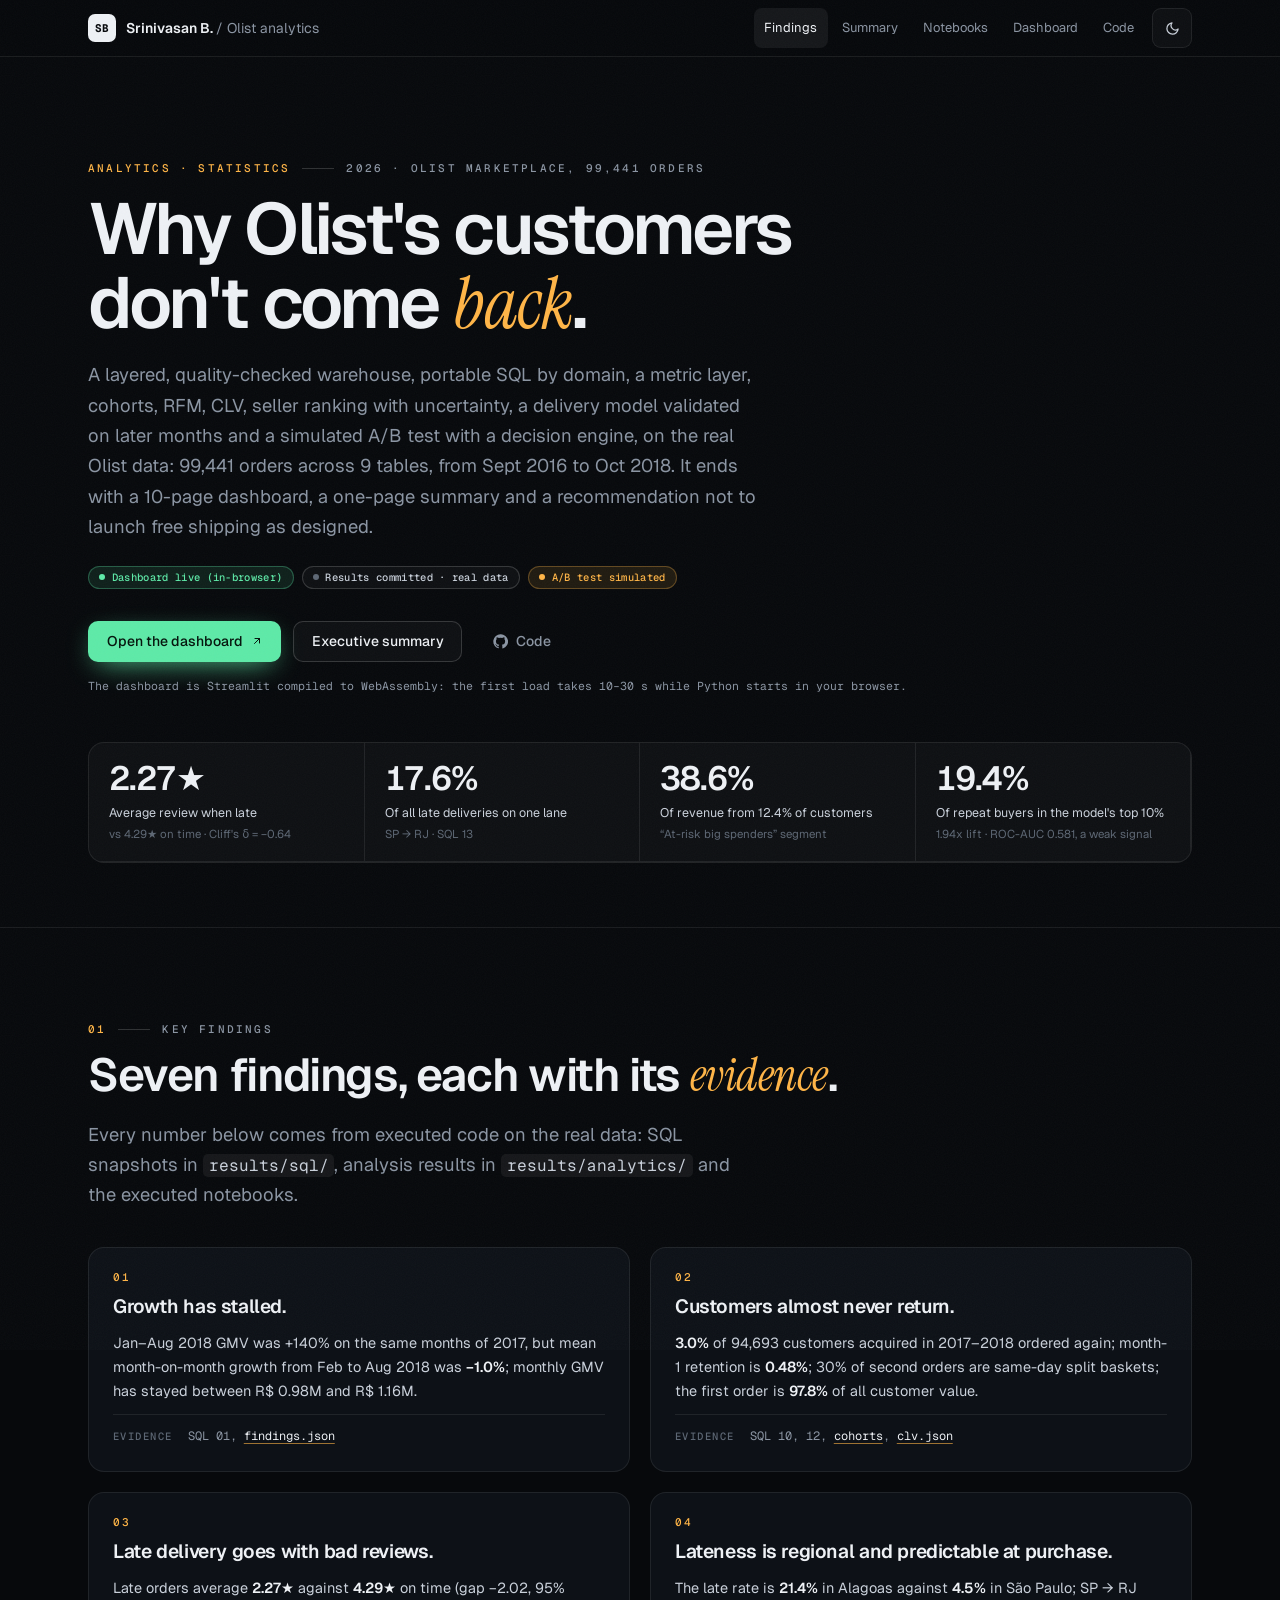
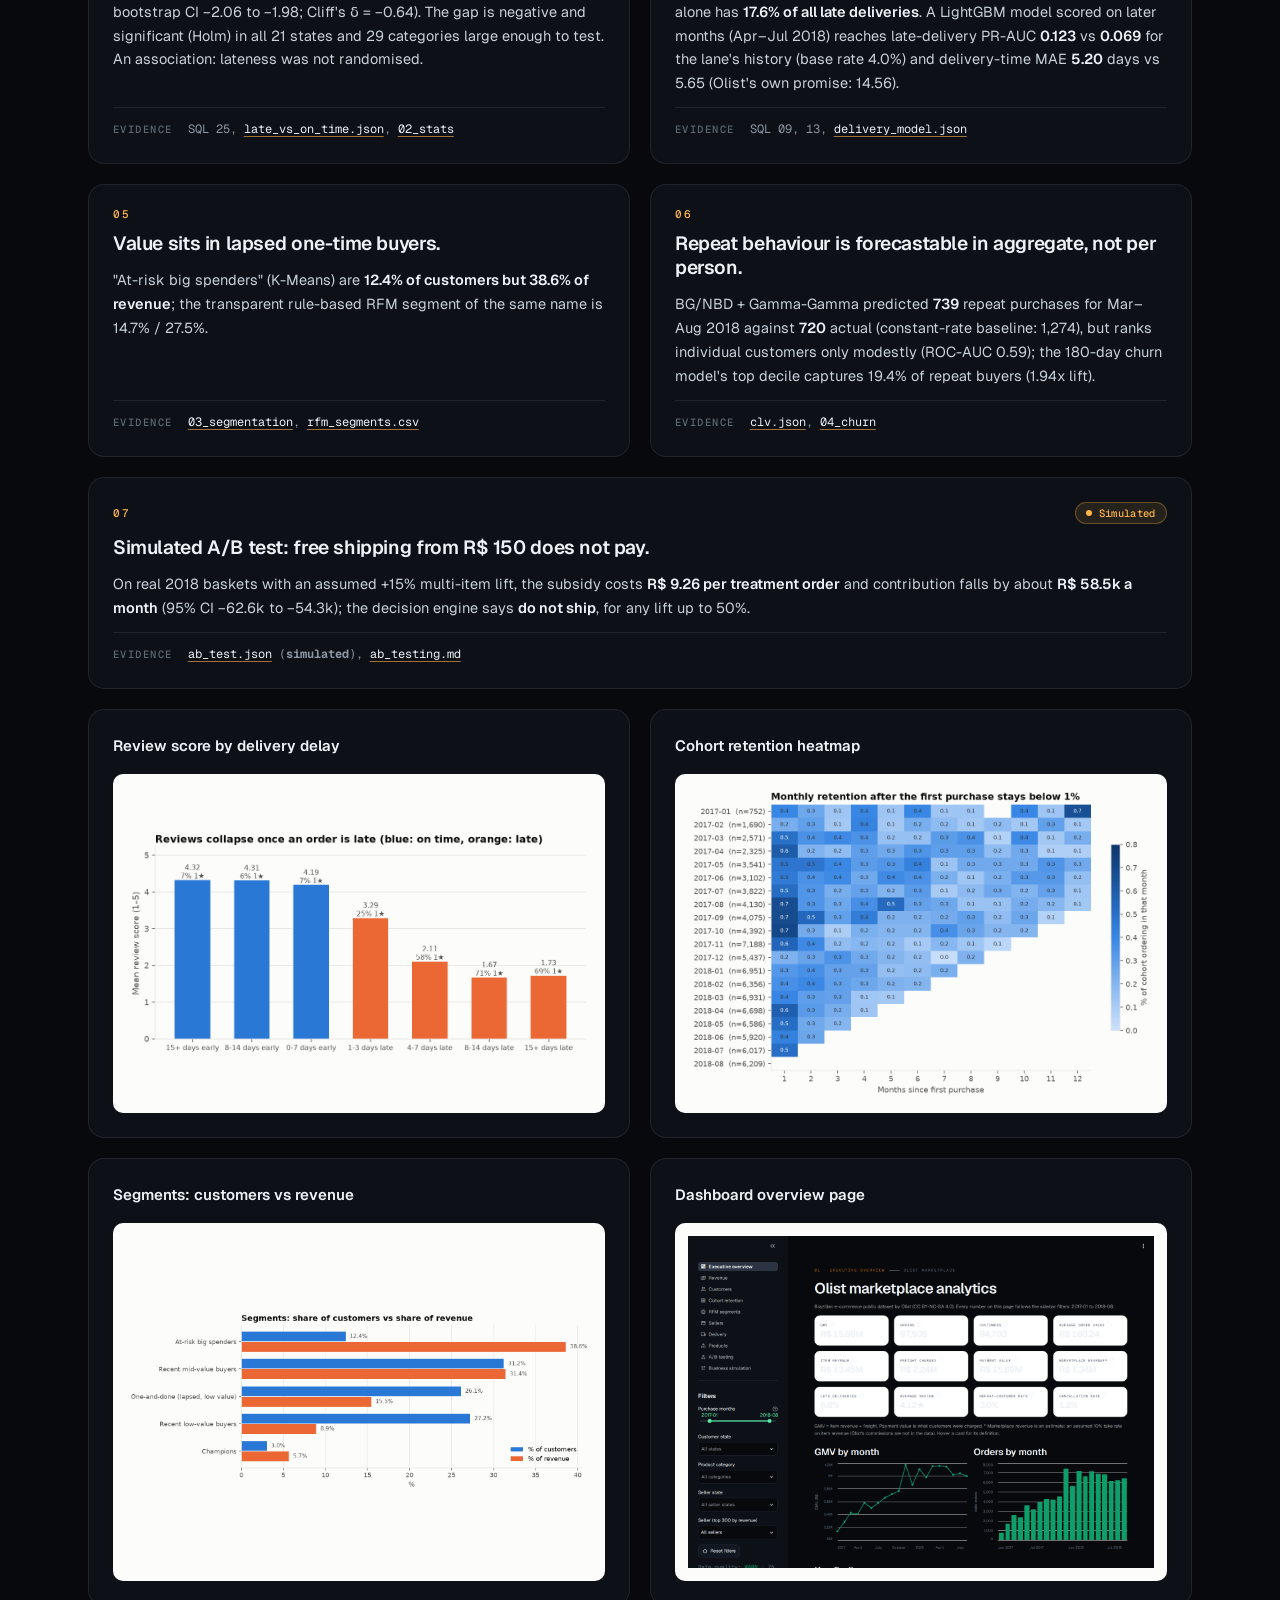
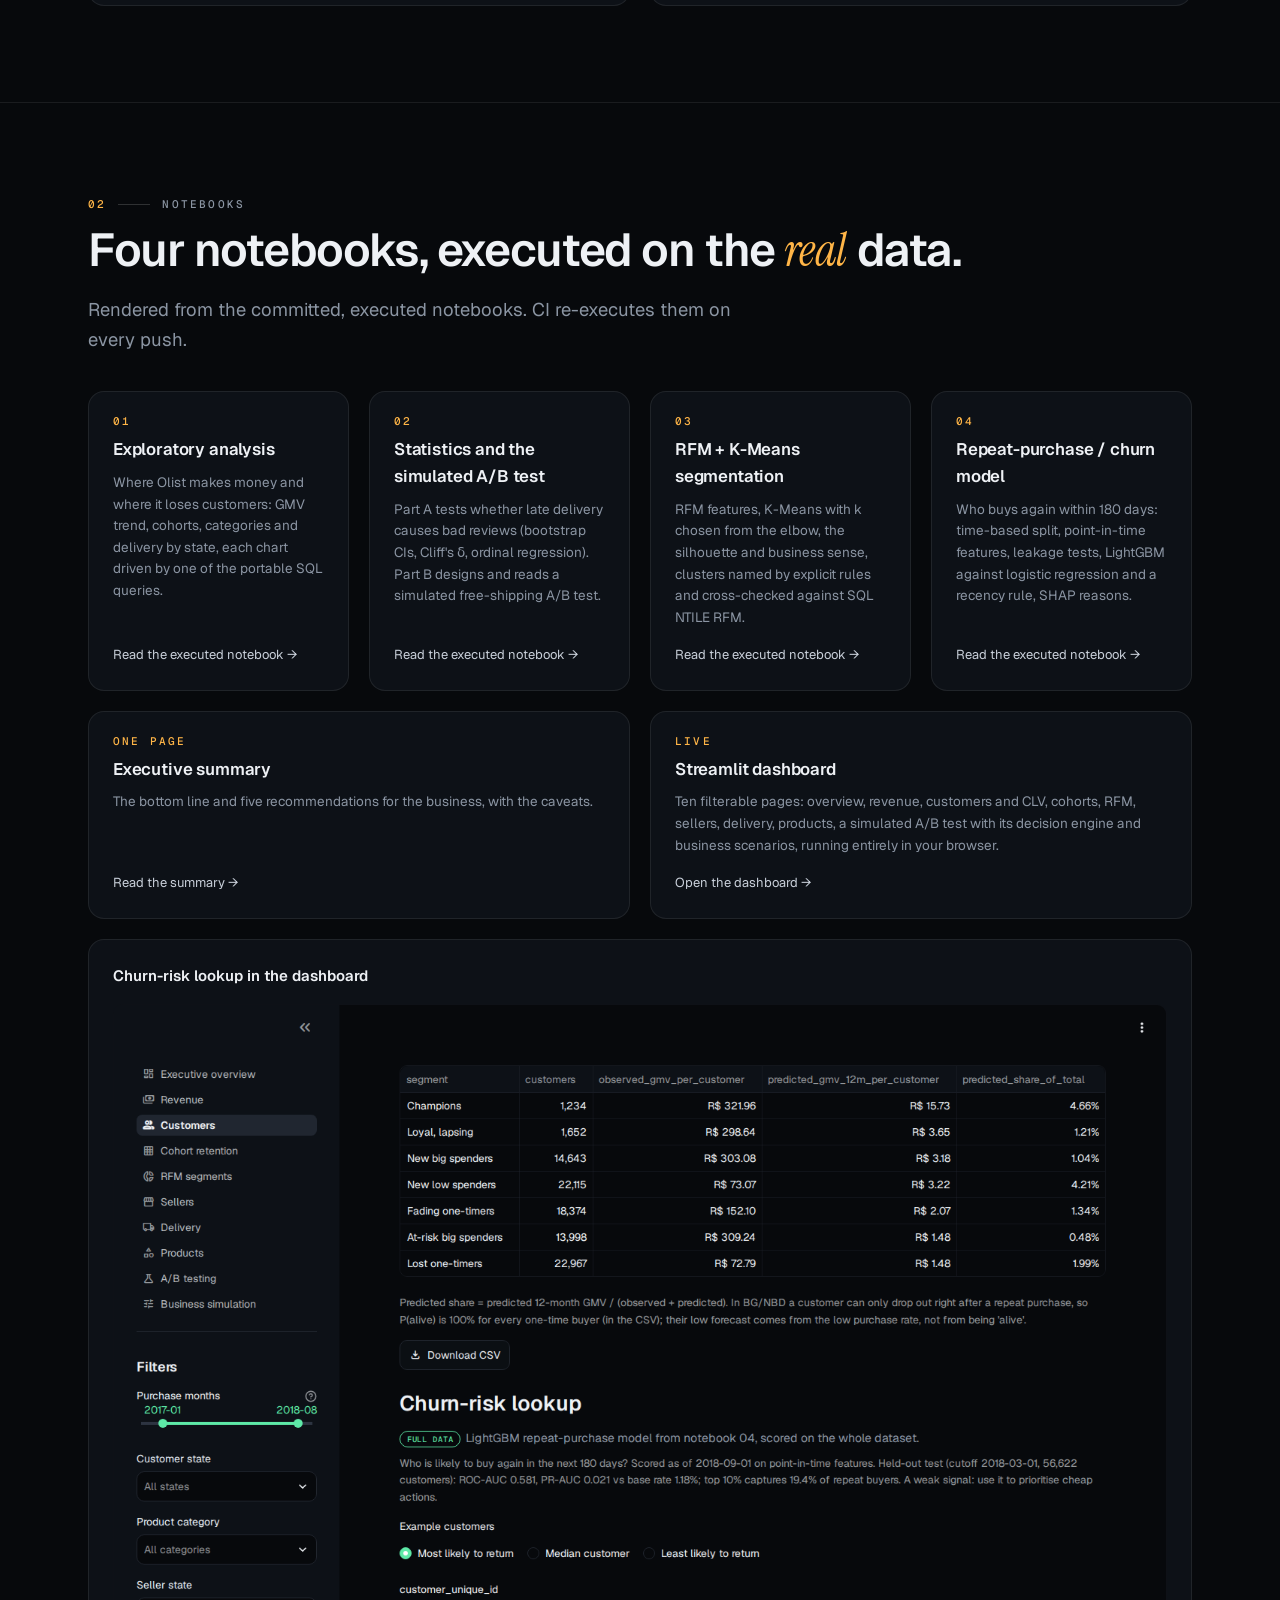
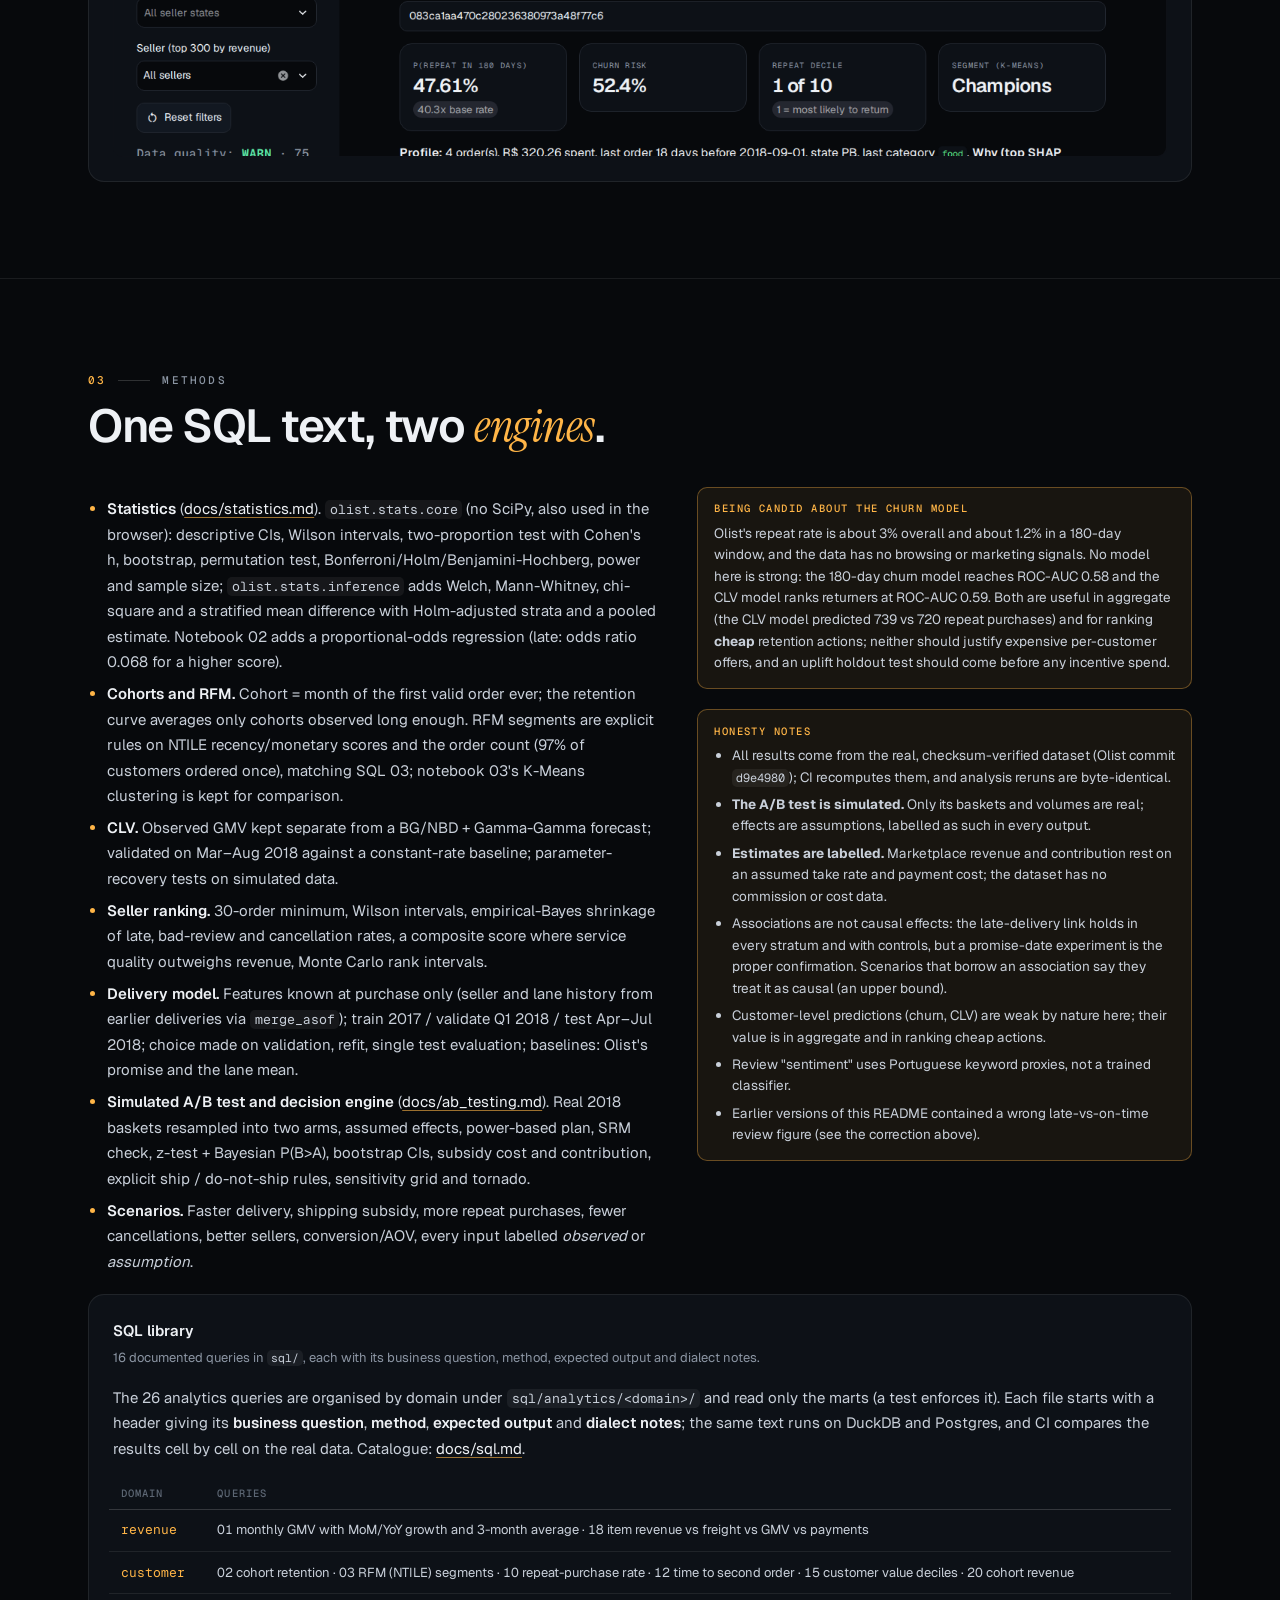
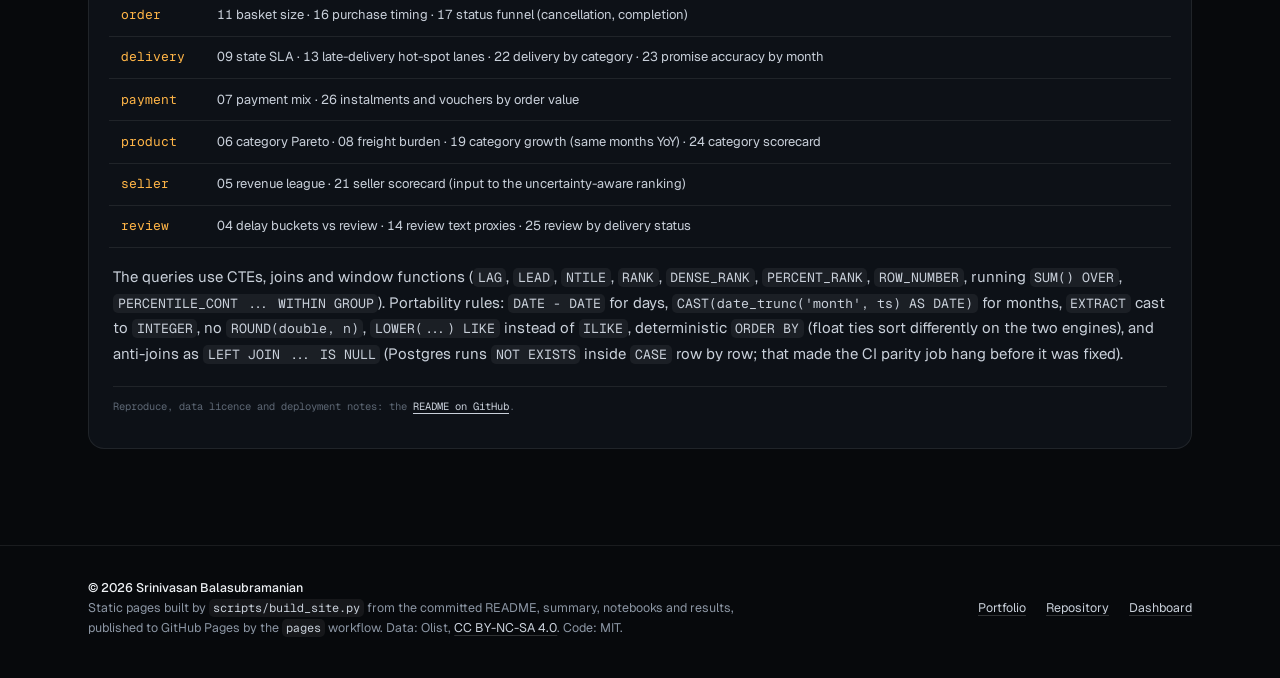
==== commit 9dd5fa29: "deploy: c1a4f99d1049aa6ebcd310c85bdc6457609376cc" ====
--- a/index.html
+++ b/index.html
@@ -35,10 +35,12 @@
     <p class="sb-kicker"><span class="sb-kicker__index">Analytics · Statistics</span><span class="sb-kicker__rule"></span>2026 · Olist marketplace, 99,441 orders</p>
     <h1 class="sb-h1" id="top-h">Why Olist's customers don't come
       <span class="sb-serif">back</span>.</h1>
-    <p class="sb-lead">Portable SQL, causal-minded statistics, segmentation and a churn model on
-      the real Olist Brazilian e-commerce data: 99,441 orders across 9 tables, from Sept 2016 to
-      Oct 2018. It ends with a dashboard, a one-page summary and a recommendation not to launch
-      free shipping as designed.</p>
+    <p class="sb-lead">A layered, quality-checked warehouse, portable SQL by domain, a metric
+      layer, cohorts, RFM, CLV, seller ranking with uncertainty, a delivery model validated on
+      later months and a simulated A/B test with a decision engine, on the real Olist data:
+      99,441 orders across 9 tables, from Sept 2016 to Oct 2018. It ends with a 10-page
+      dashboard, a one-page summary and a recommendation not to launch free shipping as
+      designed.</p>
     <div class="sb-hero__meta">
       <span class="sb-pill sb-pill--live">Dashboard live (in-browser)</span>
       <span class="sb-pill">Results committed · real data</span>
@@ -54,104 +56,68 @@
     <div class="sb-stats hero-stats sb-reveal" role="list"><div class="sb-stat" role="listitem"><div class="sb-stat__value">2.27★</div><div class="sb-stat__label">Average review when late</div><div class="sb-stat__ctx">vs 4.29★ on time · Cliff's δ = −0.64</div></div><div class="sb-stat" role="listitem"><div class="sb-stat__value">17.6%</div><div class="sb-stat__label">Of all late deliveries on one lane</div><div class="sb-stat__ctx">SP → RJ · SQL 13</div></div><div class="sb-stat" role="listitem"><div class="sb-stat__value">38.6%</div><div class="sb-stat__label">Of revenue from 12.4% of customers</div><div class="sb-stat__ctx">“At-risk big spenders” segment</div></div><div class="sb-stat" role="listitem"><div class="sb-stat__value">19.4%</div><div class="sb-stat__label">Of repeat buyers in the model's top 10%</div><div class="sb-stat__ctx">1.94x lift · ROC-AUC 0.581, a weak signal</div></div></div>
   </div>
 </section>
-<section class="sb-section" id="findings" aria-labelledby="findings-h"><div class="sb-container"><div class="section-head sb-reveal"><p class="sb-kicker"><span class="sb-kicker__index">01</span><span class="sb-kicker__rule"></span>Key findings</p><h2 class="sb-h2" id="findings-h">Seven findings, each with its <span class="sb-serif">evidence</span>.</h2><p class="sb-lead">Every number below comes from executed code on the real data: SQL snapshots in <code>results/sql/</code> and the executed notebooks.</p></div><div class="finding-grid"><article class="sb-card sb-spotlight finding sb-reveal"><header class="finding__top"><span class="finding__n">01</span></header><h3 class="finding__title">Growth has stalled.</h3><p class="finding__body">Jan–Aug 2018 GMV was +140% on the same months of 2017, but mean month-on-month growth from Feb to Aug 2018 was <strong>−1.0%</strong>. Monthly GMV has been flat at R$ 1.0–1.16M.</p><p class="finding__ev"><span class="sb-label">Evidence</span> SQL 01, <a href="notebooks/01_eda.html">01_eda</a></p></article><article class="sb-card sb-spotlight finding sb-reveal"><header class="finding__top"><span class="finding__n">02</span></header><h3 class="finding__title">Customers almost never return.</h3><p class="finding__body">Only <strong>3.0%</strong> of 94,707 customers ever place a second order. Month-1 retention averages <strong>0.48%</strong>, and <strong>30%</strong> of second orders are placed the same day as the first (split baskets, not loyalty).</p><p class="finding__ev"><span class="sb-label">Evidence</span> SQL 02, 10, 12</p></article><article class="sb-card sb-spotlight finding sb-reveal"><header class="finding__top"><span class="finding__n">03</span></header><h3 class="finding__title">Late delivery destroys reviews.</h3><p class="finding__body">Late orders average <strong>2.27★</strong>, against <strong>4.29★</strong> for on-time orders (−2.02★, 95% bootstrap CI −2.06 to −1.98; Cliff's δ = −0.64, large). With category, state, basket and value controls, the odds ratio for a higher score is <strong>0.068</strong> (95% CI 0.063–0.074).</p><p class="finding__ev"><span class="sb-label">Evidence</span> <a href="notebooks/02_stats.html">02_stats</a> Part A</p></article><article class="sb-card sb-spotlight finding sb-reveal"><header class="finding__top"><span class="finding__n">04</span></header><h3 class="finding__title">Lateness is regional.</h3><p class="finding__body">The late rate is <strong>21.4%</strong> in Alagoas against <strong>4.5%</strong> in São Paulo. The single lane <strong>SP → RJ</strong> accounts for <strong>17.6% of all late deliveries</strong>.</p><p class="finding__ev"><span class="sb-label">Evidence</span> SQL 09, 13</p></article><article class="sb-card sb-spotlight finding sb-reveal"><header class="finding__top"><span class="finding__n">05</span></header><h3 class="finding__title">Value sits in lapsed one-time buyers.</h3><p class="finding__body">"At-risk big spenders" are <strong>12.4% of customers but 38.6% of revenue</strong> (R$ 515 average, about 298 days since their last order). They also have the lowest mean review of any segment (3.95).</p><p class="finding__ev"><span class="sb-label">Evidence</span> <a href="notebooks/03_segmentation.html">03_segmentation</a></p></article><article class="sb-card sb-spotlight finding sb-reveal"><header class="finding__top"><span class="finding__n">06</span></header><h3 class="finding__title">Repeat purchase is barely predictable, and we say so.</h3><p class="finding__body">With a 1.18% base rate, LightGBM reaches ROC-AUC 0.581 and PR-AUC 0.020 on a later, held-out time window. <strong>Targeting the top 10% of customers ranked by the model captures 19.4% of those who actually bought again within 180 days (1.94x lift), against 15.4% for a recency rule.</strong> Logistic regression is statistically tied.</p><p class="finding__ev"><span class="sb-label">Evidence</span> <a href="notebooks/04_churn.html">04_churn</a></p></article><article class="sb-card sb-spotlight finding sb-reveal"><header class="finding__top"><span class="finding__n">07</span><span class="sb-pill sb-pill--pending">Simulated</span></header><h3 class="finding__title">Simulated A/B test, calibrated to real baselines.</h3><p class="finding__body">Free shipping on orders from R$ 150. In the simulation it lifts the multi-item rate (+1.43 pp, p = 0.006, P(B&gt;A) = 99.7%), but the freight subsidy costs <strong>R$ 9.60 per order</strong> against about <strong>R$ 1.44</strong> of extra GMV, because 26% of orders already qualify. Do not ship it as designed.</p><p class="finding__ev"><span class="sb-label">Evidence</span> 02_stats Part B (<strong>simulated</strong>)</p></article></div><div class="fig-grid"><figure class="sb-card fig-card sb-reveal"><figcaption class="card-head"><span class="sb-card__title">Review score by delivery delay</span></figcaption><a class="fig-plate" href="results/figures/delay_vs_review.png" target="_blank" rel="noopener" title="Open the full-size image"><img src="results/figures/delay_vs_review.png" alt="Review score by delivery delay" loading="lazy" decoding="async" width="1056" height="517"></a></figure><figure class="sb-card fig-card sb-reveal"><figcaption class="card-head"><span class="sb-card__title">Cohort retention heatmap</span></figcaption><a class="fig-plate" href="results/figures/cohort_heatmap.png" target="_blank" rel="noopener" title="Open the full-size image"><img src="results/figures/cohort_heatmap.png" alt="Cohort retention heatmap" loading="lazy" decoding="async" width="1138" height="762"></a></figure><figure class="sb-card fig-card sb-reveal"><figcaption class="card-head"><span class="sb-card__title">Segments: customers vs revenue</span></figcaption><a class="fig-plate" href="results/figures/segments.png" target="_blank" rel="noopener" title="Open the full-size image"><img src="results/figures/segments.png" alt="Segments: customers vs revenue" loading="lazy" decoding="async" width="1336" height="525"></a></figure><figure class="sb-card fig-card sb-reveal"><figcaption class="card-head"><span class="sb-card__title">Lift and cumulative gain</span></figcaption><a class="fig-plate" href="results/figures/churn_lift_gain.png" target="_blank" rel="noopener" title="Open the full-size image"><img src="results/figures/churn_lift_gain.png" alt="Lift and cumulative gain" loading="lazy" decoding="async" width="1526" height="545"></a></figure></div></div></section>
-<section class="sb-section" id="notebooks" aria-labelledby="notebooks-h"><div class="sb-container"><div class="section-head sb-reveal"><p class="sb-kicker"><span class="sb-kicker__index">02</span><span class="sb-kicker__rule"></span>Notebooks</p><h2 class="sb-h2" id="notebooks-h">Four notebooks, executed on the <span class="sb-serif">real</span> data.</h2><p class="sb-lead">Rendered from the committed, executed notebooks. CI re-executes them on every push.</p></div><div class="nb-grid"><a class="sb-card sb-spotlight nb-card sb-reveal" href="notebooks/01_eda.html"><span class="nb-card__n">01</span><span class="nb-card__title">Exploratory analysis</span><span class="nb-card__text">Where Olist makes money and where it loses customers: GMV trend, cohorts, categories and delivery by state, each chart driven by one of the portable SQL queries.</span><span class="nb-card__go">Read the executed notebook →</span></a><a class="sb-card sb-spotlight nb-card sb-reveal" href="notebooks/02_stats.html"><span class="nb-card__n">02</span><span class="nb-card__title">Statistics and the simulated A/B test</span><span class="nb-card__text">Part A tests whether late delivery causes bad reviews (bootstrap CIs, Cliff&#x27;s δ, ordinal regression). Part B designs and reads a simulated free-shipping A/B test.</span><span class="nb-card__go">Read the executed notebook →</span></a><a class="sb-card sb-spotlight nb-card sb-reveal" href="notebooks/03_segmentation.html"><span class="nb-card__n">03</span><span class="nb-card__title">RFM + K-Means segmentation</span><span class="nb-card__text">RFM features, K-Means with k chosen from the elbow, the silhouette and business sense, clusters named by explicit rules and cross-checked against SQL NTILE RFM.</span><span class="nb-card__go">Read the executed notebook →</span></a><a class="sb-card sb-spotlight nb-card sb-reveal" href="notebooks/04_churn.html"><span class="nb-card__n">04</span><span class="nb-card__title">Repeat-purchase / churn model</span><span class="nb-card__text">Who buys again within 180 days: time-based split, point-in-time features, leakage tests, LightGBM against logistic regression and a recency rule, SHAP reasons.</span><span class="nb-card__go">Read the executed notebook →</span></a></div><div class="sb-grid-2 duo"><a class="sb-card sb-spotlight nb-card sb-reveal" href="executive_summary.html"><span class="nb-card__n">One page</span><span class="nb-card__title">Executive summary</span><span class="nb-card__text">The bottom line and five recommendations for the business, with the caveats.</span><span class="nb-card__go">Read the summary →</span></a><a class="sb-card sb-spotlight nb-card sb-reveal" href="app/"><span class="nb-card__n">Live</span><span class="nb-card__title">Streamlit dashboard</span><span class="nb-card__text">KPIs, revenue trend, cohort retention, segments, delivery impact and a churn-risk lookup by customer, running entirely in your browser.</span><span class="nb-card__go">Open the dashboard →</span></a></div><div class="stack"><figure class="sb-card fig-card sb-reveal"><figcaption class="card-head"><span class="sb-card__title">Churn-risk lookup in the dashboard</span></figcaption><a class="fig-plate" href="results/figures/app_churn.png" target="_blank" rel="noopener" title="Open the full-size image"><img src="results/figures/app_churn.png" alt="Churn-risk lookup in the dashboard" loading="lazy" decoding="async" width="1400" height="1000"></a></figure></div></div></section>
+<section class="sb-section" id="findings" aria-labelledby="findings-h"><div class="sb-container"><div class="section-head sb-reveal"><p class="sb-kicker"><span class="sb-kicker__index">01</span><span class="sb-kicker__rule"></span>Key findings</p><h2 class="sb-h2" id="findings-h">Seven findings, each with its <span class="sb-serif">evidence</span>.</h2><p class="sb-lead">Every number below comes from executed code on the real data: SQL snapshots in <code>results/sql/</code>, analysis results in <code>results/analytics/</code> and the executed notebooks.</p></div><div class="finding-grid"><article class="sb-card sb-spotlight finding sb-reveal"><header class="finding__top"><span class="finding__n">01</span></header><h3 class="finding__title">Growth has stalled.</h3><p class="finding__body">Jan–Aug 2018 GMV was +140% on the same months of 2017, but mean month-on-month growth from Feb to Aug 2018 was <strong>−1.0%</strong>; monthly GMV has stayed between R$ 0.98M and R$ 1.16M.</p><p class="finding__ev"><span class="sb-label">Evidence</span> SQL 01, <a href="https://github.com/srini2k03/olist-ecommerce-analytics/tree/main/results/analytics/findings.json">findings.json</a></p></article><article class="sb-card sb-spotlight finding sb-reveal"><header class="finding__top"><span class="finding__n">02</span></header><h3 class="finding__title">Customers almost never return.</h3><p class="finding__body"><strong>3.0%</strong> of 94,693 customers acquired in 2017–2018 ordered again; month-1 retention is <strong>0.48%</strong>; 30% of second orders are same-day split baskets; the first order is <strong>97.8%</strong> of all customer value.</p><p class="finding__ev"><span class="sb-label">Evidence</span> SQL 10, 12, <a href="https://github.com/srini2k03/olist-ecommerce-analytics/tree/main/results/analytics/retention_curve.csv">cohorts</a>, <a href="https://github.com/srini2k03/olist-ecommerce-analytics/tree/main/results/analytics/clv.json">clv.json</a></p></article><article class="sb-card sb-spotlight finding sb-reveal"><header class="finding__top"><span class="finding__n">03</span></header><h3 class="finding__title">Late delivery goes with bad reviews.</h3><p class="finding__body">Late orders average <strong>2.27★</strong> against <strong>4.29★</strong> on time (gap −2.02, 95% bootstrap CI −2.06 to −1.98; Cliff's δ = −0.64). The gap is negative and significant (Holm) in all 21 states and 29 categories large enough to test. An association: lateness was not randomised.</p><p class="finding__ev"><span class="sb-label">Evidence</span> SQL 25, <a href="https://github.com/srini2k03/olist-ecommerce-analytics/tree/main/results/analytics/late_vs_on_time.json">late_vs_on_time.json</a>, <a href="notebooks/02_stats.html">02_stats</a></p></article><article class="sb-card sb-spotlight finding sb-reveal"><header class="finding__top"><span class="finding__n">04</span></header><h3 class="finding__title">Lateness is regional and predictable at purchase.</h3><p class="finding__body">The late rate is <strong>21.4%</strong> in Alagoas against <strong>4.5%</strong> in São Paulo; SP → RJ alone has <strong>17.6% of all late deliveries</strong>. A LightGBM model scored on later months (Apr–Jul 2018) reaches late-delivery PR-AUC <strong>0.123</strong> vs <strong>0.069</strong> for the lane's history (base rate 4.0%) and delivery-time MAE <strong>5.20</strong> days vs 5.65 (Olist's own promise: 14.56).</p><p class="finding__ev"><span class="sb-label">Evidence</span> SQL 09, 13, <a href="https://github.com/srini2k03/olist-ecommerce-analytics/tree/main/results/analytics/delivery_model.json">delivery_model.json</a></p></article><article class="sb-card sb-spotlight finding sb-reveal"><header class="finding__top"><span class="finding__n">05</span></header><h3 class="finding__title">Value sits in lapsed one-time buyers.</h3><p class="finding__body">"At-risk big spenders" (K-Means) are <strong>12.4% of customers but 38.6% of revenue</strong>; the transparent rule-based RFM segment of the same name is 14.7% / 27.5%.</p><p class="finding__ev"><span class="sb-label">Evidence</span> <a href="notebooks/03_segmentation.html">03_segmentation</a>, <a href="https://github.com/srini2k03/olist-ecommerce-analytics/tree/main/results/analytics/rfm_segments.csv">rfm_segments.csv</a></p></article><article class="sb-card sb-spotlight finding sb-reveal"><header class="finding__top"><span class="finding__n">06</span></header><h3 class="finding__title">Repeat behaviour is forecastable in aggregate, not per person.</h3><p class="finding__body">BG/NBD + Gamma-Gamma predicted <strong>739</strong> repeat purchases for Mar–Aug 2018 against <strong>720</strong> actual (constant-rate baseline: 1,274), but ranks individual customers only modestly (ROC-AUC 0.59); the 180-day churn model's top decile captures 19.4% of repeat buyers (1.94x lift).</p><p class="finding__ev"><span class="sb-label">Evidence</span> <a href="https://github.com/srini2k03/olist-ecommerce-analytics/tree/main/results/analytics/clv.json">clv.json</a>, <a href="notebooks/04_churn.html">04_churn</a></p></article><article class="sb-card sb-spotlight finding sb-reveal"><header class="finding__top"><span class="finding__n">07</span><span class="sb-pill sb-pill--pending">Simulated</span></header><h3 class="finding__title">Simulated A/B test: free shipping from R$ 150 does not pay.</h3><p class="finding__body">On real 2018 baskets with an assumed +15% multi-item lift, the subsidy costs <strong>R$ 9.26 per treatment order</strong> and contribution falls by about <strong>R$ 58.5k a month</strong> (95% CI −62.6k to −54.3k); the decision engine says <strong>do not ship</strong>, for any lift up to 50%.</p><p class="finding__ev"><span class="sb-label">Evidence</span> <a href="https://github.com/srini2k03/olist-ecommerce-analytics/tree/main/results/analytics/ab_test.json">ab_test.json</a> (<strong>simulated</strong>), <a href="https://github.com/srini2k03/olist-ecommerce-analytics/tree/main/docs/ab_testing.md">ab_testing.md</a></p></article></div><div class="fig-grid"><figure class="sb-card fig-card sb-reveal"><figcaption class="card-head"><span class="sb-card__title">Review score by delivery delay</span></figcaption><a class="fig-plate" href="results/figures/delay_vs_review.png" target="_blank" rel="noopener" title="Open the full-size image"><img src="results/figures/delay_vs_review.png" alt="Review score by delivery delay" loading="lazy" decoding="async" width="1056" height="517"></a></figure><figure class="sb-card fig-card sb-reveal"><figcaption class="card-head"><span class="sb-card__title">Cohort retention heatmap</span></figcaption><a class="fig-plate" href="results/figures/cohort_heatmap.png" target="_blank" rel="noopener" title="Open the full-size image"><img src="results/figures/cohort_heatmap.png" alt="Cohort retention heatmap" loading="lazy" decoding="async" width="1138" height="762"></a></figure><figure class="sb-card fig-card sb-reveal"><figcaption class="card-head"><span class="sb-card__title">Segments: customers vs revenue</span></figcaption><a class="fig-plate" href="results/figures/segments.png" target="_blank" rel="noopener" title="Open the full-size image"><img src="results/figures/segments.png" alt="Segments: customers vs revenue" loading="lazy" decoding="async" width="1336" height="525"></a></figure><figure class="sb-card fig-card sb-reveal"><figcaption class="card-head"><span class="sb-card__title">Dashboard overview page</span></figcaption><a class="fig-plate" href="results/figures/app_overview.png" target="_blank" rel="noopener" title="Open the full-size image"><img src="results/figures/app_overview.png" alt="Dashboard overview page" loading="lazy" decoding="async" width="1400" height="1000"></a></figure></div></div></section>
+<section class="sb-section" id="notebooks" aria-labelledby="notebooks-h"><div class="sb-container"><div class="section-head sb-reveal"><p class="sb-kicker"><span class="sb-kicker__index">02</span><span class="sb-kicker__rule"></span>Notebooks</p><h2 class="sb-h2" id="notebooks-h">Four notebooks, executed on the <span class="sb-serif">real</span> data.</h2><p class="sb-lead">Rendered from the committed, executed notebooks. CI re-executes them on every push.</p></div><div class="nb-grid"><a class="sb-card sb-spotlight nb-card sb-reveal" href="notebooks/01_eda.html"><span class="nb-card__n">01</span><span class="nb-card__title">Exploratory analysis</span><span class="nb-card__text">Where Olist makes money and where it loses customers: GMV trend, cohorts, categories and delivery by state, each chart driven by one of the portable SQL queries.</span><span class="nb-card__go">Read the executed notebook →</span></a><a class="sb-card sb-spotlight nb-card sb-reveal" href="notebooks/02_stats.html"><span class="nb-card__n">02</span><span class="nb-card__title">Statistics and the simulated A/B test</span><span class="nb-card__text">Part A tests whether late delivery causes bad reviews (bootstrap CIs, Cliff&#x27;s δ, ordinal regression). Part B designs and reads a simulated free-shipping A/B test.</span><span class="nb-card__go">Read the executed notebook →</span></a><a class="sb-card sb-spotlight nb-card sb-reveal" href="notebooks/03_segmentation.html"><span class="nb-card__n">03</span><span class="nb-card__title">RFM + K-Means segmentation</span><span class="nb-card__text">RFM features, K-Means with k chosen from the elbow, the silhouette and business sense, clusters named by explicit rules and cross-checked against SQL NTILE RFM.</span><span class="nb-card__go">Read the executed notebook →</span></a><a class="sb-card sb-spotlight nb-card sb-reveal" href="notebooks/04_churn.html"><span class="nb-card__n">04</span><span class="nb-card__title">Repeat-purchase / churn model</span><span class="nb-card__text">Who buys again within 180 days: time-based split, point-in-time features, leakage tests, LightGBM against logistic regression and a recency rule, SHAP reasons.</span><span class="nb-card__go">Read the executed notebook →</span></a></div><div class="sb-grid-2 duo"><a class="sb-card sb-spotlight nb-card sb-reveal" href="executive_summary.html"><span class="nb-card__n">One page</span><span class="nb-card__title">Executive summary</span><span class="nb-card__text">The bottom line and five recommendations for the business, with the caveats.</span><span class="nb-card__go">Read the summary →</span></a><a class="sb-card sb-spotlight nb-card sb-reveal" href="app/"><span class="nb-card__n">Live</span><span class="nb-card__title">Streamlit dashboard</span><span class="nb-card__text">Ten filterable pages: overview, revenue, customers and CLV, cohorts, RFM, sellers, delivery, products, a simulated A/B test with its decision engine and business scenarios, running entirely in your browser.</span><span class="nb-card__go">Open the dashboard →</span></a></div><div class="stack"><figure class="sb-card fig-card sb-reveal"><figcaption class="card-head"><span class="sb-card__title">Churn-risk lookup in the dashboard</span></figcaption><a class="fig-plate" href="results/figures/app_churn.png" target="_blank" rel="noopener" title="Open the full-size image"><img src="results/figures/app_churn.png" alt="Churn-risk lookup in the dashboard" loading="lazy" decoding="async" width="1400" height="1000"></a></figure></div></div></section>
 <section class="sb-section" id="methods" aria-labelledby="methods-h"><div class="sb-container"><div class="section-head sb-reveal"><p class="sb-kicker"><span class="sb-kicker__index">03</span><span class="sb-kicker__rule"></span>Methods</p><h2 class="sb-h2" id="methods-h">One SQL text, two <span class="sb-serif">engines</span>.</h2></div><div class="split"><div class="prose sb-reveal"><ul>
-<li><strong>Statistics (02).</strong> Mann-Whitney U and Welch's t-test; Cliff's delta and Cohen's d, each with a percentile bootstrap 95% CI; a proportional-odds ordinal regression controlling for category, state, basket and value.</li>
-<li><strong>Simulated A/B test (02, Part B).</strong> Clearly labelled as simulated. The baseline (9.90% multi-item rate) and traffic (222 orders/day) are real 2018 values. It covers:<ul>
-<li>power and sample size (a 10% MDE would take 135 days, so a 15% MDE over 9 weeks was planned);</li>
-<li>an SRM chi-square check;</li>
-<li>a two-proportion z-test with CI;</li>
-<li>a Beta-Binomial posterior with P(B&gt;A) and expected loss;</li>
-<li>guardrails resampled from real orders;</li>
-<li>peeking: 20 looks inflate the false-positive rate from 5% to 23%;</li>
-<li>a novelty-effect simulation.</li>
-</ul>
-</li>
-<li><strong>Segmentation (03).</strong> RFM, then a log transform with frequency capped at 3, standardisation and K-Means. k = 5 was chosen from the elbow, the silhouette and business sense. The silhouette's k = 2 maximum only separates repeat buyers. Clusters are named by explicit rules on their profile, and the result is cross-checked against the SQL NTILE RFM.</li>
-<li><strong>Churn / repeat purchase (04).</strong><ul>
-<li><strong>Split:</strong> time-based, with train cutoffs 2017-06-01 and 2017-09-01, test cutoff 2018-03-01, and a 180-day label window.</li>
-<li><strong>Point-in-time features:</strong> deliveries and reviews count only if they had happened by the cutoff.</li>
-<li><strong>Leakage:</strong> a dedicated "no leakage" section with a timeline figure, plus a unit test that scrambles post-cutoff data.</li>
-<li><strong>Models:</strong> a recency rule and logistic regression as baselines, against LightGBM.</li>
-<li><strong>Evaluation:</strong> PR-AUC and ROC-AUC with bootstrap CIs, lift and gain charts, SHAP.</li>
-</ul>
-</li>
-</ul></div><div class="stack stack--tight"><div class="sb-callout sb-callout--info sb-reveal" role="note"><div><p class="sb-label">Being candid about the churn model</p><p>Olist's repeat rate is about 3% overall and about 1.2% in a 180-day window, and the data has no browsing or marketing signals. No model here is strong: ROC-AUC is about 0.58–0.59, and the PR-AUC confidence intervals of LightGBM and logistic regression overlap. The model is still useful for ranking <strong>cheap</strong> retention actions, since its top decile holds about 2x the base rate. It should not be used to justify expensive per-customer offers, and an uplift holdout test should come before any incentive spend.</p></div></div><div class="sb-callout sb-callout--warn sb-reveal" role="note"><div><p class="sb-label">Honesty notes</p><ul>
-<li>All results were produced locally on the real, checksum-verified dataset (Olist commit <code>d9e4980</code>) on 2026-11-03. CI recomputes them on every push.</li>
-<li><strong>The A/B test is simulated.</strong> Only its inputs are real. The notebook labels it as simulated in every heading.</li>
-<li>The review-text "sentiment" uses keyword proxies, not a trained classifier.</li>
-<li>The causal reading of the late-delivery effect rests on observational data plus controls. A promise-date experiment is the proper confirmation.</li>
-</ul></div></div></div></div><article class="sb-card sb-reveal sql-card"><header class="card-head"><h3 class="sb-card__title">SQL library</h3><p class="sb-card__sub">16 documented queries in <code>sql/</code>, each with its business question, method, expected output and dialect notes.</p></header><div class="prose prose--table"><p>Each file starts with a header comment giving its <strong>business question</strong>, <strong>method</strong>, <strong>expected output</strong> and <strong>dialect notes</strong>. Together the queries use JOINs, CTEs and window functions: <code>LAG</code>, <code>LEAD</code>, <code>NTILE</code>, <code>RANK</code>, <code>PERCENT_RANK</code>, <code>ROW_NUMBER</code>, running <code>SUM() OVER</code>, and <code>PERCENTILE_CONT ... WITHIN GROUP</code>.</p>
+<li><strong>Statistics</strong> (<a href="https://github.com/srini2k03/olist-ecommerce-analytics/tree/main/docs/statistics.md">docs/statistics.md</a>). <code>olist.stats.core</code> (no SciPy, also used in the browser): descriptive CIs, Wilson intervals, two-proportion test with Cohen's h, bootstrap, permutation test, Bonferroni/Holm/Benjamini-Hochberg, power and sample size; <code>olist.stats.inference</code> adds Welch, Mann-Whitney, chi-square and a stratified mean difference with Holm-adjusted strata and a pooled estimate. Notebook 02 adds a proportional-odds regression (late: odds ratio 0.068 for a higher score).</li>
+<li><strong>Cohorts and RFM.</strong> Cohort = month of the first valid order ever; the retention curve averages only cohorts observed long enough. RFM segments are explicit rules on NTILE recency/monetary scores and the order count (97% of customers ordered once), matching SQL 03; notebook 03's K-Means clustering is kept for comparison.</li>
+<li><strong>CLV.</strong> Observed GMV kept separate from a BG/NBD + Gamma-Gamma forecast; validated on Mar–Aug 2018 against a constant-rate baseline; parameter-recovery tests on simulated data.</li>
+<li><strong>Seller ranking.</strong> 30-order minimum, Wilson intervals, empirical-Bayes shrinkage of late, bad-review and cancellation rates, a composite score where service quality outweighs revenue, Monte Carlo rank intervals.</li>
+<li><strong>Delivery model.</strong> Features known at purchase only (seller and lane history from earlier deliveries via <code>merge_asof</code>); train 2017 / validate Q1 2018 / test Apr–Jul 2018; choice made on validation, refit, single test evaluation; baselines: Olist's promise and the lane mean.</li>
+<li><strong>Simulated A/B test and decision engine</strong> (<a href="https://github.com/srini2k03/olist-ecommerce-analytics/tree/main/docs/ab_testing.md">docs/ab_testing.md</a>). Real 2018 baskets resampled into two arms, assumed effects, power-based plan, SRM check, z-test + Bayesian P(B&gt;A), bootstrap CIs, subsidy cost and contribution, explicit ship / do-not-ship rules, sensitivity grid and tornado.</li>
+<li><strong>Scenarios.</strong> Faster delivery, shipping subsidy, more repeat purchases, fewer cancellations, better sellers, conversion/AOV, every input labelled <em>observed</em> or <em>assumption</em>.</li>
+</ul></div><div class="stack stack--tight"><div class="sb-callout sb-callout--info sb-reveal" role="note"><div><p class="sb-label">Being candid about the churn model</p><p>Olist's repeat rate is about 3% overall and about 1.2% in a 180-day window, and the data has no browsing or marketing signals. No model here is strong: the 180-day churn model reaches ROC-AUC 0.58 and the CLV model ranks returners at ROC-AUC 0.59. Both are useful in aggregate (the CLV model predicted 739 vs 720 repeat purchases) and for ranking <strong>cheap</strong> retention actions; neither should justify expensive per-customer offers, and an uplift holdout test should come before any incentive spend.</p></div></div><div class="sb-callout sb-callout--warn sb-reveal" role="note"><div><p class="sb-label">Honesty notes</p><ul>
+<li>All results come from the real, checksum-verified dataset (Olist commit <code>d9e4980</code>); CI recomputes them, and analysis reruns are byte-identical.</li>
+<li><strong>The A/B test is simulated.</strong> Only its baskets and volumes are real; effects are assumptions, labelled as such in every output.</li>
+<li><strong>Estimates are labelled.</strong> Marketplace revenue and contribution rest on an assumed take rate and payment cost; the dataset has no commission or cost data.</li>
+<li>Associations are not causal effects: the late-delivery link holds in every stratum and with controls, but a promise-date experiment is the proper confirmation. Scenarios that borrow an association say they treat it as causal (an upper bound).</li>
+<li>Customer-level predictions (churn, CLV) are weak by nature here; their value is in aggregate and in ranking cheap actions.</li>
+<li>Review "sentiment" uses Portuguese keyword proxies, not a trained classifier.</li>
+<li>Earlier versions of this README contained a wrong late-vs-on-time review figure (see the correction above).</li>
+</ul></div></div></div></div><article class="sb-card sb-reveal sql-card"><header class="card-head"><h3 class="sb-card__title">SQL library</h3><p class="sb-card__sub">16 documented queries in <code>sql/</code>, each with its business question, method, expected output and dialect notes.</p></header><div class="prose prose--table"><p>The 26 analytics queries are organised by domain under <code>sql/analytics/&lt;domain&gt;/</code> and read only the marts (a test enforces it). Each file starts with a header giving its <strong>business question</strong>, <strong>method</strong>, <strong>expected output</strong> and <strong>dialect notes</strong>; the same text runs on DuckDB and Postgres, and CI compares the results cell by cell on the real data. Catalogue: <a href="https://github.com/srini2k03/olist-ecommerce-analytics/tree/main/docs/sql.md">docs/sql.md</a>.</p>
 <div class="sb-table-wrap" tabindex="0"><table class="sb-table">
 <thead>
 <tr>
-<th>#</th>
-<th>Query</th>
-<th>#</th>
-<th>Query</th>
+<th>Domain</th>
+<th>Queries</th>
 </tr>
 </thead>
 <tbody>
 <tr>
-<td>01</td>
-<td>Monthly GMV, MoM/YoY growth, 3-month average</td>
-<td>09</td>
-<td>State delivery SLA (mean/p90 days, late rate)</td>
+<td>revenue</td>
+<td>01 monthly GMV with MoM/YoY growth and 3-month average · 18 item revenue vs freight vs GMV vs payments</td>
 </tr>
 <tr>
-<td>02</td>
-<td>Cohort retention by month since first order</td>
-<td>10</td>
-<td>Repeat-purchase rate by cohort quarter</td>
+<td>customer</td>
+<td>02 cohort retention · 03 RFM (NTILE) segments · 10 repeat-purchase rate · 12 time to second order · 15 customer value deciles · 20 cohort revenue</td>
 </tr>
 <tr>
-<td>03</td>
-<td>RFM scoring (NTILE) and segment shares</td>
-<td>11</td>
-<td>Basket size vs order value and reviews</td>
+<td>order</td>
+<td>11 basket size · 16 purchase timing · 17 status funnel (cancellation, completion)</td>
 </tr>
 <tr>
-<td>04</td>
-<td>Delivery delay buckets vs review score</td>
-<td>12</td>
-<td>Time to second order</td>
+<td>delivery</td>
+<td>09 state SLA · 13 late-delivery hot-spot lanes · 22 delivery by category · 23 promise accuracy by month</td>
 </tr>
 <tr>
-<td>05</td>
-<td>Seller performance league</td>
-<td>13</td>
-<td>Late-delivery hot-spot lanes</td>
+<td>payment</td>
+<td>07 payment mix · 26 instalments and vouchers by order value</td>
 </tr>
 <tr>
-<td>06</td>
-<td>Category Pareto</td>
-<td>14</td>
-<td>Review sentiment proxies (Portuguese keywords)</td>
+<td>product</td>
+<td>06 category Pareto · 08 freight burden · 19 category growth (same months YoY) · 24 category scorecard</td>
 </tr>
 <tr>
-<td>07</td>
-<td>Payment mix and instalments</td>
-<td>15</td>
-<td>Customer value deciles</td>
+<td>seller</td>
+<td>05 revenue league · 21 seller scorecard (input to the uncertainty-aware ranking)</td>
 </tr>
 <tr>
-<td>08</td>
-<td>Freight-to-price ratio by category</td>
-<td>16</td>
-<td>Purchase timing (weekday × hour)</td>
+<td>review</td>
+<td>04 delay buckets vs review · 14 review text proxies · 25 review by delivery status</td>
 </tr>
 </tbody>
 </table></div>
-<p><strong>Portability.</strong> The same text runs on DuckDB and Postgres. The queries avoid engine-specific functions:</p>
-<ul>
-<li>day differences use <code>CAST(a AS DATE) - CAST(b AS DATE)</code> rather than DuckDB's <code>date_diff</code>;</li>
-<li>months come from <code>CAST(date_trunc('month', ts) AS DATE)</code>;</li>
-<li><code>EXTRACT</code> results are cast to <code>INTEGER</code>, because Postgres returns <code>NUMERIC</code>;</li>
-<li>there is no <code>ROUND(double, n)</code>, which Postgres lacks; rounding happens in the runner;</li>
-<li>keyword matching uses <code>LOWER(...) LIKE</code> instead of <code>ILIKE</code> or regex.</li>
-</ul>
-<p>The runner turns Postgres <code>NUMERIC</code> into floats and compares every cell with a 1e-6 relative tolerance. CI runs the comparison on the real data.</p></div><p class="sb-card__foot">Reproduce, data licence and deployment notes: the <a href="https://github.com/srini2k03/olist-ecommerce-analytics#readme">README on GitHub</a>.</p></article></div></section>
+<p>The queries use CTEs, joins and window functions (<code>LAG</code>, <code>LEAD</code>, <code>NTILE</code>, <code>RANK</code>, <code>DENSE_RANK</code>, <code>PERCENT_RANK</code>, <code>ROW_NUMBER</code>, running <code>SUM() OVER</code>, <code>PERCENTILE_CONT ... WITHIN GROUP</code>). Portability rules: <code>DATE - DATE</code> for days, <code>CAST(date_trunc('month', ts) AS DATE)</code> for months, <code>EXTRACT</code> cast to <code>INTEGER</code>, no <code>ROUND(double, n)</code>, <code>LOWER(...) LIKE</code> instead of <code>ILIKE</code>, deterministic <code>ORDER BY</code> (float ties sort differently on the two engines), and anti-joins as <code>LEFT JOIN ... IS NULL</code> (Postgres runs <code>NOT EXISTS</code> inside <code>CASE</code> row by row; that made the CI parity job hang before it was fixed).</p></div><p class="sb-card__foot">Reproduce, data licence and deployment notes: the <a href="https://github.com/srini2k03/olist-ecommerce-analytics#readme">README on GitHub</a>.</p></article></div></section>
 
 </main>
 <footer class="sb-footer">
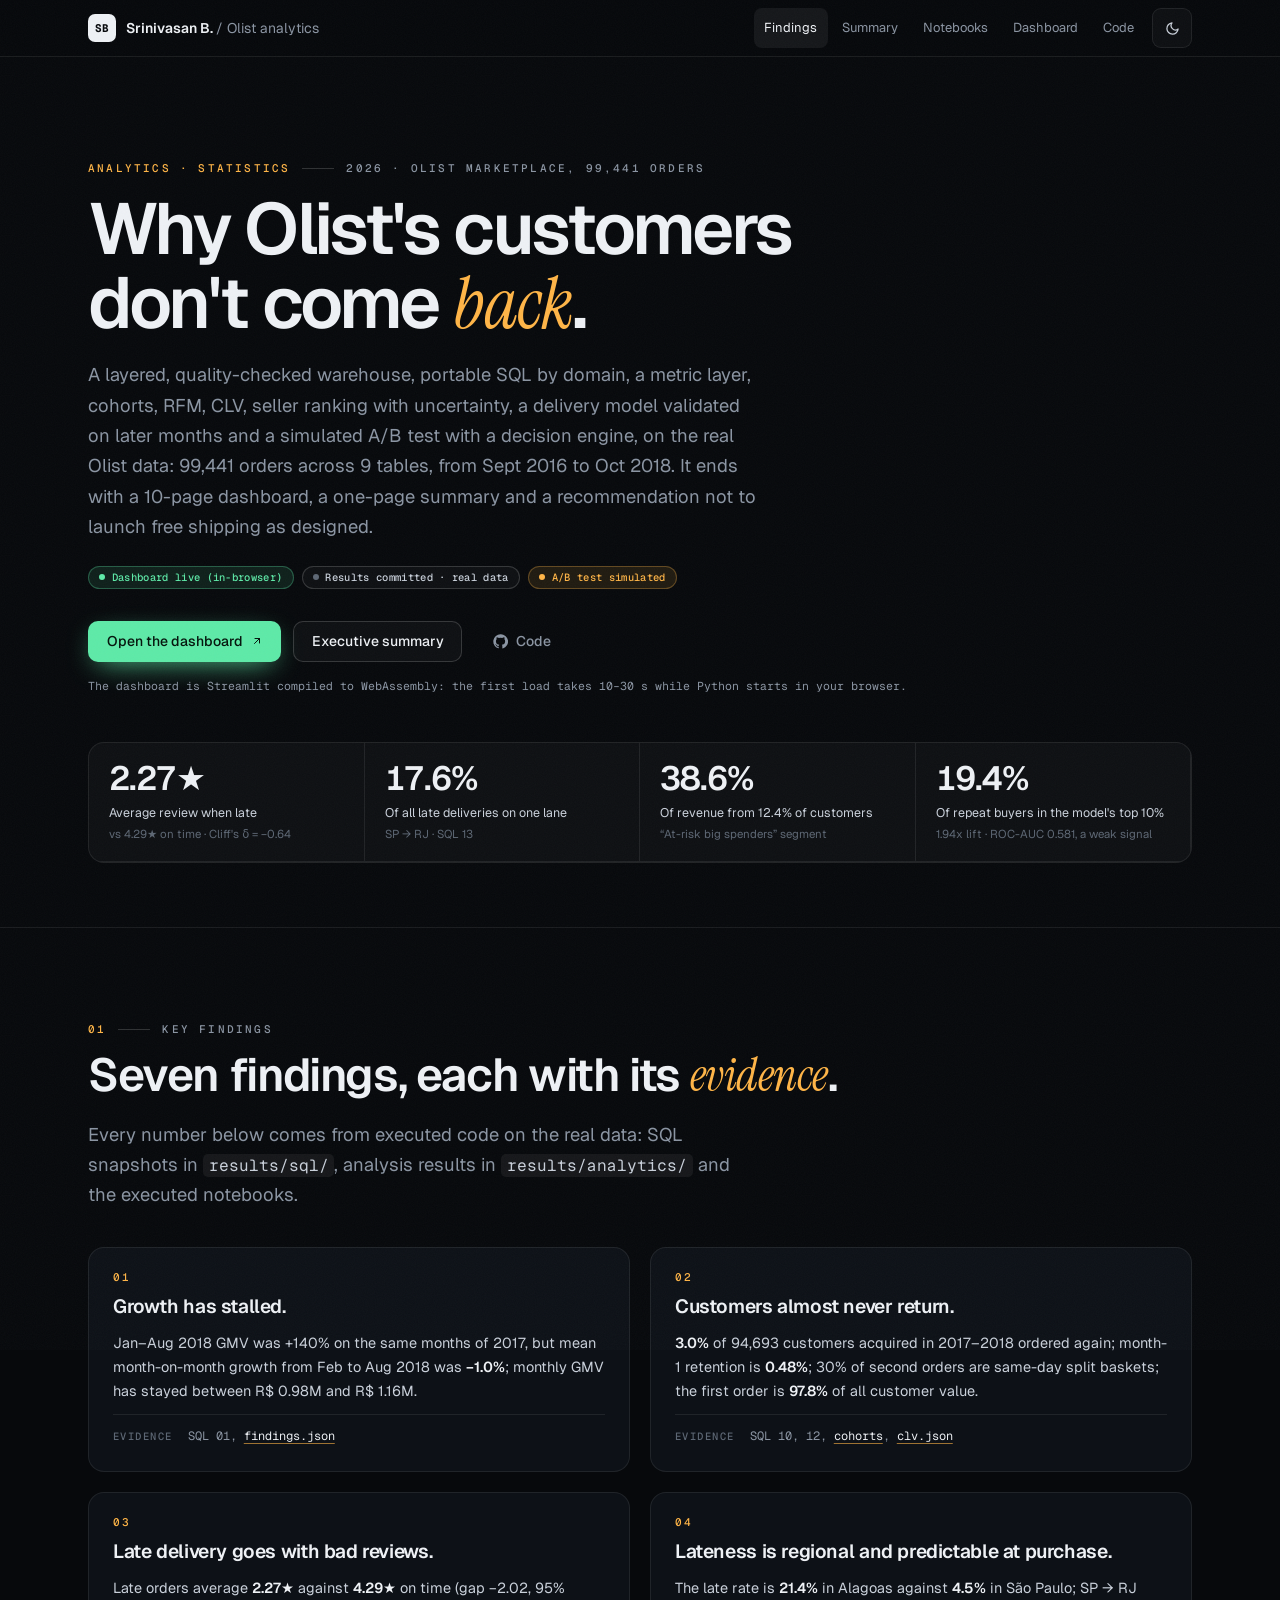
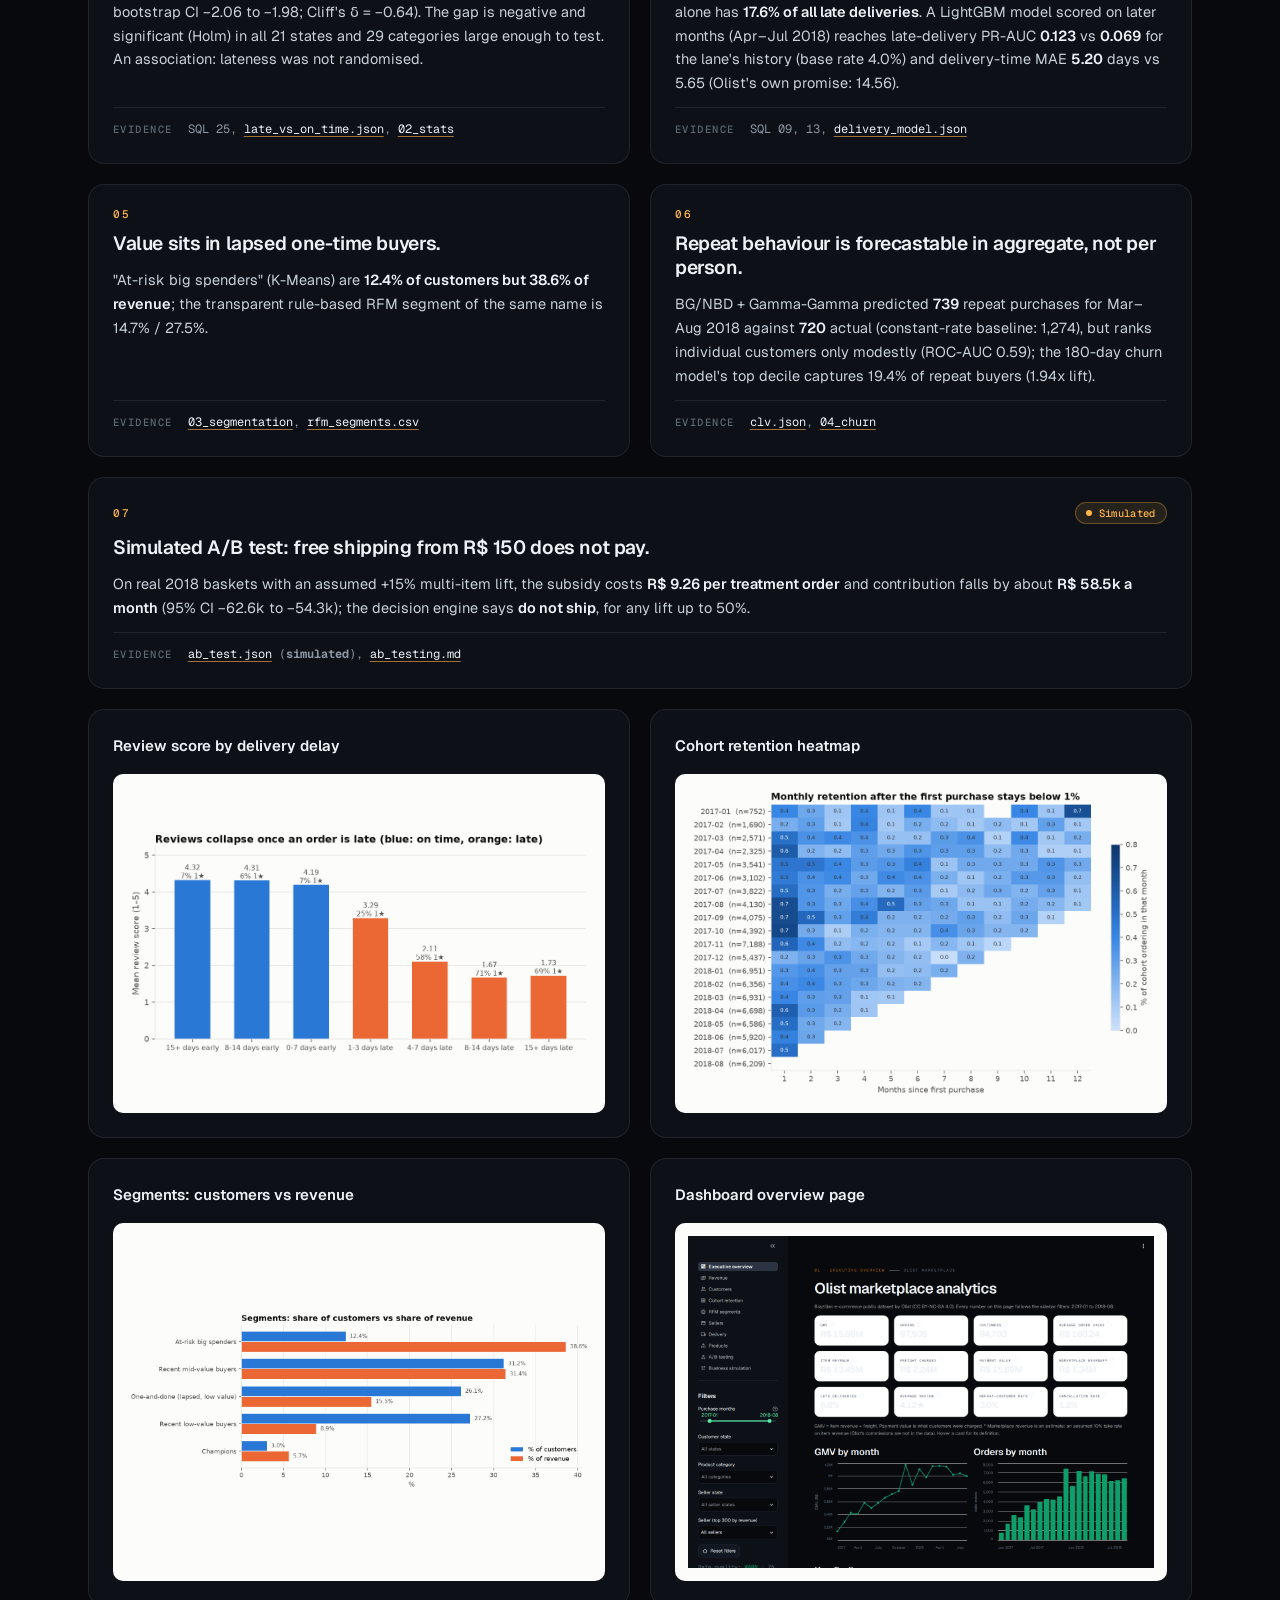
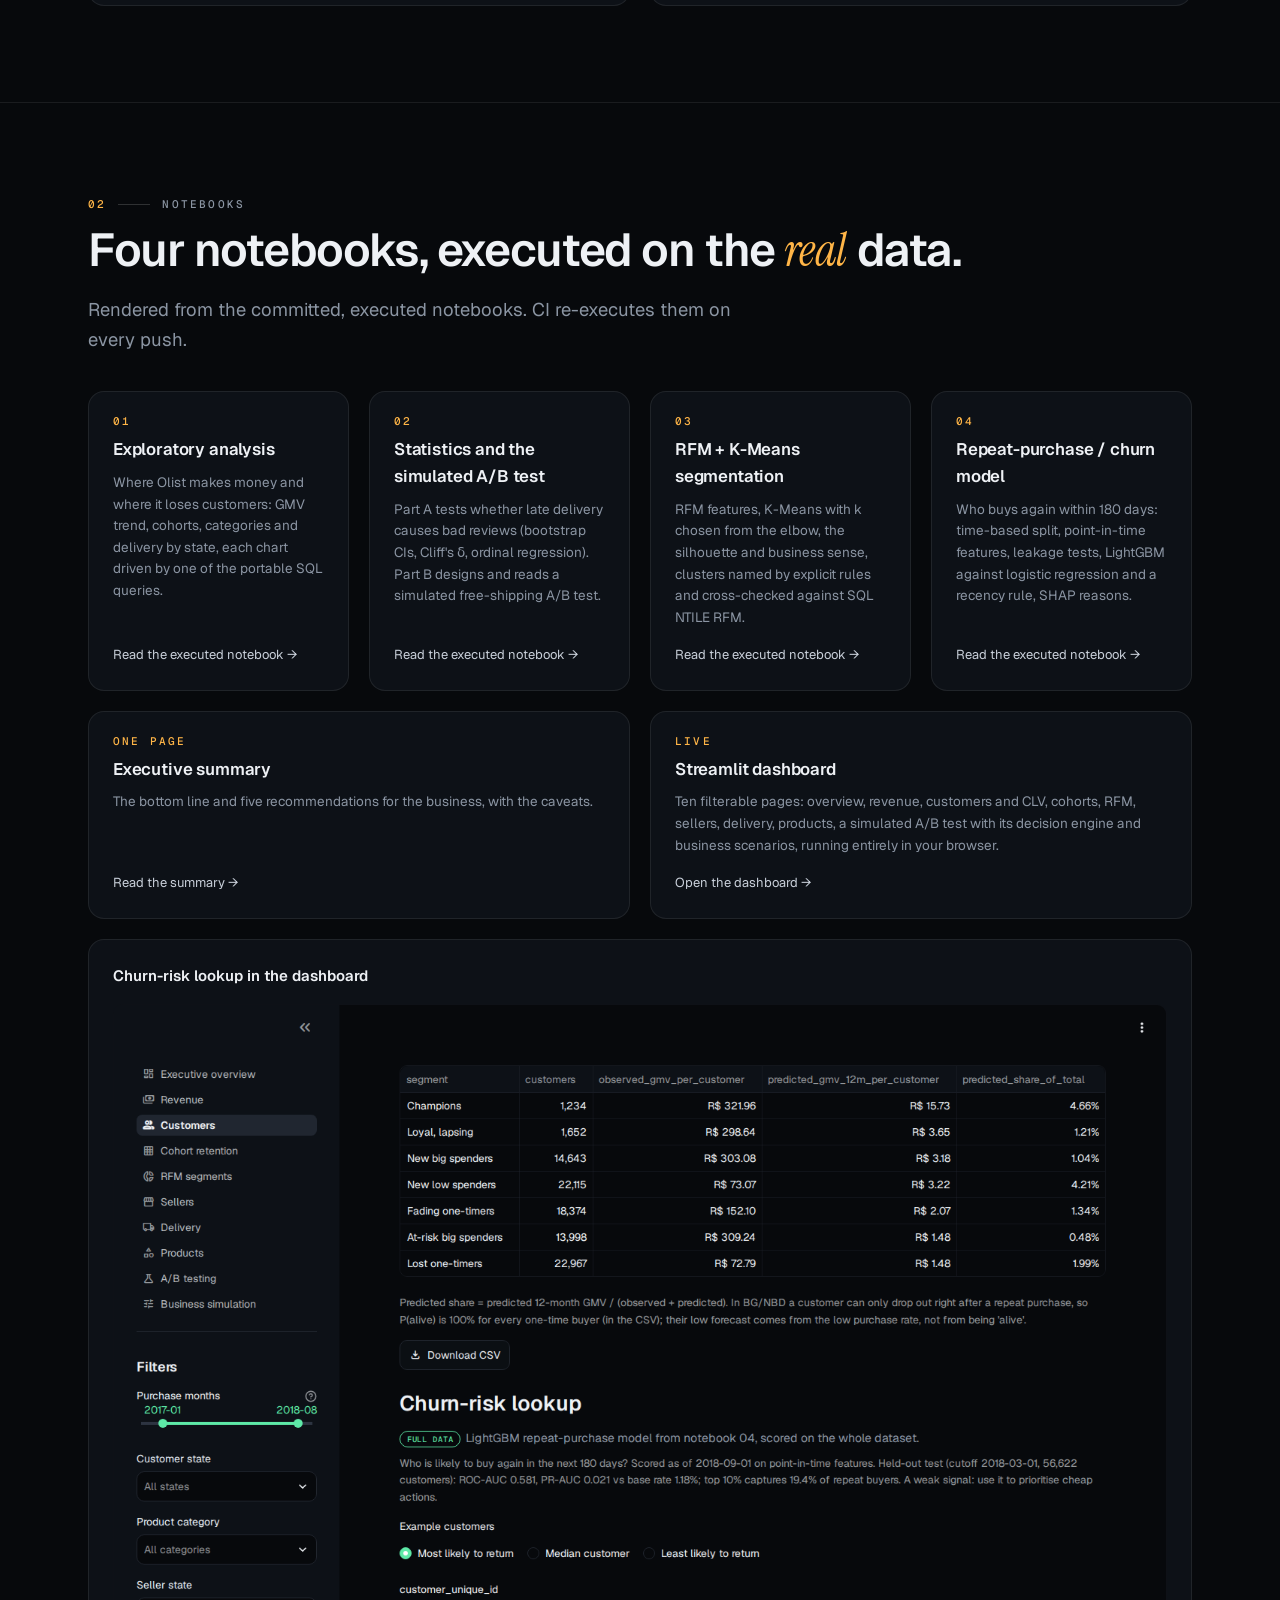
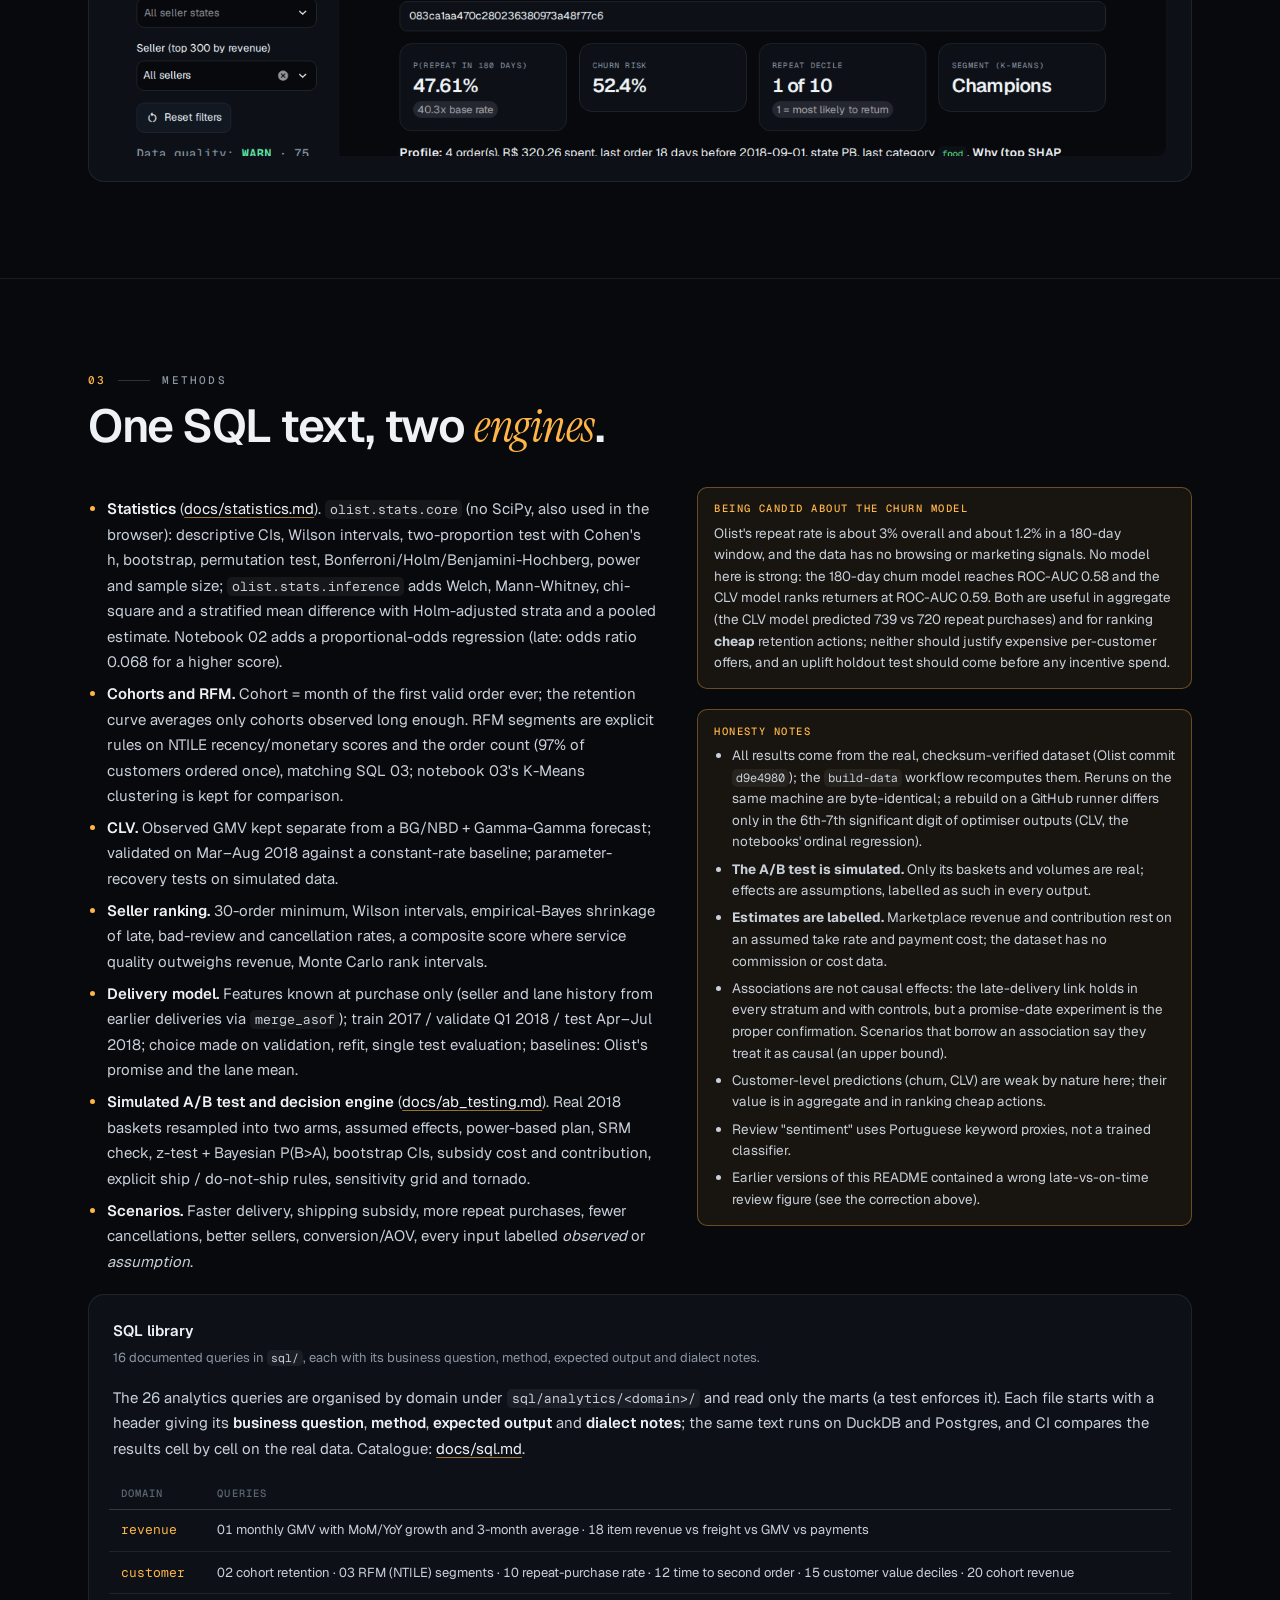
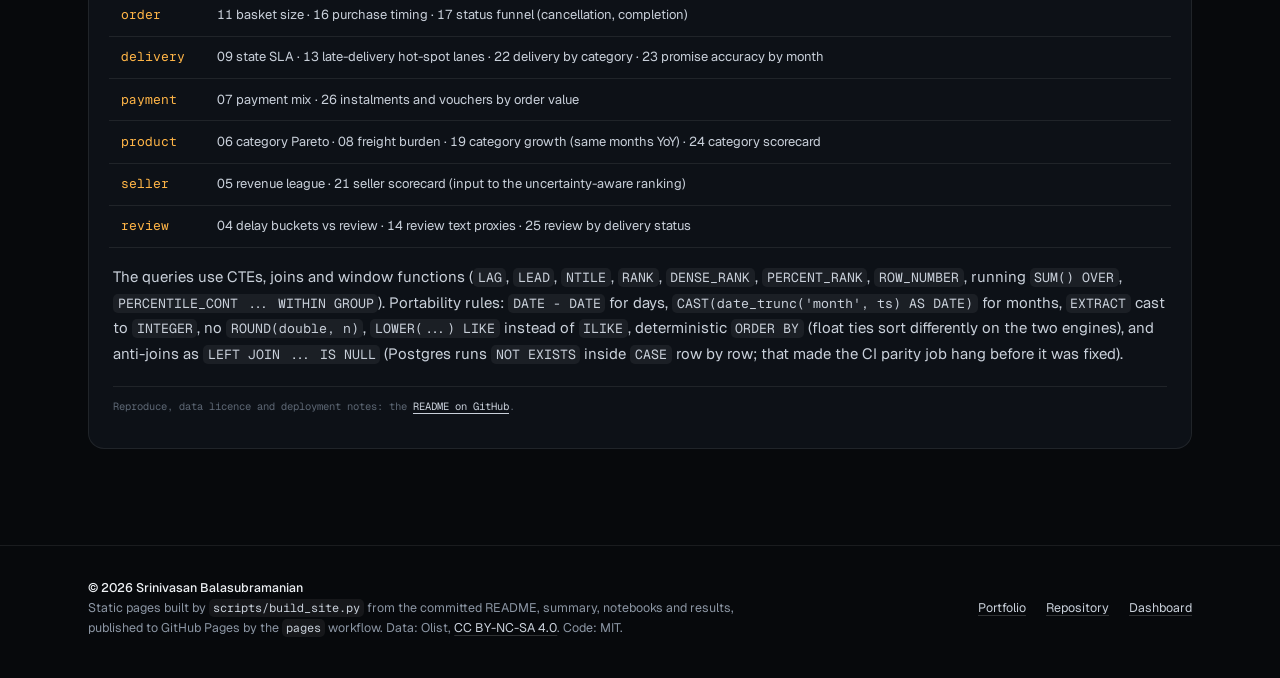
==== commit 9bf03ef3: "deploy: fb7e406d4a2cda7370b9d62cc72a7cdffad09595" ====
--- a/index.html
+++ b/index.html
@@ -67,7 +67,7 @@
 <li><strong>Simulated A/B test and decision engine</strong> (<a href="https://github.com/srini2k03/olist-ecommerce-analytics/tree/main/docs/ab_testing.md">docs/ab_testing.md</a>). Real 2018 baskets resampled into two arms, assumed effects, power-based plan, SRM check, z-test + Bayesian P(B&gt;A), bootstrap CIs, subsidy cost and contribution, explicit ship / do-not-ship rules, sensitivity grid and tornado.</li>
 <li><strong>Scenarios.</strong> Faster delivery, shipping subsidy, more repeat purchases, fewer cancellations, better sellers, conversion/AOV, every input labelled <em>observed</em> or <em>assumption</em>.</li>
 </ul></div><div class="stack stack--tight"><div class="sb-callout sb-callout--info sb-reveal" role="note"><div><p class="sb-label">Being candid about the churn model</p><p>Olist's repeat rate is about 3% overall and about 1.2% in a 180-day window, and the data has no browsing or marketing signals. No model here is strong: the 180-day churn model reaches ROC-AUC 0.58 and the CLV model ranks returners at ROC-AUC 0.59. Both are useful in aggregate (the CLV model predicted 739 vs 720 repeat purchases) and for ranking <strong>cheap</strong> retention actions; neither should justify expensive per-customer offers, and an uplift holdout test should come before any incentive spend.</p></div></div><div class="sb-callout sb-callout--warn sb-reveal" role="note"><div><p class="sb-label">Honesty notes</p><ul>
-<li>All results come from the real, checksum-verified dataset (Olist commit <code>d9e4980</code>); CI recomputes them, and analysis reruns are byte-identical.</li>
+<li>All results come from the real, checksum-verified dataset (Olist commit <code>d9e4980</code>); the <code>build-data</code> workflow recomputes them. Reruns on the same machine are byte-identical; a rebuild on a GitHub runner differs only in the 6th-7th significant digit of optimiser outputs (CLV, the notebooks' ordinal regression).</li>
 <li><strong>The A/B test is simulated.</strong> Only its baskets and volumes are real; effects are assumptions, labelled as such in every output.</li>
 <li><strong>Estimates are labelled.</strong> Marketplace revenue and contribution rest on an assumed take rate and payment cost; the dataset has no commission or cost data.</li>
 <li>Associations are not causal effects: the late-delivery link holds in every stratum and with controls, but a promise-date experiment is the proper confirmation. Scenarios that borrow an association say they treat it as causal (an upper bound).</li>
